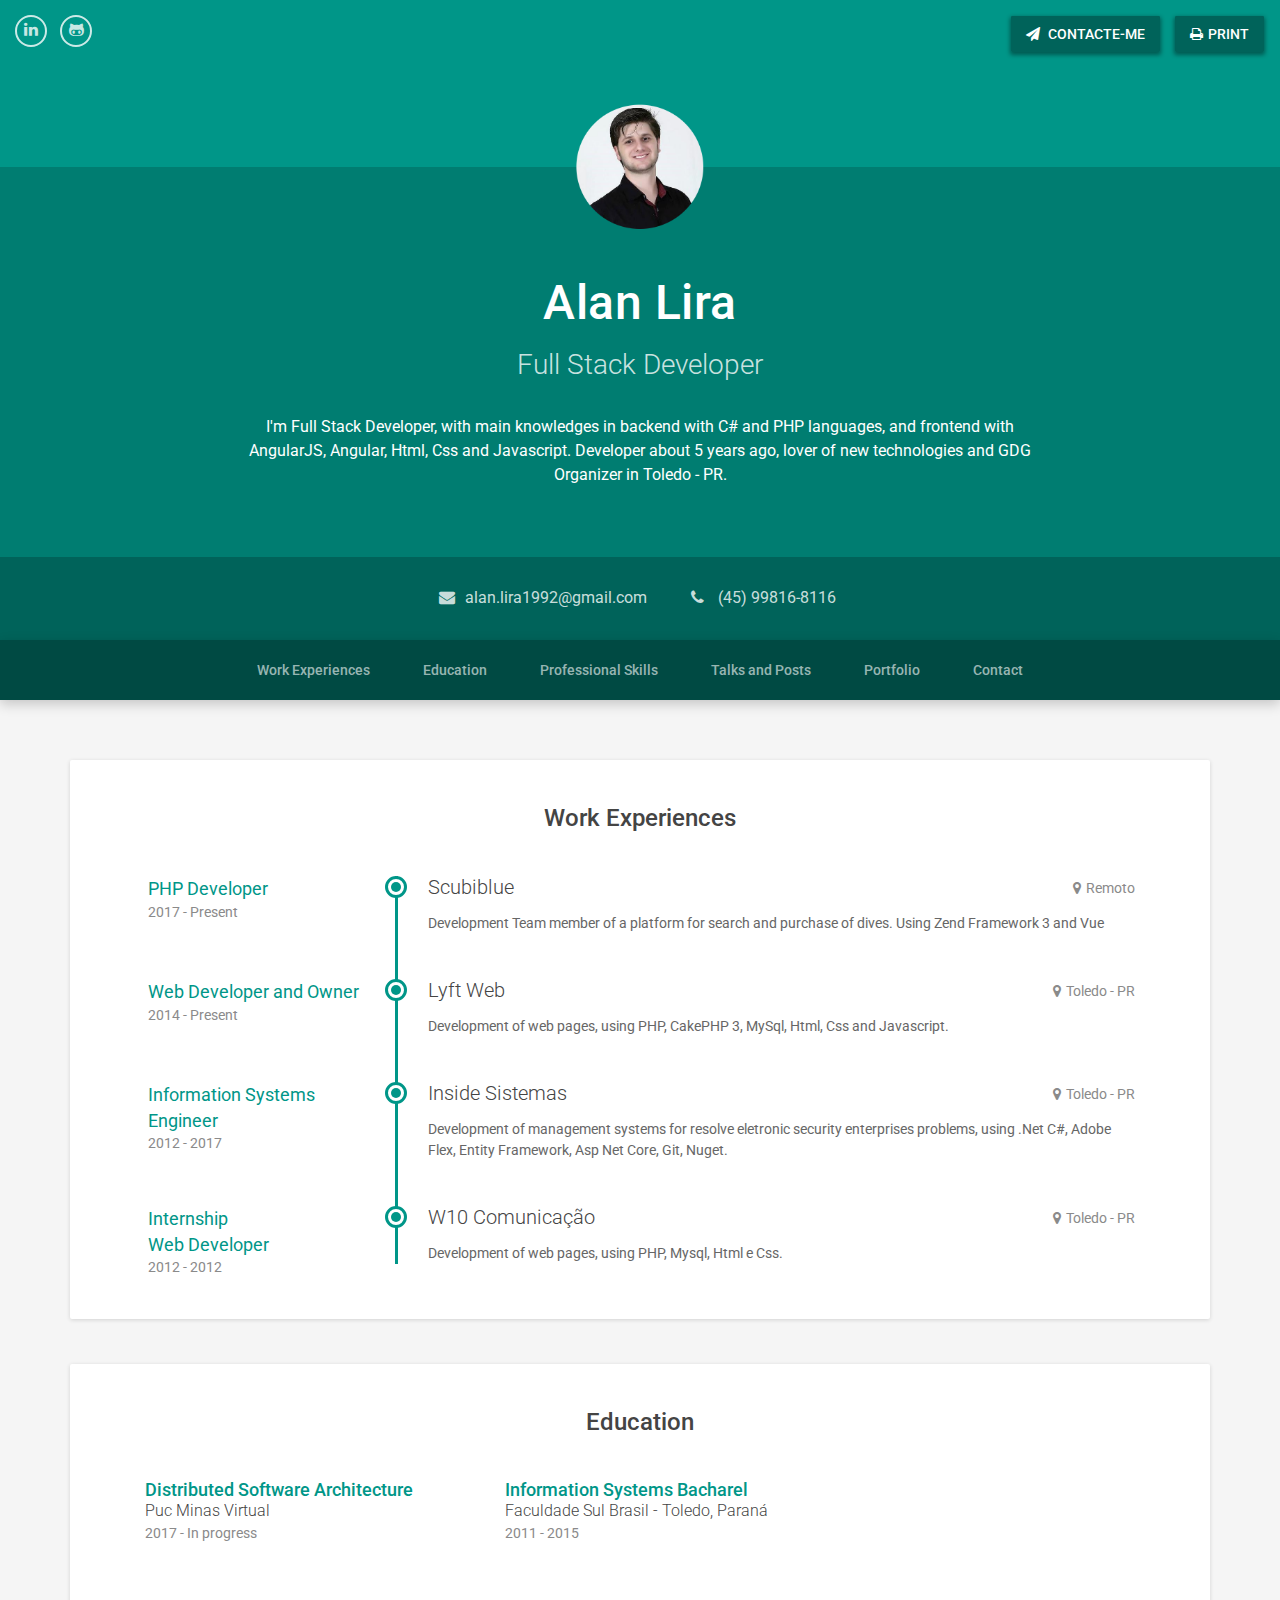
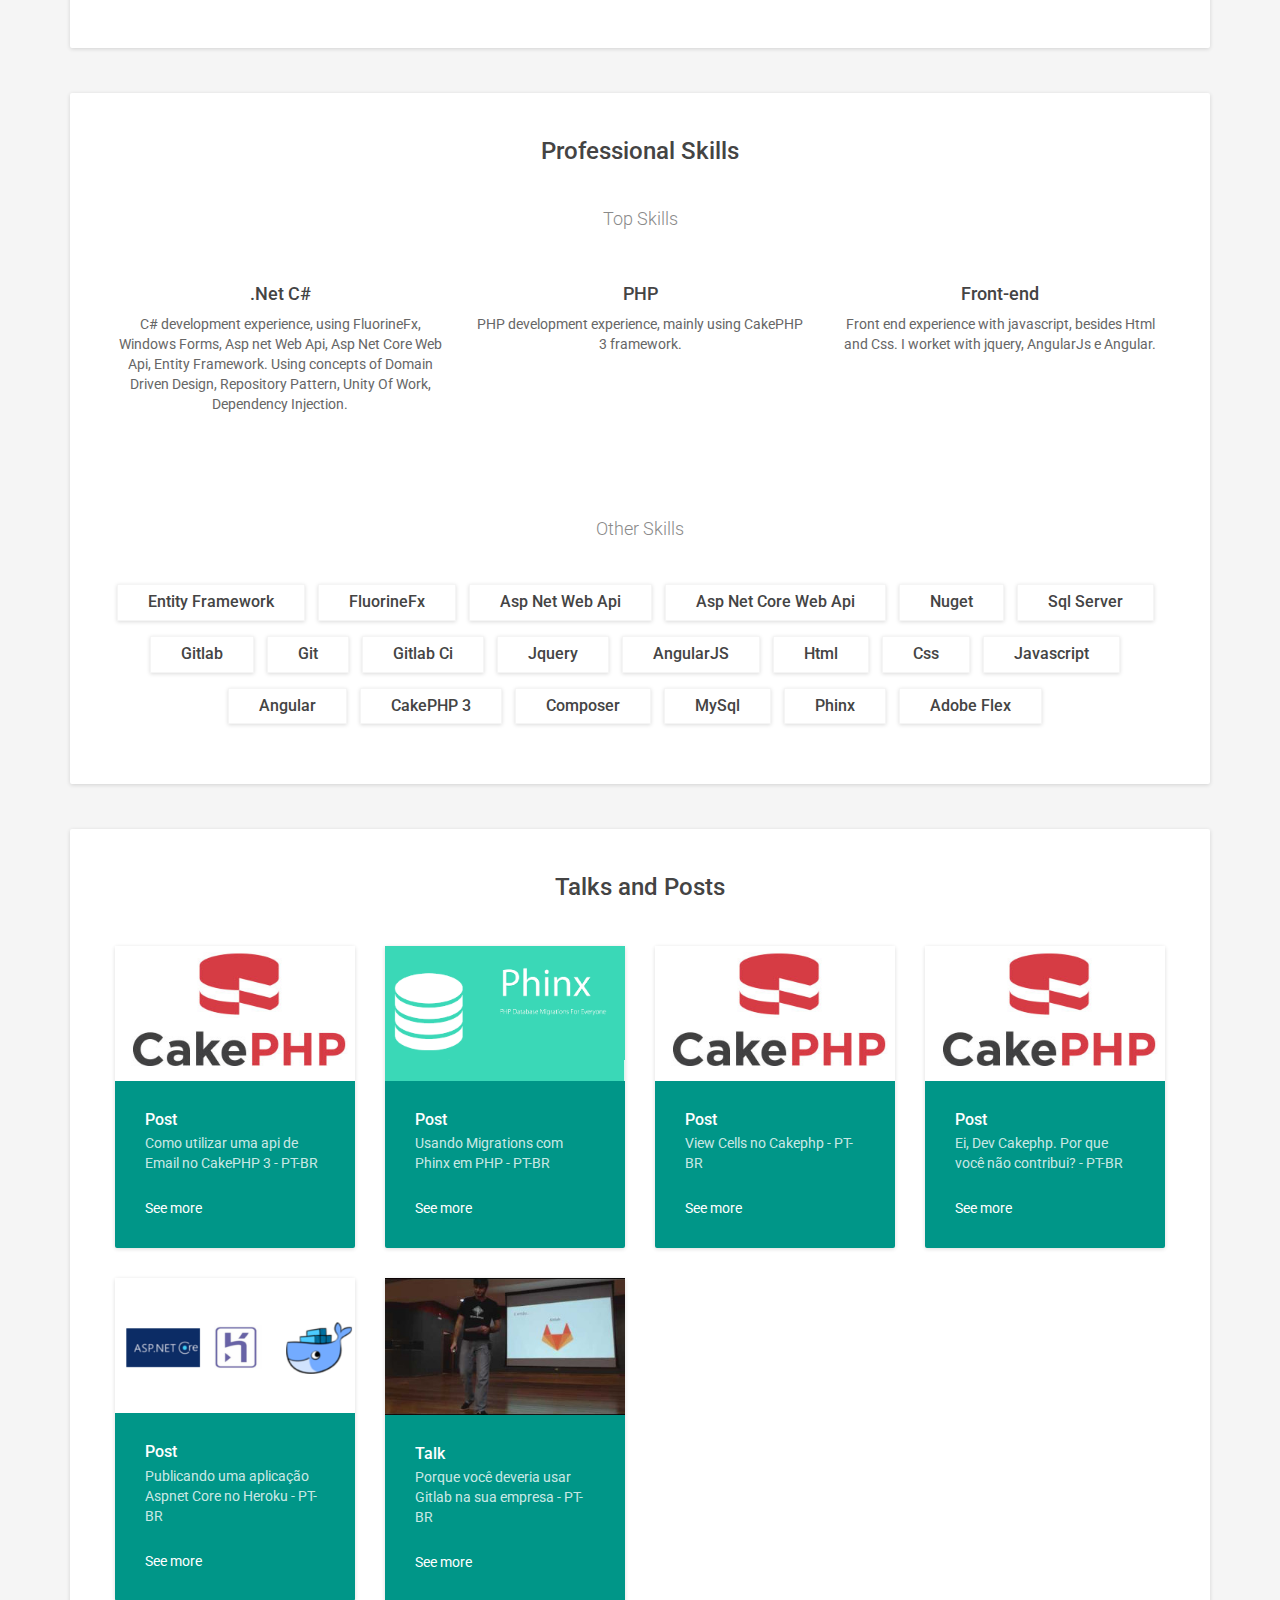
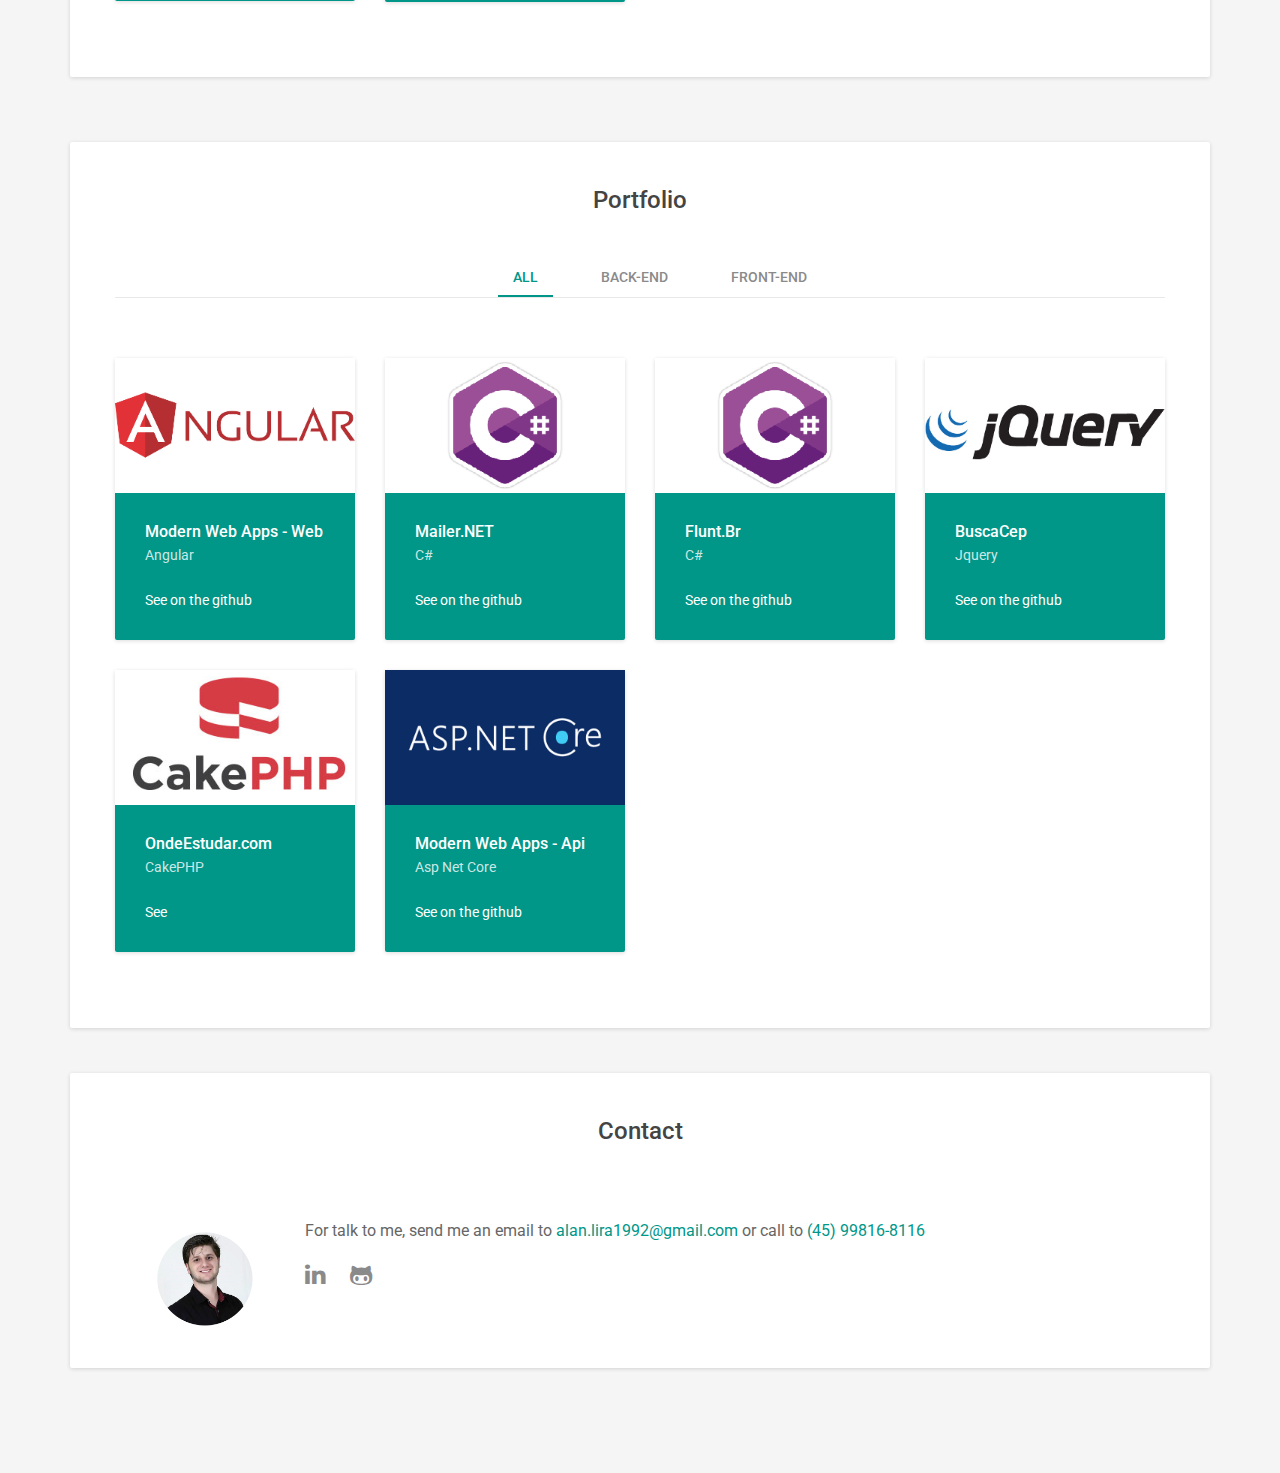
==== en-us/index.html @ 4b3468e9 "added en-us keywords" ====
<!DOCTYPE html>
<!--[if IE 8]> <html lang="en" class="ie8"> <![endif]-->  
<!--[if IE 9]> <html lang="en" class="ie9"> <![endif]-->  
<!--[if !IE]><!--> <html lang="en"> <!--<![endif]-->  
<head>
    <title>Alan Lira - Currículo</title>
    <!-- Meta -->
    <meta charset="utf-8">
    <meta http-equiv="X-UA-Compatible" content="IE=edge">
    <meta name="viewport" content="width=device-width, initial-scale=1.0">
    <meta name="description" content="Alan Lira - Full Stack Developer">
    <meta name="keywords" content="Alan, Alan Lira, Developer, PHP Developer, c# developer, Web Developer, Resume">
    <meta name="author" content="Alan Lira">    
    <link rel="shortcut icon" href="favicon.ico">  
    <link href='https://fonts.googleapis.com/css?family=Roboto:400,500,400italic,300italic,300,500italic,700,700italic,900,900italic' rel='stylesheet' type='text/css'>
    <!-- Global CSS -->
    <link rel="stylesheet" href="../plugins/bootstrap/css/bootstrap.min.css">   
    <!-- Plugins CSS -->
    <link rel="stylesheet" href="../plugins/font-awesome/css/font-awesome.css">
    
    <!-- Theme CSS -->  
    <link id="theme-style" rel="stylesheet" href="../css/style.css">
    <!-- HTML5 shim and Respond.js for IE8 support of HTML5 elements and media queries -->
    <!--[if lt IE 9]>
      <script src="https://oss.maxcdn.com/html5shiv/3.7.2/html5shiv.min.js"></script>
      <script src="https://oss.maxcdn.com/respond/1.4.2/respond.min.js"></script>
    <![endif]-->
</head> 

<body>
    
    <header class="header">
        <div class="top-bar container-fluid no-print">
            <div class="actions">
                <a class="btn hidden-xs" href="mailto:alan.lira1992@gmail.com"><i class="fa fa-paper-plane" aria-hidden="true"></i> CONTACTE-ME</a>
                <a class="btn" id="print-btn" href="#"><i class="fa fa-print" aria-hidden="true"></i>Print</a>
            </div><!--//actions-->
            <ul class="social list-inline">
                <li><a href="https://www.linkedin.com/in/alan-lira-56ba47ab" target="_blank"><i class="fa fa-linkedin" aria-hidden="true"></i></a></li>
                <li><a href="https://github.com/lira92" target="_blank"><i class="fa fa-github-alt" aria-hidden="true"></i></a></li>
            </ul><!--//social-->
        </div><!--//top-bar-->
        
        <div class="intro">
            <div class="container text-center">
                <img class="profile-image" src="../images/profile.png" alt="">
                <h1 class="name">Alan Lira</h1>
                <div class="title">Full Stack Developer</div>
                <div class="profile">
                    <p>I'm Full Stack Developer, with main knowledges in backend with C# and PHP languages, 
                        and frontend with AngularJS, Angular, Html, Css and Javascript. 
                        Developer about 5 years ago, lover of new technologies and GDG Organizer in Toledo - PR.</p>
                </div><!--//profile-->
            </div><!--//container-->
        </div><!--//intro-->
        
        <div class="contact-info">
            <div class="container text-center">
                <ul class="list-inline">
                    <li class="email"><i class="fa fa-envelope"></i><a class="print-only-content" href="mailto:alan.lira1992@gmail.com">alan.lira1992@gmail.com</a></li>
                    <li><i class="fa fa-phone"></i> <a class="print-only-content" href="tel: 45998168116">(45) 99816-8116</a></li>
                    <!--<li class="website"><i class="fa fa-globe"></i><a href="#" target="_blank">portfoliosite.com</a></li>-->
                </ul>
            </div><!--//container-->
        </div><!--//contact-info-->
        
        <div class="page-nav-space-holder hidden-xs no-print">
            <div id="page-nav-wrapper" class="page-nav-wrapper text-center">
                <div class="container">
                    <ul id="page-nav" class="nav page-nav list-inline">
                        <li><a class="scrollto" href="#experiences-section">Work Experiences</a></li>
                        <li><a class="scrollto" href="#education-section">Education</a></li>
                        <li><a class="scrollto" href="#skills-section">Professional Skills</a></li>
                        <li><a class="scrollto" href="#blog-section">Talks and Posts</a></li>
                        <li><a class="scrollto" href="#portfolio-section">Portfolio</a></li>
                        <li><a class="scrollto" href="#contact-section">Contact</a></li>
                    </ul><!--//page-nav-->
                </div>
            </div><!--//page-nav-wrapper-->
        </div>
        
    </header><!--//header-->

    <div class="wrapper container">
        <section id="experiences-section" class="experiences-section section">
            <h2 class="section-title">Work Experiences</h2>
            <div class="timeline">
		<div class="item">
                    <div class="work-place">
                        <h3 class="place">Scubiblue</h3>
                        <div class="location"><i class="fa fa-map-marker" aria-hidden="true"></i>Remoto</div>
                    </div>
                    <div class="job-meta">
                        <div class="title">PHP Developer</div>
                        <div class="time">2017 - Present</div>
                    </div><!--//job-meta-->
                    <div class="job-desc">
                        <p>Development Team member of a platform for search and purchase of dives. Using Zend Framework 3 and Vue</p> 
                    </div><!--//job-desc-->
                </div><!--//item-->
		    
                <div class="item">
                    <div class="work-place">
                        <h3 class="place">Lyft Web</h3>
                        <div class="location"><i class="fa fa-map-marker" aria-hidden="true"></i>Toledo - PR</div>
                    </div>
                    <div class="job-meta">
                        <div class="title">Web Developer and Owner</div>
                        <div class="time">2014 - Present</div>
                    </div><!--//job-meta-->
                    <div class="job-desc">
                        <p>Development of web pages, using PHP, CakePHP 3, MySql, Html, Css and Javascript.</p> 
                    </div><!--//job-desc-->
                </div><!--//item-->

                <div class="item">
                    <div class="work-place">
                        <h3 class="place">Inside Sistemas</h3>
                        <div class="location"><i class="fa fa-map-marker" aria-hidden="true"></i>Toledo - PR</div>
                    </div>
                    <div class="job-meta">
                        <div class="title">Information Systems <br/>Engineer</div>
                        <div class="time">2012 - 2017</div>
                    </div><!--//job-meta-->
                    <div class="job-desc">
                        <p>Development of management systems for resolve eletronic security enterprises problems, 
								using .Net C#, Adobe Flex, Entity Framework, Asp Net Core, Git, Nuget.</p> 
                    </div><!--//job-desc-->
                </div><!--//item-->

                <div class="item">
                    <div class="work-place">
                        <h3 class="place">W10 Comunicação</h3>
                        <div class="location"><i class="fa fa-map-marker" aria-hidden="true"></i>Toledo - PR</div>
                    </div>
                    <div class="job-meta">
                        <div class="title">Internship <br/> Web Developer</div>
                        <div class="time">2012 - 2012</div>
                    </div><!--//job-meta-->
                    <div class="job-desc">
                        <p>Development of web pages, using PHP, Mysql, Html e Css.</p> 
                    </div><!--//job-desc-->
                </div><!--//item-->
            </div><!--//timeline-->
            
        </section><!--//section-->

        <section id="education-section" class="education-section section">
            <h2 class="section-title">Education</h2>
            <div class="row">                
                <div class="item col-xs-12 col-sm-4 col-print-4">
                    <div class="item-inner">
                        <h3 class="degree">Distributed Software Architecture</h3>
                        <div class="education-body">
                            Puc Minas Virtual
                        </div><!--//education-body-->
                        <div class="time">2017 - In progress</div>
                        <!--<div class="desc">
                            Lorem ipsum dolor sit amet, consectetuer adipiscing elit. Aenean commodo ligula eget dolor. Aenean massa. Cum sociis natoque penatibus et magnis dis parturient 
                        </div>-->
                    </div><!--//item-inner-->
                </div><!--//item-->
                <div class="item col-xs-12 col-sm-4 col-print-4">
                    <div class="item-inner">
                        <h3 class="degree">Information Systems Bacharel</h3>
                        <div class="education-body">
                            Faculdade Sul Brasil - Toledo, Paraná
                        </div><!--//education-body-->
                        <div class="time">2011 - 2015</div>
                        <!--<div class="desc">
                            Lorem ipsum dolor sit amet, consectetuer adipiscing elit. Aenean commodo ligula eget dolor. Aenean massa. Cum sociis natoque penatibus et magnis dis parturient 
                        </div>-->
                    </div><!--//item-inner-->
                </div><!--//item-->
            </div><!--//row-->
        </section><!--//section-->
        
        
        <section id="skills-section" class="skills-section section text-center page-break">
            <h2 class="section-title">Professional Skills</h2>
            <div class="top-skills">
                <h3 class="subtitle">Top Skills</h3>
                <div class="row">
                    <div class="item col-xs-12 col-sm-4 col-print-4">
                        <div class="item-inner">
                            <!--<div class="chart-easy-pie text-center">
                                <div class="chart-theme-1 chart" data-percent="98"><span>98</span>%</div>
                            </div>-->
                            <h4 class="skill-name">.Net C#</h4>
                            <!--<div class="level">4 anos</div>-->
                            <div class="desc">
                                C# development experience, using FluorineFx, Windows Forms, Asp net Web Api, Asp Net Core Web Api, Entity Framework. 
								Using concepts of Domain Driven Design, Repository Pattern, Unity Of Work, Dependency Injection.
                            </div>
                        </div><!--//item-inner-->
                    </div><!--//item-->
                    <div class="item col-xs-12 col-sm-4 col-print-4">
                        <div class="item-inner">
                            <!--<div class="chart-easy-pie text-center">
                                <div class="chart-theme-1 chart" data-percent="90"><span>90</span>%</div>
                            </div>-->
                            <h4 class="skill-name">PHP</h4>
                            <!--<div class="level">Expert, 8 years</div>-->
                            <div class="desc">
                                PHP development experience, mainly using CakePHP 3 framework.
                            </div>
                        </div><!--//item-inner-->
                    </div><!--//item-->
                    <div class="item col-xs-12 col-sm-4 col-print-4">
                        <div class="item-inner">
                            <!--<div class="chart-easy-pie text-center">
                                <div class="chart-theme-1 chart" data-percent="85"><span>85</span>%</div>
                            </div>-->
                            <h4 class="skill-name">Front-end</h4>
                            <!--<div class="level">Advanced, 4 years</div>-->
                            <div class="desc">
                                Front end experience with javascript, besides Html and Css. I worket with jquery, AngularJs e Angular.
                            </div>
                        </div><!--//item-inner-->
                    </div><!--//item-->
                </div><!--//row-->
            </div><!--//top-skills-->
            
            <div class="other-skills">
                <h3 class="subtitle">Other Skills</h3>
                <div class="misc-skills">
                    <span class="skill-tag">Entity Framework</span>
                    <span class="skill-tag">FluorineFx</span>
                    <span class="skill-tag">Asp Net Web Api</span>
                    <span class="skill-tag">Asp Net Core Web Api</span>
                    <span class="skill-tag">Nuget</span>
                    <span class="skill-tag">Sql Server</span>
                    <br>
                    <span class="skill-tag">Gitlab</span>
                    <span class="skill-tag">Git</span>
                    <span class="skill-tag">Gitlab Ci</span>
                    <span class="skill-tag">Jquery</span>
                    <span class="skill-tag">AngularJS</span>
                    <span class="skill-tag">Html</span>
                    <span class="skill-tag">Css</span>
                    <span class="skill-tag">Javascript</span>
                    <br>
                    <span class="skill-tag">Angular</span>
                    <span class="skill-tag">CakePHP 3</span>
                    <span class="skill-tag">Composer</span>
                    <span class="skill-tag">MySql</span>
                    <span class="skill-tag">Phinx</span>
                    <span class="skill-tag">Adobe Flex</span>
                </div>
            </div><!--//other-skills-->
            
        </section><!--//skills-section-->
        
        <section id="blog-section" class="portfolio-section section">
            <h2 class="section-title">Talks and Posts</h2>
            <div class="items-wrapper row">
                <div class="item col-md-3 col-xs-6 col-print-4">
                    <div class="item-inner">
                        <figure class="figure">
                            <img class="img-responsive" src="../images/posts/cakephp.png" alt="" />
                        </figure>
                        <div class="content text-left">
                            <h3 class="sub-title"><a href="#">Post</a></h3>
                            <div class="meta">Como utilizar uma api de Email no CakePHP 3 - PT-BR</div>
                            <div class="action no-print">
                                <a href="#">
                                    See more
                                </a>
                            </div>
                        </div><!--//content-->    
                        <a class="link-mask" target="_blank" href="https://medium.com/@lira92/como-utilizar-uma-api-de-email-no-cake-php-3-7c60fd115f94"></a>              
                    </div><!--//item-inner-->
                </div><!--//item-->
                <div class="item col-md-3 col-xs-6 col-print-4">
                    <div class="item-inner">
                        <figure class="figure">
                            <img class="img-responsive" src="../images/posts/phinx.png" alt="" />
                        </figure>
                        <div class="content text-left">
                            <h3 class="sub-title"><a href="#">Post</a></h3>
                            <div class="meta">Usando Migrations com Phinx em PHP - PT-BR<br/></div>
                            <div class="action no-print">
                                <a href="#">
                                    See more
                                </a>
                            </div>
                        </div><!--//content-->    
                        <a class="link-mask" target="_blank" href="https://medium.com/@lira92/trabalhando-com-migrations-com-phinx-df0461e6182e"></a>              
                    </div><!--//item-inner-->
                </div><!--//item-->
                <div class="item col-md-3 col-xs-6 col-print-4">
                    <div class="item-inner">
                        <figure class="figure">
                            <img class="img-responsive" src="../images/posts/cakephp.png" alt="" />
                        </figure>
                        <div class="content text-left">
                            <h3 class="sub-title"><a href="#">Post</a></h3>
                            <div class="meta">View Cells no Cakephp - PT-BR<br class="no-print"/></div>
                            <div class="action no-print">
                                <a href="#">
                                    See more
                                </a>
                            </div>
                        </div><!--//content-->    
                        <a class="link-mask" target="_blank" href="https://medium.com/@lira92/view-cells-no-cakephp-d301a5a92a45"></a>              
                    </div><!--//item-inner-->
                </div><!--//item-->
                <div class="item col-md-3 col-xs-6 col-print-4">
                    <div class="item-inner">
                        <figure class="figure">
                            <img class="img-responsive" src="../images/posts/cakephp.png" alt="" />
                        </figure>
                        <div class="content text-left">
                            <h3 class="sub-title">
                                <a href="#">
                                    Post
                                </a>
                            </h3>
                            <div class="meta">Ei, Dev Cakephp. Por que você não contribui? - PT-BR<br/></div>
                            <div class="action no-print">
                                <a href="#">
                                    See more
                                </a>
                            </div>
                        </div><!--//content-->    
                        <a class="link-mask" target="_blank" href="http://www.cakephpbrasil.com.br/documentacao/2017/04/10/ei-dev-cakephp-por-que-voce-nao-contribui/"></a>              
                    </div><!--//item-inner-->
                </div><!--//item-->

                <div class="item col-md-3 col-xs-6 col-print-4">
                    <div class="item-inner">
                        <figure class="figure">
                            <img class="img-responsive" src="../images/posts/asp-net-heroku.png" alt="" />
                        </figure>
                        <div class="content text-left">
                            <h3 class="sub-title">
                                <a href="#">
                                    Post
                                </a>
                            </h3>
                            <div class="meta">Publicando uma aplicação Aspnet Core no Heroku - PT-BR</div>
                            <div class="action no-print">
                                <a href="#">
                                    See more
                                </a>
                            </div>
                        </div><!--//content-->    
                        <a class="link-mask" target="_blank" href="http://www.gdgtoledopr.org/aspnet/heroku/docker/dotnet/2017/06/01/publicando-uma-aplicacao-asp-net-core-no-heroku/"></a>              
                    </div><!--//item-inner-->
                </div><!--//item-->

                <div class="item col-md-3 col-xs-6 col-print-4">
                    <div class="item-inner">
                        <figure class="figure">
                            <img class="img-responsive" src="../images/posts/gitlab-palestra.jpg" alt="" />
                        </figure>
                        <div class="content text-left">
                            <h3 class="sub-title">
                                <a href="#">
                                    Talk
                                </a>
                            </h3>
                            <div class="meta">Porque você deveria usar Gitlab na sua empresa - PT-BR</div>
                            <div class="action no-print">
                                <a href="#">
                                    See more
                                </a>
                            </div>
                        </div><!--//content-->    
                        <a class="link-mask" target="_blank" href="https://www.youtube.com/watch?v=D3w7IYBYNvc"></a>              
                    </div><!--//item-inner-->
                </div><!--//item-->
                
            </div><!--//item-wrapper-->
            
        </section><!--//section-->
        <br class="page-break"/>
        <section id="portfolio-section" class="portfolio-section section">
            <h2 class="section-title">Portfolio</h2>
            <ul id="filters" class="filters clearfix no-print">
                <li class="type active" data-filter="*">All</li>
                <li class="type" data-filter=".backend">Back-end</li>
                <li class="type" data-filter=".frontend">Front-end</li>
            </ul><!--//filters-->
            <div class="items-wrapper isotope row">
                <div class="item frontend col-md-3 col-xs-6 col-print-3">
                    <div class="item-inner">
                        <figure class="figure">
                            <img class="img-responsive" src="../images/portfolio/angular.png" alt="" />
                        </figure>
                        <div class="content text-left">
                            <h3 class="sub-title"><a href="#">Modern Web Apps - Web</a></h3>
                            <div class="meta">Angular</div>
                            <div class="action no-print"><a href="#">See on the github</a></div>
                        </div><!--//content-->    
                        <a class="link-mask" target="_blank" href="https://github.com/lira92/ModernStore.App"></a>              
                    </div><!--//item-inner-->
                </div><!--//item-->
                <div class="item backend col-md-3 col-xs-6 col-print-3">
                    <div class="item-inner">
                        <figure class="figure">
                            <img class="img-responsive" src="../images/portfolio/csharp.png" alt="" />
                        </figure>
                        <div class="content text-left">
                            <h3 class="sub-title"><a href="#">Mailer.NET</a></h3>
                            <div class="meta">C#</div>
                            <div class="action no-print"><a href="#">See on the github</a></div>
                        </div><!--//content-->    
                        <a class="link-mask" target="_blank" href="https://github.com/Inside-Sistemas/mailer.net"></a>              
                    </div><!--//item-inner-->
                </div><!--//item-->
		    	<div class="item backend col-md-3 col-xs-6 col-print-3">
					<div class="item-inner">
						<figure class="figure">
							<img class="img-responsive" src="../images/portfolio/csharp.png" alt="" />
						</figure>
						<div class="content text-left">
							<h3 class="sub-title"><a href="#">Flunt.Br</a></h3>
							<div class="meta">C#</div>
							<div class="action no-print"><a href="#">See on the github</a></div>
						</div><!--//content-->    
						<a class="link-mask" target="_blank" href="https://github.com/lira92/flunt.br"></a>              
					</div><!--//item-inner-->
                </div><!--//item-->
                <div class="item frontend col-md-3 col-xs-6 col-print-3">
                    <div class="item-inner">
                        <figure class="figure">
                            <img class="img-responsive" src="../images/portfolio/jquery.jpg" alt="" />
                        </figure>
                        <div class="content text-left">
                            <h3 class="sub-title"><a href="#">BuscaCep</a></h3>
                            <div class="meta">Jquery</div>
                            <div class="action no-print"><a href="#">See on the github</a></div>
                        </div><!--//content-->    
                        <a class="link-mask" target="_blank" href="https://github.com/lira92/buscacep"></a>              
                    </div><!--//item-inner-->
                </div><!--//item-->
                <div class="item backend col-md-3 col-xs-6 col-print-3">
                    <div class="item-inner">
                        <figure class="figure">
                            <img class="img-responsive" src="../images/portfolio/cakephp.png" alt="" />
                        </figure>
                        <div class="content text-left">
                            <h3 class="sub-title"><a href="#">OndeEstudar.com</a></h3>
                            <div class="meta">CakePHP</div>
                            <div class="action no-print"><a href="#">See</a></div>
                        </div><!--//content-->    
                        <a class="link-mask" target="_blank" href="http://ondeestudar.com/"></a>              
                    </div><!--//item-inner-->
                </div><!--//item-->
                <div class="item backend col-md-3 col-xs-6 col-print-3">
                    <div class="item-inner">
                        <figure class="figure">
                            <img class="img-responsive" src="../images/portfolio/asp-net-core.png" alt="" />
                        </figure>
                        <div class="content text-left">
                            <h3 class="sub-title"><a href="#">Modern Web Apps - Api</a></h3>
                            <div class="meta">Asp Net Core</div>
                            <div class="action no-print"><a href="#">See on the github</a></div>
                        </div><!--//content-->    
                        <a class="link-mask" target="_blank" href="https://github.com/lira92/ModernStore.Api"></a>              
                    </div><!--//item-inner-->
                </div><!--//item-->
            </div><!--//item-wrapper-->
            
        </section><!--//section-->
        
        <section id="contact-section" class="contact-section section no-print">
            <h2 class="section-title">Contact</h2>
            <div class="intro">
                <img class="profile-image" src="../images/profile.png" alt="">
                <div class="dialog">
                    <p>For talk to me, send me an email to <a href="mailto:alan.lira1992@gmail.com">alan.lira1992@gmail.com</a> or call to <a href="tel:45998168116">(45) 99816-8116</a></p>
                    <ul class="social list-inline">
                        <li><a href="https://www.linkedin.com/in/alan-lira-56ba47ab"><i class="fa fa-linkedin" aria-hidden="true"></i></a></li>
                        <li><a href="https://github.com/lira92"><i class="fa fa-github-alt" aria-hidden="true"></i></a></li>
                    </ul><!--//social-->
                </div><!--//diaplog-->
            </div><!--//intro-->

        </section><!--//section-->
        <p style="margin-left:30px;" class="print">For see this resume online visit http://lira92.github.io</p>
    </div><!--//wrapper-->
    
    <!-- Javascript -->          
    <script type="text/javascript" src="../plugins/jquery-1.12.4.min.js"></script>
    <script type="text/javascript" src="../plugins/bootstrap/js/bootstrap.min.js"></script>  
    <script type="text/javascript" src="../plugins/back-to-top.js"></script>
    <script type="text/javascript" src="../plugins/jquery-scrollTo/jquery.scrollTo.min.js"></script> 
    <script type="text/javascript" src="../plugins/easy-pie-chart/dist/jquery.easypiechart.min.js"></script>
    <script type="text/javascript" src="../plugins/imagesloaded.pkgd.min.js"></script> 
    <script type="text/javascript" src="../plugins/isotope.pkgd.min.js"></script>  

    <!-- custom js -->
    <script type="text/javascript" src="../js/main.js"></script>
</body>
</html>
---- css/style.css ----
/*   
 * Template Name: Sphere - Responsive website template for CV/Resume/Portfolio
 * Version: 1.0
 * Author: Xiaoying Riley at 3rd Wave Media
 * Website: http://themes.3rdwavemedia.com/
 * Twitter: @3rdwave_themes
*/
/* ======= Base ======= */
body {
  font-family: 'Roboto', sans-serif;
  color: #666;
  background: #f5f5f5;
  font-size: 14px;
  -webkit-font-smoothing: antialiased;
  -moz-osx-font-smoothing: grayscale;
  color: #444;
  overflow-x: hidden;
}
h1,
h2,
h3,
h4,
h5,
h6 {
  font-weight: 500;
}
a {
  color: #009688;
  -webkit-transition: all 0.4s ease-in-out;
  -moz-transition: all 0.4s ease-in-out;
  -ms-transition: all 0.4s ease-in-out;
  -o-transition: all 0.4s ease-in-out;
}
a:hover {
  text-decoration: underline;
  color: #004a43;
}
a:focus {
  text-decoration: none;
}
p {
  line-height: 1.5;
}
.btn,
a.btn {
  background: #00635a;
  color: #fff;
  padding: 8px 15px;
  -webkit-border-radius: 2px;
  -moz-border-radius: 2px;
  -ms-border-radius: 2px;
  -o-border-radius: 2px;
  border-radius: 2px;
  -moz-background-clip: padding;
  -webkit-background-clip: padding-box;
  background-clip: padding-box;
  -webkit-box-shadow: 0 2px 4px 0 rgba(0, 0, 0, 0.4);
  -moz-box-shadow: 0 2px 4px 0 rgba(0, 0, 0, 0.4);
  box-shadow: 0 2px 4px 0 rgba(0, 0, 0, 0.4);
  text-transform: uppercase;
  font-weight: 500;
  font-size: 14px;
}
.btn:hover,
a.btn:hover {
  color: #fff;
  background: #007d71;
}
#topcontrol {
  -webkit-transition: all 0.4s ease-in-out;
  -moz-transition: all 0.4s ease-in-out;
  -ms-transition: all 0.4s ease-in-out;
  -o-transition: all 0.4s ease-in-out;
  background: #00635a;
  color: #fff;
  text-align: center;
  display: inline-block;
  z-index: 30;
  width: 36px;
  height: 36px;
  -webkit-border-radius: 50%;
  -moz-border-radius: 50%;
  -ms-border-radius: 50%;
  -o-border-radius: 50%;
  border-radius: 50%;
  -moz-background-clip: padding;
  -webkit-background-clip: padding-box;
  background-clip: padding-box;
  -webkit-box-shadow: 0 6px 10px 0 rgba(0, 0, 0, 0.3);
  -moz-box-shadow: 0 6px 10px 0 rgba(0, 0, 0, 0.3);
  box-shadow: 0 6px 10px 0 rgba(0, 0, 0, 0.3);
}
#topcontrol:hover {
  background: #004a43;
  color: #fff;
}
#topcontrol .fa {
  position: relative;
  top: 3px;
  font-size: 25px;
  font-weight: normal;
}
.header {
  background: #009688;
  color: #fff;
}
.header a {
  color: #fff;
}
.header .top-bar {
  position: relative;
  padding-top: 15px;
  padding-bottom: 120px;
}
.header .social {
  margin-bottom: 0;
}
.header .social a {
  color: rgba(255, 255, 255, 0.8);
  display: inline-block;
  text-align: center;
  width: 32px;
  height: 32px;
  -webkit-border-radius: 50%;
  -moz-border-radius: 50%;
  -ms-border-radius: 50%;
  -o-border-radius: 50%;
  border-radius: 50%;
  -moz-background-clip: padding;
  -webkit-background-clip: padding-box;
  background-clip: padding-box;
  padding-top: 2px;
  font-size: 16px;
  border: 2px solid rgba(255, 255, 255, 0.8);
}
.header .social a:hover {
  color: #fff;
  border-color: #fff;
}
.header .actions {
  position: absolute;
  right: 15px;
  top: 15px;
}
.header .actions .fa {
  margin-right: 5px;
}
.header .actions a {
  margin-right: 10px;
  color: #fff;
}
.header .actions a:last-child {
  margin-right: 0;
}
.header .profile-image {
  position: absolute;
  width: 160px;
  height: 160px;
  top: -80px;
  margin-left: -80px;
  left: 50%;
}
.header .name {
  font-size: 48px;
  margin-bottom: 15px;
  letter-spacing: 0.5px;
}
.header .title {
  font-size: 28px;
  font-weight: 300;
  color: rgba(255, 255, 255, 0.8);
  margin-bottom: 30px;
}
.header .intro {
  background: #007d71;
  padding-top: 90px;
  padding-bottom: 60px;
  position: relative;
  font-size: 16px;
}
.header .profile {
  max-width: 800px;
  margin: 0 auto;
}
.header .contact-info {
  background: #00635a;
  padding-top: 30px;
  padding-bottom: 30px;
  font-size: 16px;
}
.header .contact-info ul {
  margin-bottom: 0;
}
.header .contact-info li {
  margin-right: 30px;
  color: rgba(255, 255, 255, 0.8);
}
.header .contact-info li a {
  color: rgba(255, 255, 255, 0.8);
}
.header .contact-info li a:hover {
  color: #fff;
}
.header .contact-info li:last-child {
  margin-right: 0;
}
.header .contact-info li .fa {
  margin-right: 10px;
}
/* Page Nav */
.page-nav-space-holder {
  height: 60px;
  position: relative;
}
.page-nav-wrapper {
  background: #004a43;
  padding-top: 20px;
  padding-bottom: 20px;
  position: absolute;
  width: 100%;
  left: 0;
  -webkit-box-shadow: 0 4px 12px rgba(0, 0, 0, 0.2);
  -moz-box-shadow: 0 4px 12px rgba(0, 0, 0, 0.2);
  box-shadow: 0 4px 12px rgba(0, 0, 0, 0.2);
}
.page-nav-wrapper.fixed {
  position: fixed;
  top: 0;
  left: 0;
  width: 100%;
  z-index: 100;
  background: #009688;
}
.page-nav-wrapper a {
  color: rgba(255, 255, 255, 0.6);
  text-decoration: none;
  font-weight: 500;
}
.page-nav-wrapper .page-nav {
  margin: 0 auto;
  display: inline-block;
}
.page-nav-wrapper .page-nav li {
  margin-right: 30px;
  display: inline-block;
  background: none;
}
.page-nav-wrapper .page-nav li:hover,
.page-nav-wrapper .page-nav li:active {
  background: none;
}
.page-nav-wrapper .page-nav li.active a {
  color: #fff;
  background: none;
}
.page-nav-wrapper .page-nav li a {
  color: rgba(255, 255, 255, 0.6);
  padding: inherit;
}
.page-nav-wrapper .page-nav li a:hover {
  color: #fff;
}
.page-nav-wrapper .page-nav li a:hover,
.page-nav-wrapper .page-nav li a:active,
.page-nav-wrapper .page-nav li a:focus {
  background: none;
}
.page-nav-wrapper .page-nav li:last-child {
  margin-right: 0;
}
.wrapper {
  padding-top: 60px;
  padding-bottom: 60px;
}
.section {
  -webkit-box-shadow: 0 1px 4px 0 rgba(0, 0, 0, 0.14);
  -moz-box-shadow: 0 1px 4px 0 rgba(0, 0, 0, 0.14);
  box-shadow: 0 1px 4px 0 rgba(0, 0, 0, 0.14);
  padding: 45px;
  background: #fff;
  margin-bottom: 45px;
  -webkit-border-radius: 2px;
  -moz-border-radius: 2px;
  -ms-border-radius: 2px;
  -o-border-radius: 2px;
  border-radius: 2px;
  -moz-background-clip: padding;
  -webkit-background-clip: padding-box;
  background-clip: padding-box;
}
.section:last-child {
  margin-bottom: 0;
}
.section-title {
  margin-top: 0;
  margin-bottom: 45px;
  font-size: 24px;
  text-align: center;
}
.timeline {
  border-left: 3px solid #009688;
  border-bottom-right-radius: 2px;
  border-top-right-radius: 2px;
  position: relative;
  padding: 0 30px;
  margin-left: 280px;
}
.timeline .item {
  position: relative;
  margin-bottom: 45px;
}
.timeline .item:last-child {
  margin-bottom: 0;
}
.timeline .item:before {
  content: "";
  position: absolute;
  left: -43px;
  top: 0;
  display: inline-block;
  width: 22px;
  height: 22px;
  -webkit-border-radius: 50%;
  -moz-border-radius: 50%;
  -ms-border-radius: 50%;
  -o-border-radius: 50%;
  border-radius: 50%;
  -moz-background-clip: padding;
  -webkit-background-clip: padding-box;
  background-clip: padding-box;
  background: #fff;
  border: 3px solid #009688;
}
.timeline .item:after {
  content: "";
  position: absolute;
  left: -37px;
  top: 6px;
  display: inline-block;
  width: 10px;
  height: 10px;
  -webkit-border-radius: 50%;
  -moz-border-radius: 50%;
  -ms-border-radius: 50%;
  -o-border-radius: 50%;
  border-radius: 50%;
  -moz-background-clip: padding;
  -webkit-background-clip: padding-box;
  background-clip: padding-box;
  background: #009688;
  z-index: 10;
}
.timeline .work-place {
  position: relative;
}
.timeline .location {
  position: absolute;
  right: 0;
  top: 2px;
  color: #8a8a8a;
}
.timeline .location .fa {
  margin-right: 5px;
}
.timeline .place {
  margin-top: 0;
  margin-bottom: 15px;
  font-size: 20px;
  font-weight: 300;
}
.timeline .job-meta {
  position: absolute;
  left: -280px;
  top: 0;
}
.timeline .job-meta .title {
  font-size: 18px;
  color: #009688;
}
.timeline .job-meta .time {
  color: #8a8a8a;
}
.timeline .job-desc {
  color: #666;
}
.education-section .item {
  margin-bottom: 45px;
}
.education-section .item-inner {
  padding: 0 30px;
}
.education-section .degree {
  font-size: 18px;
  color: #009688;
  margin-top: 0;
  margin-bottom: 0px;
}
.education-section .education-body {
  font-weight: 500;
  margin-bottom: 0px;
  font-size: 16px;
  font-weight: 300;
}
.education-section .time {
  color: #8a8a8a;
  margin-bottom: 15px;
}
.education-section .desc {
  color: #666;
}
.skills-section .subtitle {
  font-size: 18px;
  color: #8a8a8a;
  margin-top: 0;
  margin-bottom: 45px;
  font-weight: 300;
}
.skills-section .top-skills {
  margin-bottom: 60px;
}
.skills-section .top-skills .item {
  margin-bottom: 45px;
}
.skills-section .level {
  color: #8a8a8a;
  margin-bottom: 15px;
}
.skills-section .desc {
  color: #666;
}
.skills-section .skill-tag {
  -webkit-box-shadow: 0 1px 4px 0 rgba(0, 0, 0, 0.14);
  -moz-box-shadow: 0 1px 4px 0 rgba(0, 0, 0, 0.14);
  box-shadow: 0 1px 4px 0 rgba(0, 0, 0, 0.14);
  padding: 6px 30px;
  display: inline-block;
  margin-right: 10px;
  border: 1px solid #f5f5f5;
  font-weight: 500;
  margin-bottom: 15px;
  font-size: 16px;
}
.chart-easy-pie {
  positon: relative;
}
.chart {
  width: 110px;
  height: 110px;
  vertical-align: middle;
  position: relative;
  margin: 0 auto;
  text-align: center;
  font-size: 20px;
  font-weight: 300;
  margin-bottom: 30px;
}
.chart span {
  line-height: 110px;
}
.chart canvas {
  position: absolute;
  left: 0;
  top: 0;
}
.testimonials-section .testimonials-carousel {
  max-width: 800px;
  margin: 0 auto;
}
.testimonials-section .item {
  padding-left: 60px;
  margin-bottom: 45px;
}
.testimonials-section .quote {
  border-left: none;
  padding: 0;
  font-size: 22px;
  color: #666;
  font-weight: 300;
  position: relative;
}
.testimonials-section .source .name {
  font-size: 16px;
}
.testimonials-section .source .position {
  color: #8a8a8a;
}
.testimonials-section .fa-quote-left {
  position: absolute;
  left: -60px;
  top: 0;
  width: 36px;
  height: 36px;
  display: inline-block;
  background: #009688;
  color: #fff;
  -webkit-border-radius: 50%;
  -moz-border-radius: 50%;
  -ms-border-radius: 50%;
  -o-border-radius: 50%;
  border-radius: 50%;
  -moz-background-clip: padding;
  -webkit-background-clip: padding-box;
  background-clip: padding-box;
  text-align: center;
  padding-top: 10px;
  font-size: 16px;
}
.testimonials-section .carousel-indicators {
  bottom: 0;
  margin-bottom: 0;
}
.testimonials-section .carousel-indicators li {
  background-color: #bdbdbd;
  border: none;
  width: 10px;
  height: 10px;
  margin: 0;
  margin-right: 5px;
}
.testimonials-section .carousel-indicators li.active {
  background-color: #009688;
  width: 10px;
  height: 10px;
  margin: 0;
  margin-right: 5px;
}
.portfolio-section .filters {
  list-style: none;
  margin: 0 auto;
  margin-bottom: 60px;
  text-align: center;
  border-bottom: 1px solid #e8e8e8;
}
.portfolio-section .filters .type {
  margin-right: 30px;
  list-style: none;
  display: inline-block;
  padding: 8px 15px;
  color: #8a8a8a;
  cursor: pointer;
  font-size: 14px;
  text-transform: uppercase;
  font-weight: 500;
}
.portfolio-section .filters .type:last-child {
  margin-right: 0;
}
.portfolio-section .filters .type.active {
  color: #009688;
  border-bottom: 2px solid #009688;
}
.portfolio-section .item {
  margin-bottom: 30px;
}
.portfolio-section .item-inner {
  background: #009688;
  color: #fff;
  -webkit-border-radius: 2px;
  -moz-border-radius: 2px;
  -ms-border-radius: 2px;
  -o-border-radius: 2px;
  border-radius: 2px;
  -moz-background-clip: padding;
  -webkit-background-clip: padding-box;
  background-clip: padding-box;
  position: relative;
  -webkit-box-shadow: 0 1px 4px 0 rgba(0, 0, 0, 0.14);
  -moz-box-shadow: 0 1px 4px 0 rgba(0, 0, 0, 0.14);
  box-shadow: 0 1px 4px 0 rgba(0, 0, 0, 0.14);
}
.portfolio-section .item-inner:hover {
  background: #00a091;
}
.portfolio-section .item-inner:hover img {
  -webkit-opacity: 0.9;
  -moz-opacity: 0.9;
  opacity: 0.9;
}
.portfolio-section .item-inner .content {
  padding: 30px;
  padding-bottom: 75px;
  position: relative;
}
.portfolio-section .item-inner .content a {
  color: #fff;
}
.portfolio-section .item-inner .content .sub-title {
  font-size: 16px;
  margin-top: 0;
  margin-bottom: 5px;
}
.portfolio-section .item-inner .content .meta {
  color: rgba(255, 255, 255, 0.8);
  font-size: 14px;
}
.portfolio-section .item-inner .content .action {
  position: absolute;
  bottom: 30px;
  left: 30px;
}
.portfolio-section .item-inner .link-mask {
  display: block;
  position: absolute;
  width: 100%;
  height: 100%;
  left: 0;
  top: 0;
}
.contact-section .intro {
  position: relative;
  padding: 30px;
  padding-left: 190px;
  font-size: 16px;
  color: #666;
}
.contact-section .intro .profile-image {
  width: 120px;
  height: 120px;
  position: absolute;
  left: 30px;
}
.contact-section .intro p {
  margin-bottom: 15px;
}
.contact-section .service-list {
  margin-left: 30px;
  margin-bottom: 15px;
}
.contact-section .service-list li {
  margin-bottom: 15px;
}
.contact-section .service-list .fa {
  color: #009688;
}
.contact-section .social {
  margin-bottom: 0;
}
.contact-section .social li {
  margin-right: 10px;
}
.contact-section .social li:last-child {
  margin-right: 0;
}
.contact-section .social a {
  display: inline-block;
  text-align: center;
  font-size: 24px;
  color: #8a8a8a;
}
.contact-section .social a:hover {
  color: #009688;
}
.footer .container {
  padding: 30px;
  color: #8a8a8a;
  letter-spacing: 0.5px;
}
.footer .container a {
  color: #8a8a8a;
}
/* Extra small devices (phones, less than 768px) */
@media (max-width: 767px) {
  .header .social {
    margin: 0 auto;
    text-align: center;
  }
  .header .actions {
    position: static;
    margin: 0 auto;
    margin-bottom: 30px;
    text-align: center;
  }
  .header .actions .btn {
    margin-bottom: 15px;
    font-size: 12px;
    display: inline-block;
    width: 100%;
  }
  .header .actions .btn:last-child {
    margin-bottom: 0;
  }
  .header .name {
    font-size: 36px;
  }
  .header .title {
    font-size: 22px;
  }
  .header .contact-info li {
    margin-right: 0;
    margin-bottom: 15px;
    font-size: 14px;
    width: 100%;
    display: inline-block;
  }
  .header .contact-info li:last-child {
    margin-bottom: 0;
  }
  .section {
    padding: 30px;
  }
  .section-title {
    font-size: 20px;
  }
  .timeline {
    margin-left: 0;
    padding-right: 0;
  }
  .timeline .place {
    margin-bottom: 5px;
  }
  .timeline .job-meta {
    position: static;
    margin-bottom: 15px;
  }
  .education-section .item {
    padding: 0;
  }
  .portfolio-section .filters .type {
    font-size: 12px;
    margin-right: 5px;
    padding: 8px 5px;
  }
  .portfolio-section .item-inner .content {
    padding: 15px;
  }
  .portfolio-section .item-inner .content .sub-title {
    font-size: 14px;
    max-width: 120px;
    overflow: hidden;
    text-overflow: ellipsis;
    white-space: nowrap;
  }
  .portfolio-section .item-inner .content .meta {
    margin-bottom: 30px;
    max-width: 120px;
    overflow: hidden;
    text-overflow: ellipsis;
    white-space: nowrap;
  }
  .portfolio-section .item-inner .content .action {
    position: static;
    font-size: 12px;
  }
  .contact-section .intro {
    padding: 0;
    text-align: center;
  }
  .contact-section .intro .profile-image {
    position: static;
    margin: 0 auto;
    margin-bottom: 30px;
    text-align: center;
  }
  .contact-section .service-list {
    margin-left: 0;
  }
  .contact-section .social {
    margin: 0 auto;
  }
}
/* Small devices (tablets, 768px and up) */
/* Medium devices (desktops, 992px and up) */
/* Large devices (large desktops, 1200px and up) */
/* X-Large devices (large desktops, 1400px and up) */
/* ======= Configure Style (Remove in production) ======= */
.config-trigger {
  position: absolute;
  top: 30px;
  left: -36px;
  width: 36px;
  height: 36px;
  background: #222;
  color: #fff;
  text-align: center;
  -webkit-border-top-right-radius: 0;
  -webkit-border-bottom-right-radius: 0;
  -webkit-border-bottom-left-radius: 4px;
  -webkit-border-top-left-radius: 4px;
  -moz-border-radius-topright: 0;
  -moz-border-radius-bottomright: 0;
  -moz-border-radius-bottomleft: 4px;
  -moz-border-radius-topleft: 4px;
  border-top-right-radius: 0;
  border-bottom-right-radius: 0;
  border-bottom-left-radius: 4px;
  border-top-left-radius: 4px;
  -moz-background-clip: padding;
  -webkit-background-clip: padding-box;
  background-clip: padding-box;
  text-decoration: none;
}
.config-trigger:hover {
  background: #000;
  text-decoration: none;
}
.config-trigger:hover .fa {
  color: #fff;
}
.config-trigger .fa {
  font-size: 22px;
  padding-top: 7px;
  display: block;
  color: rgba(255, 255, 255, 0.8);
}
.config-panel {
  position: absolute;
  top: 160px;
  right: -190px;
  z-index: 30;
  width: 190px;
}
.config-panel .panel-inner {
  position: relative;
  background: #222;
  color: #fff;
  padding: 15px;
  -webkit-border-top-right-radius: 0;
  -webkit-border-bottom-right-radius: 0;
  -webkit-border-bottom-left-radius: 4px;
  -webkit-border-top-left-radius: 4px;
  -moz-border-radius-topright: 0;
  -moz-border-radius-bottomright: 0;
  -moz-border-radius-bottomleft: 4px;
  -moz-border-radius-topleft: 4px;
  border-top-right-radius: 0;
  border-bottom-right-radius: 0;
  border-bottom-left-radius: 4px;
  border-top-left-radius: 4px;
  -moz-background-clip: padding;
  -webkit-background-clip: padding-box;
  background-clip: padding-box;
}
.config-panel .panel-title {
  font-weight: 600;
  margin-bottom: 15px;
  font-size: 14px;
  text-transform: uppercase;
}
.config-panel label {
  color: #fff;
}
.config-panel #color-options {
  margin-bottom: 0px;
}
.config-panel #color-options li a {
  display: block;
  width: 28px;
  height: 20px;
  border: 2px solid transparent;
  margin-bottom: 10px;
}
.config-panel #color-options li a:hover {
  -webkit-opacity: 0.9;
  -moz-opacity: 0.9;
  opacity: 0.9;
  border: 2px solid rgba(255, 255, 255, 0.8);
}
.config-panel #color-options li.active a {
  border: 2px solid #fff;
}
.config-panel #color-options li.theme-1 a {
  background: #00BCD4;
}
.config-panel #color-options li.theme-2 a {
  background-color: #03A9F4;
}
.config-panel #color-options li.theme-3 a {
  background-color: #009688;
}
.config-panel #color-options li.theme-4 a {
  background-color: #4CAF50;
}
.config-panel #color-options li.theme-5 a {
  background-color: #8BC34A;
}
.config-panel #color-options li.theme-6 a {
  background-color: #C0CA33;
}
.config-panel #color-options li.theme-7 a {
  background-color: #FFC107;
}
.config-panel #color-options li.theme-8 a {
  background-color: #FF9800;
}
.config-panel #color-options li.theme-9 a {
  background-color: #FF5722;
}
.config-panel #color-options li.theme-10 a {
  background-color: #795548;
}
.config-panel #color-options li.theme-11 a {
  background-color: #607D8B;
}
.config-panel #color-options li.theme-12 a {
  background-color: #673AB7;
}
.config-panel #color-options li.theme-13 a {
  background-color: #3F51B5;
}
.config-panel #color-options li.theme-14 a {
  background-color: #2196F3;
}
.config-panel #color-options li.theme-15 a {
  background-color: #9C27B0;
}
.config-panel #color-options li.theme-16 a {
  background-color: #E91E63;
}
.config-panel .close {
  position: absolute;
  right: 5px;
  top: 5px;
  color: #fff;
}
.config-panel .close .fa {
  color: #fff;
}

.no-print {
    display:block;
}

.print {
    display:none
}

@media print {
  * {
    background:transparent !important;
    color:#000 !important;
    text-shadow:none !important;
    filter:none !important;
    -ms-filter:none !important;
  }

  body {
    margin:0;
    padding:0;
    line-height: 1.4em;
  }

  .no-print {
      display:none;
  }

  .print {
      display:block
  }

  .intro {
      margin-top: 100px;
      padding-bottom: 0px !important;
  }

  a.print-only-content:link:after, a.print-only-content:visited:after {
      content: "";
  }

  /*.list-inline li {
      border: 1px solid #000;
  }*/

  .timeline {
      border: 0;
  }

  .timeline .item:before {
      border: 0;
  }

  .wrapper {
    padding-top: 0px;
    padding-bottom: 0px;
  }

  /*.wrapper.container, header, section, .intro, .container {
      border: 1px solid #000;
  }*/

  .col-print-1 {width:8%;  float:left;}
  .col-print-2 {width:16%; float:left;}
  .col-print-3 {width:25%; float:left;}
  .col-print-4 {width:33%; float:left;}
  .col-print-5 {width:42%; float:left;}
  .col-print-6 {width:50%; float:left;}
  .col-print-7 {width:58%; float:left;}
  .col-print-8 {width:66%; float:left;}
  .col-print-9 {width:75%; float:left;}
  .col-print-10{width:83%; float:left;}
  .col-print-11{width:92%; float:left;}
  .col-print-12{width:100%; float:left;}

  #education-section {
    padding-left:50px;
  }

  img {
    width: 100%;
  }

  .link-mask {
    display:none;
  }

  .portfolio-section .item-inner .content .meta {
    overflow: inherit;
    text-overflow: inherit;
    white-space: nowrap;
    max-width: 100%;
  }

  .content.text-left {
    height: 100px;
  }

  .portfolio-section .item-inner .link-mask {
    display: block;
    position: relative;
    width: auto;
    height: auto;
  }

  .link-mask {
    font-size: 10px;
  }

  #topcontrol {
    display:none;
  }

  .page-break { 
    page-break-before: always; 
  }

  section {
    margin-bottom: 0px !important;
  }
}
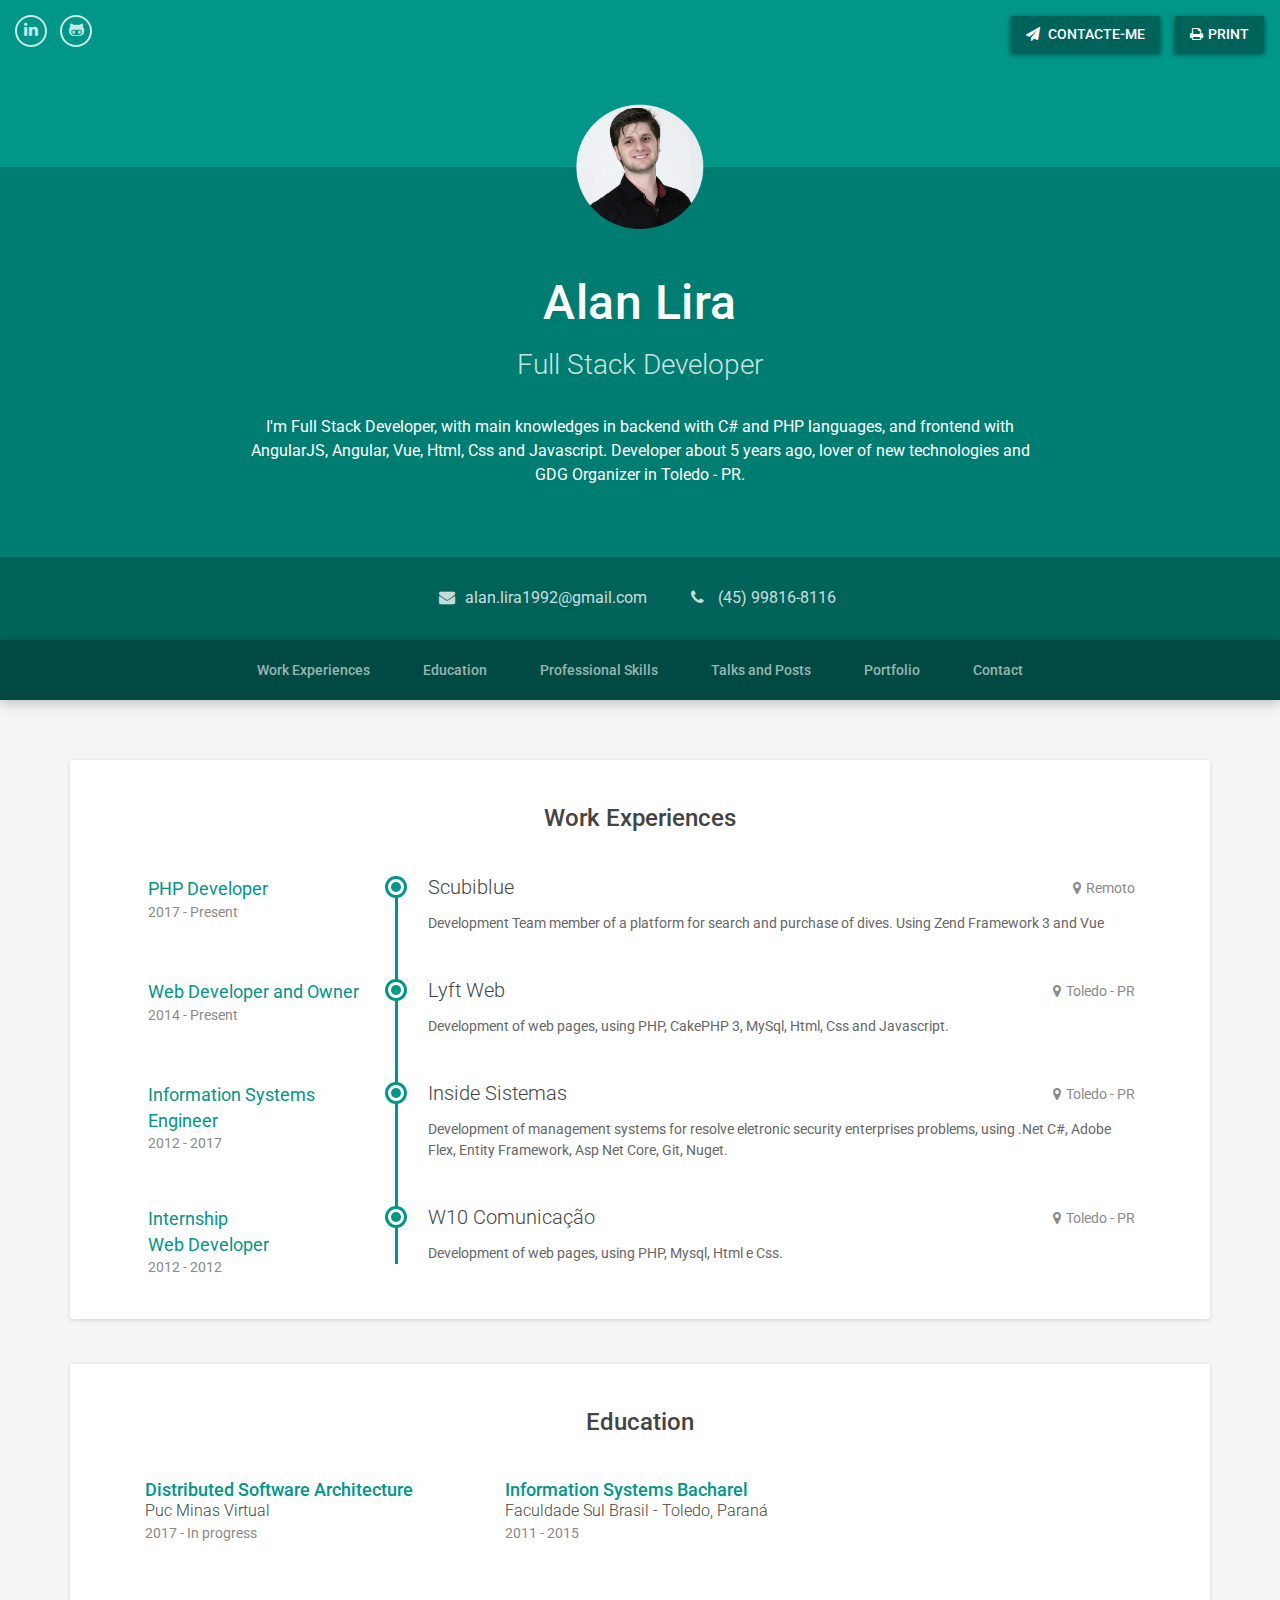
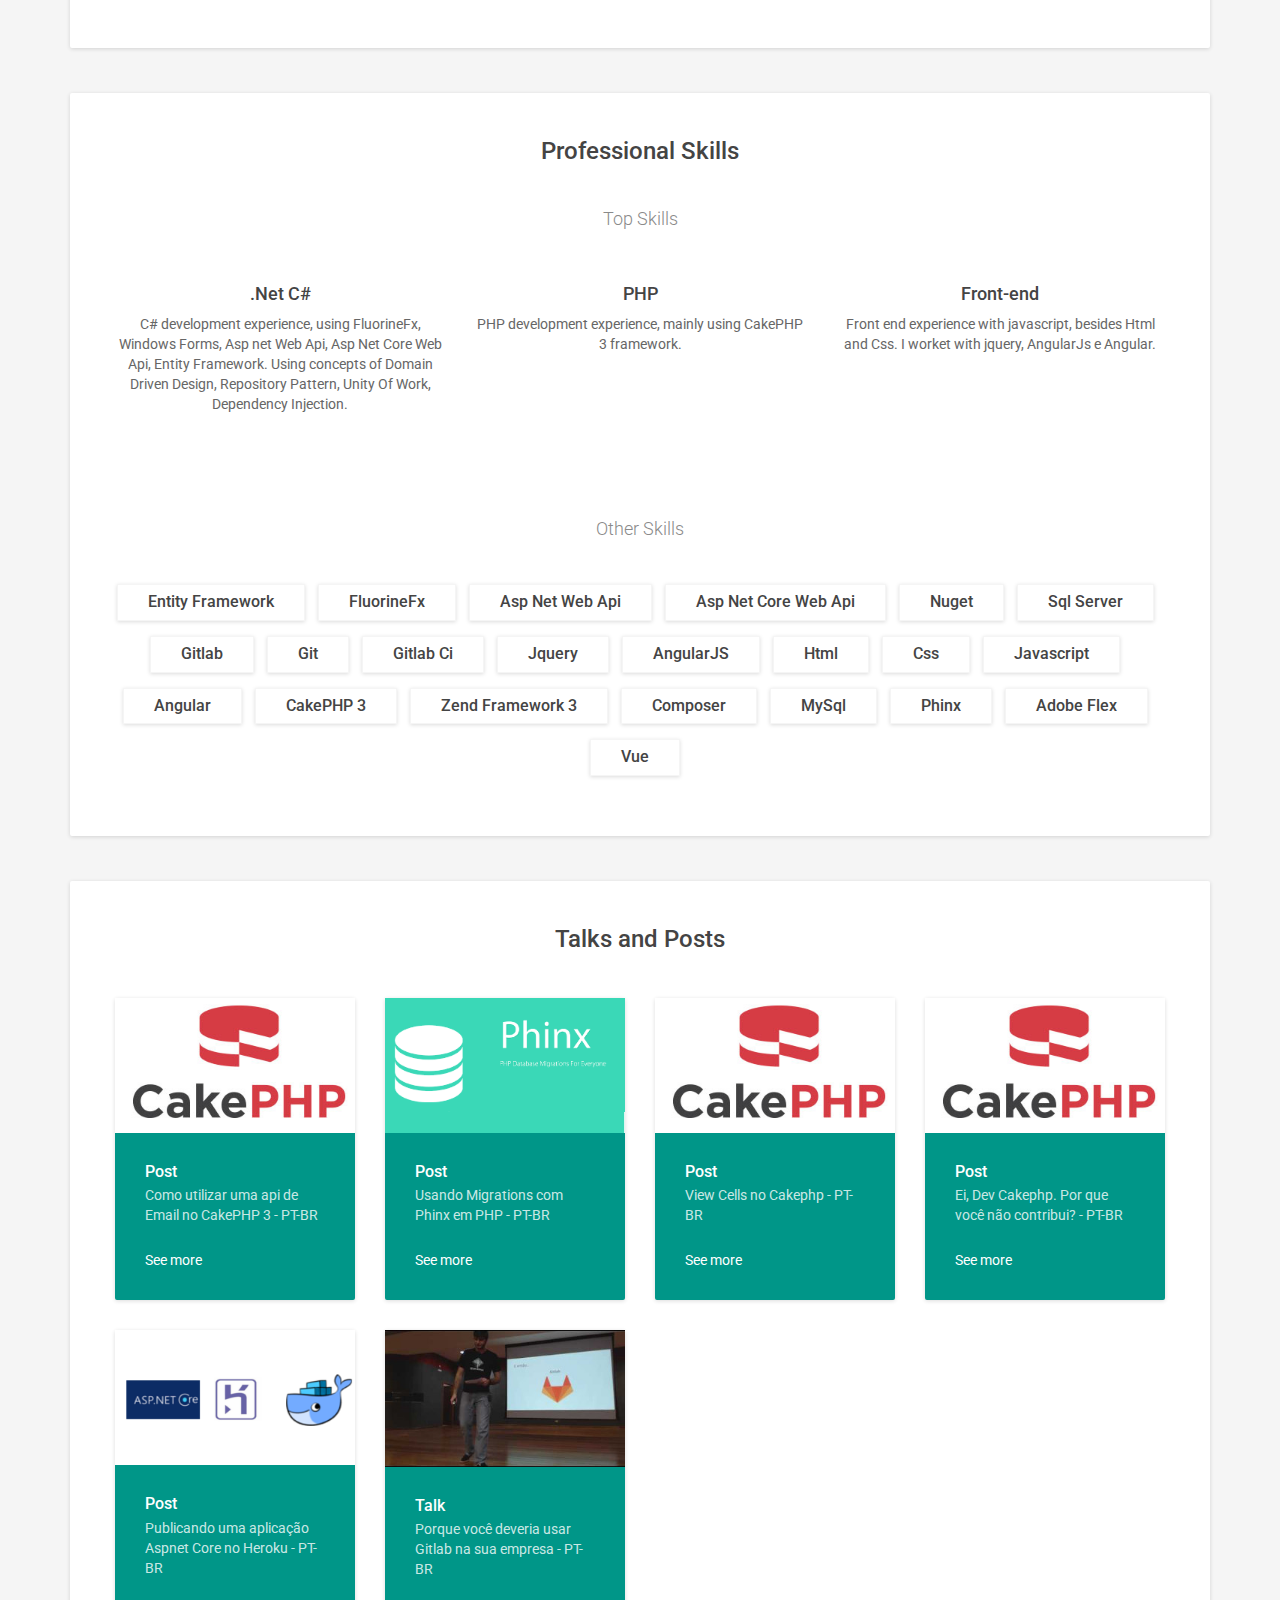
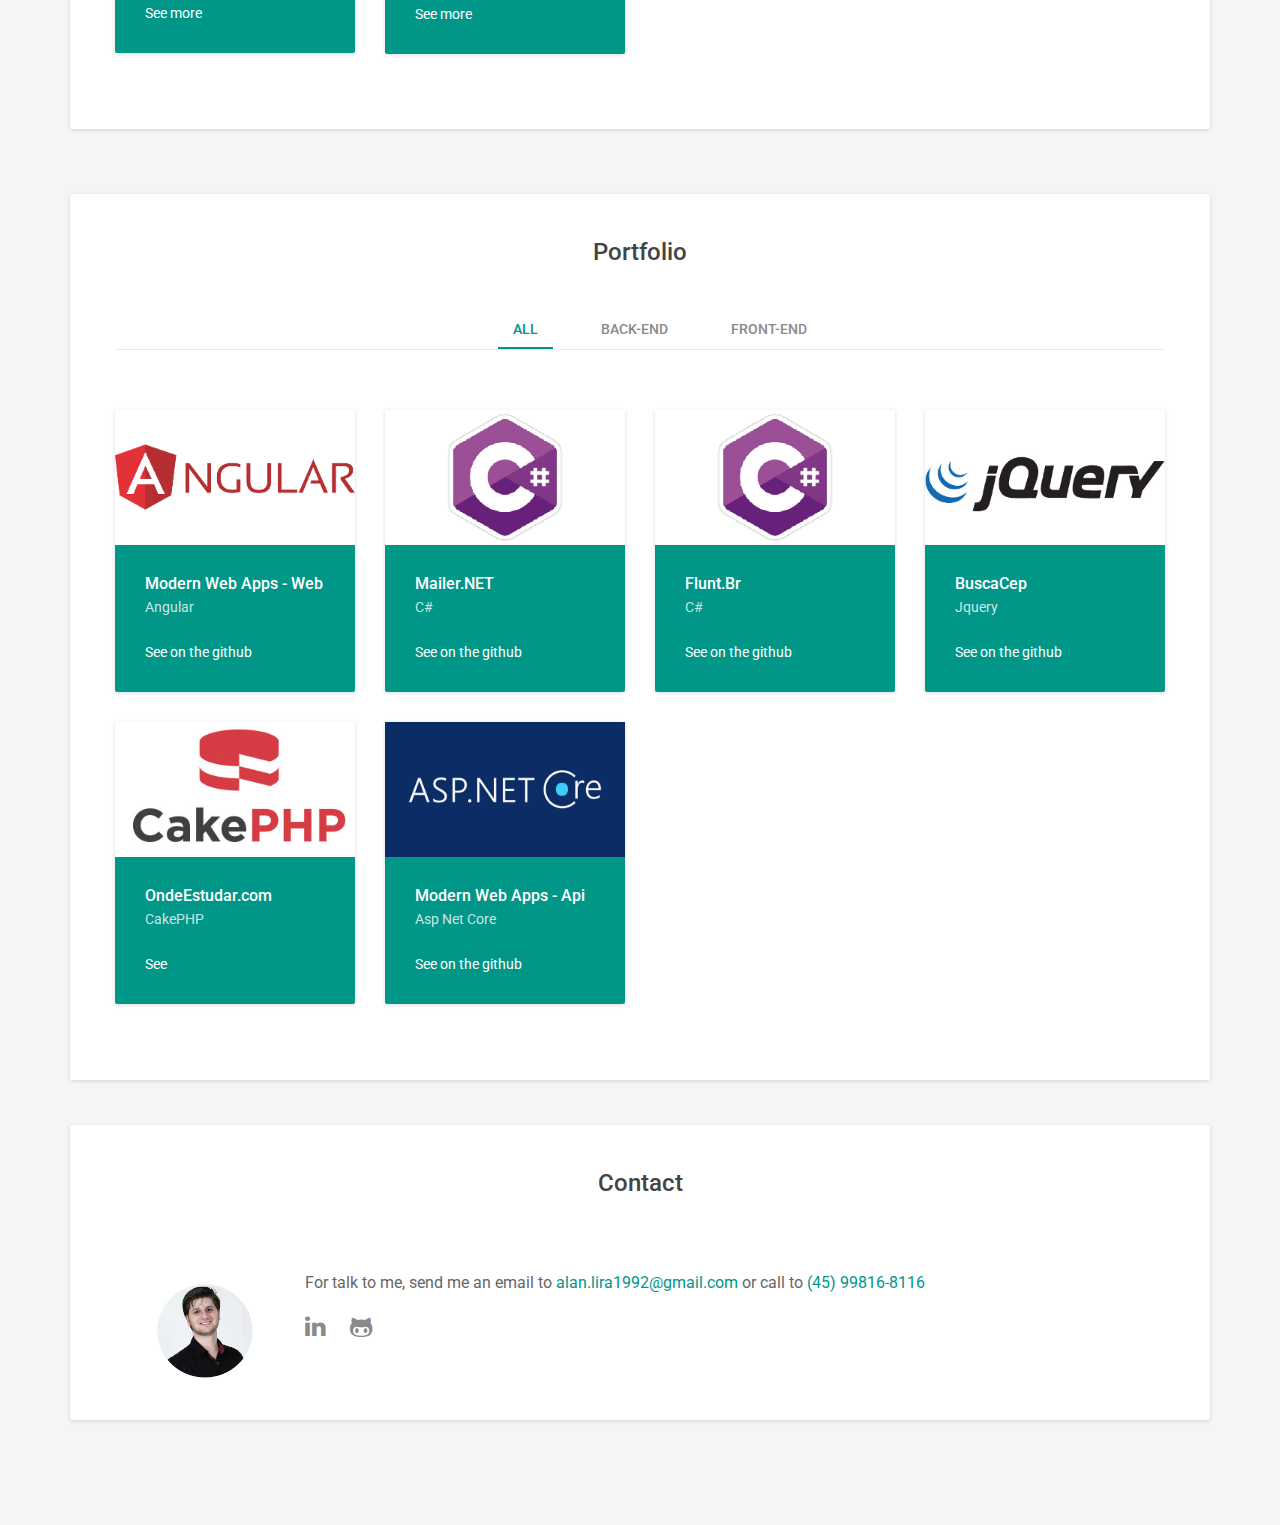
==== commit ed5bef0f: "Added Vue and Zend Framework to en-us" ====
--- a/en-us/index.html
+++ b/en-us/index.html
@@ -48,7 +48,7 @@
                 <div class="title">Full Stack Developer</div>
                 <div class="profile">
                     <p>I'm Full Stack Developer, with main knowledges in backend with C# and PHP languages, 
-                        and frontend with AngularJS, Angular, Html, Css and Javascript. 
+                        and frontend with AngularJS, Angular, Vue, Html, Css and Javascript. 
                         Developer about 5 years ago, lover of new technologies and GDG Organizer in Toledo - PR.</p>
                 </div><!--//profile-->
             </div><!--//container-->
@@ -242,10 +242,12 @@
                     <br>
                     <span class="skill-tag">Angular</span>
                     <span class="skill-tag">CakePHP 3</span>
+		    <span class="skill-tag">Zend Framework 3</span>
                     <span class="skill-tag">Composer</span>
                     <span class="skill-tag">MySql</span>
                     <span class="skill-tag">Phinx</span>
                     <span class="skill-tag">Adobe Flex</span>
+		    <span class="skill-tag">Vue</span>
                 </div>
             </div><!--//other-skills-->
             
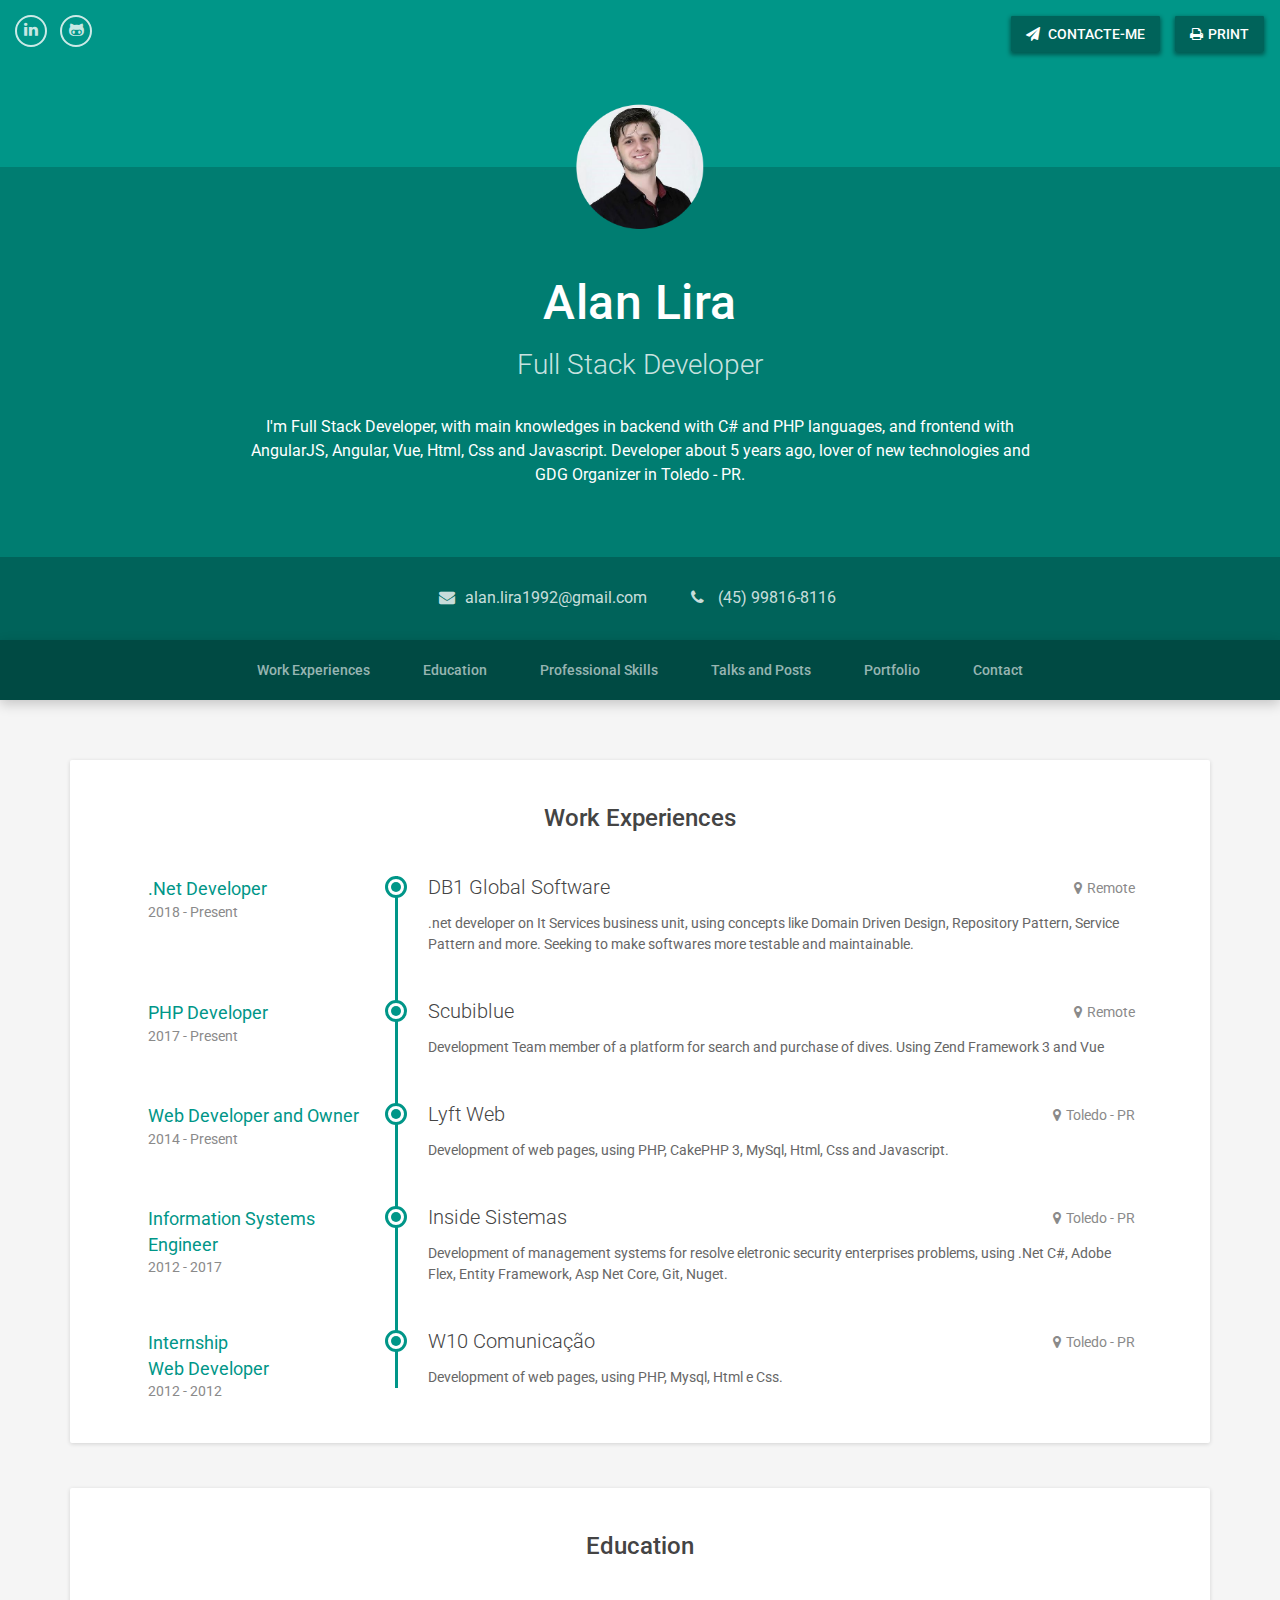
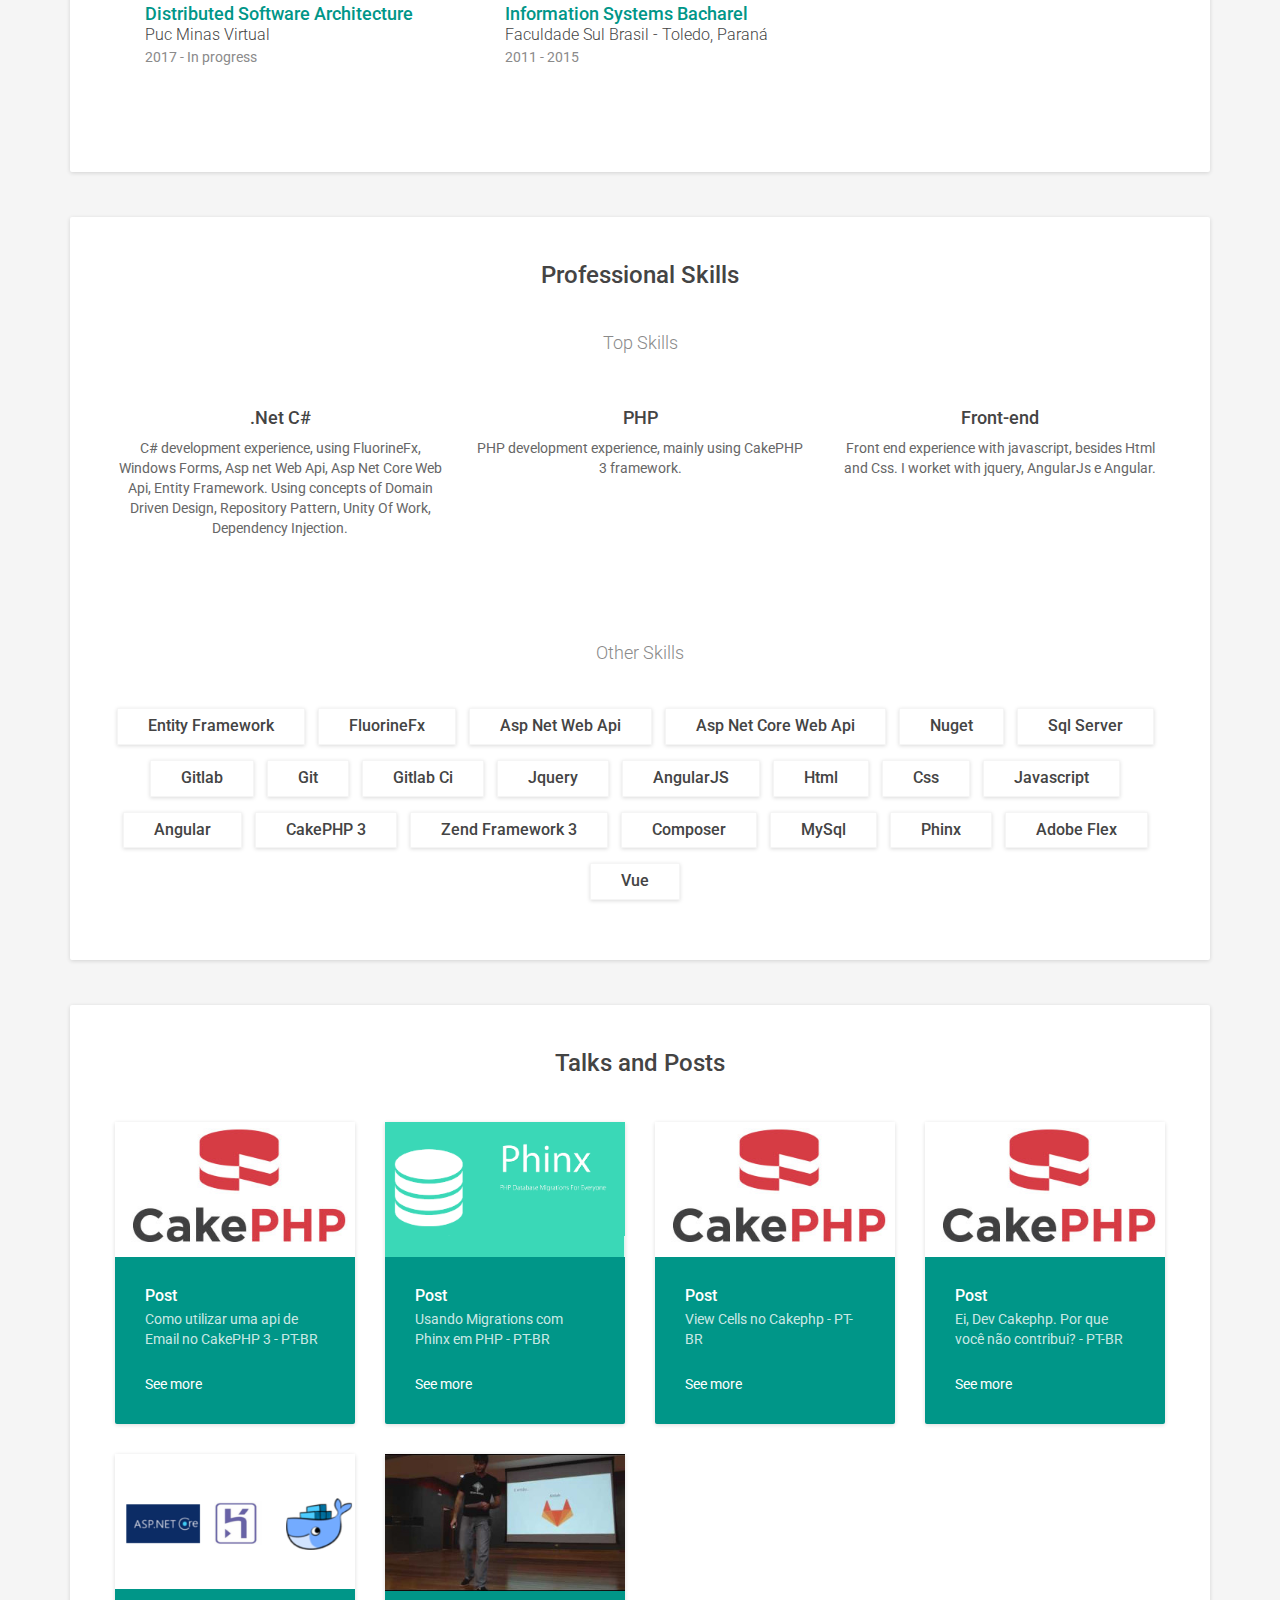
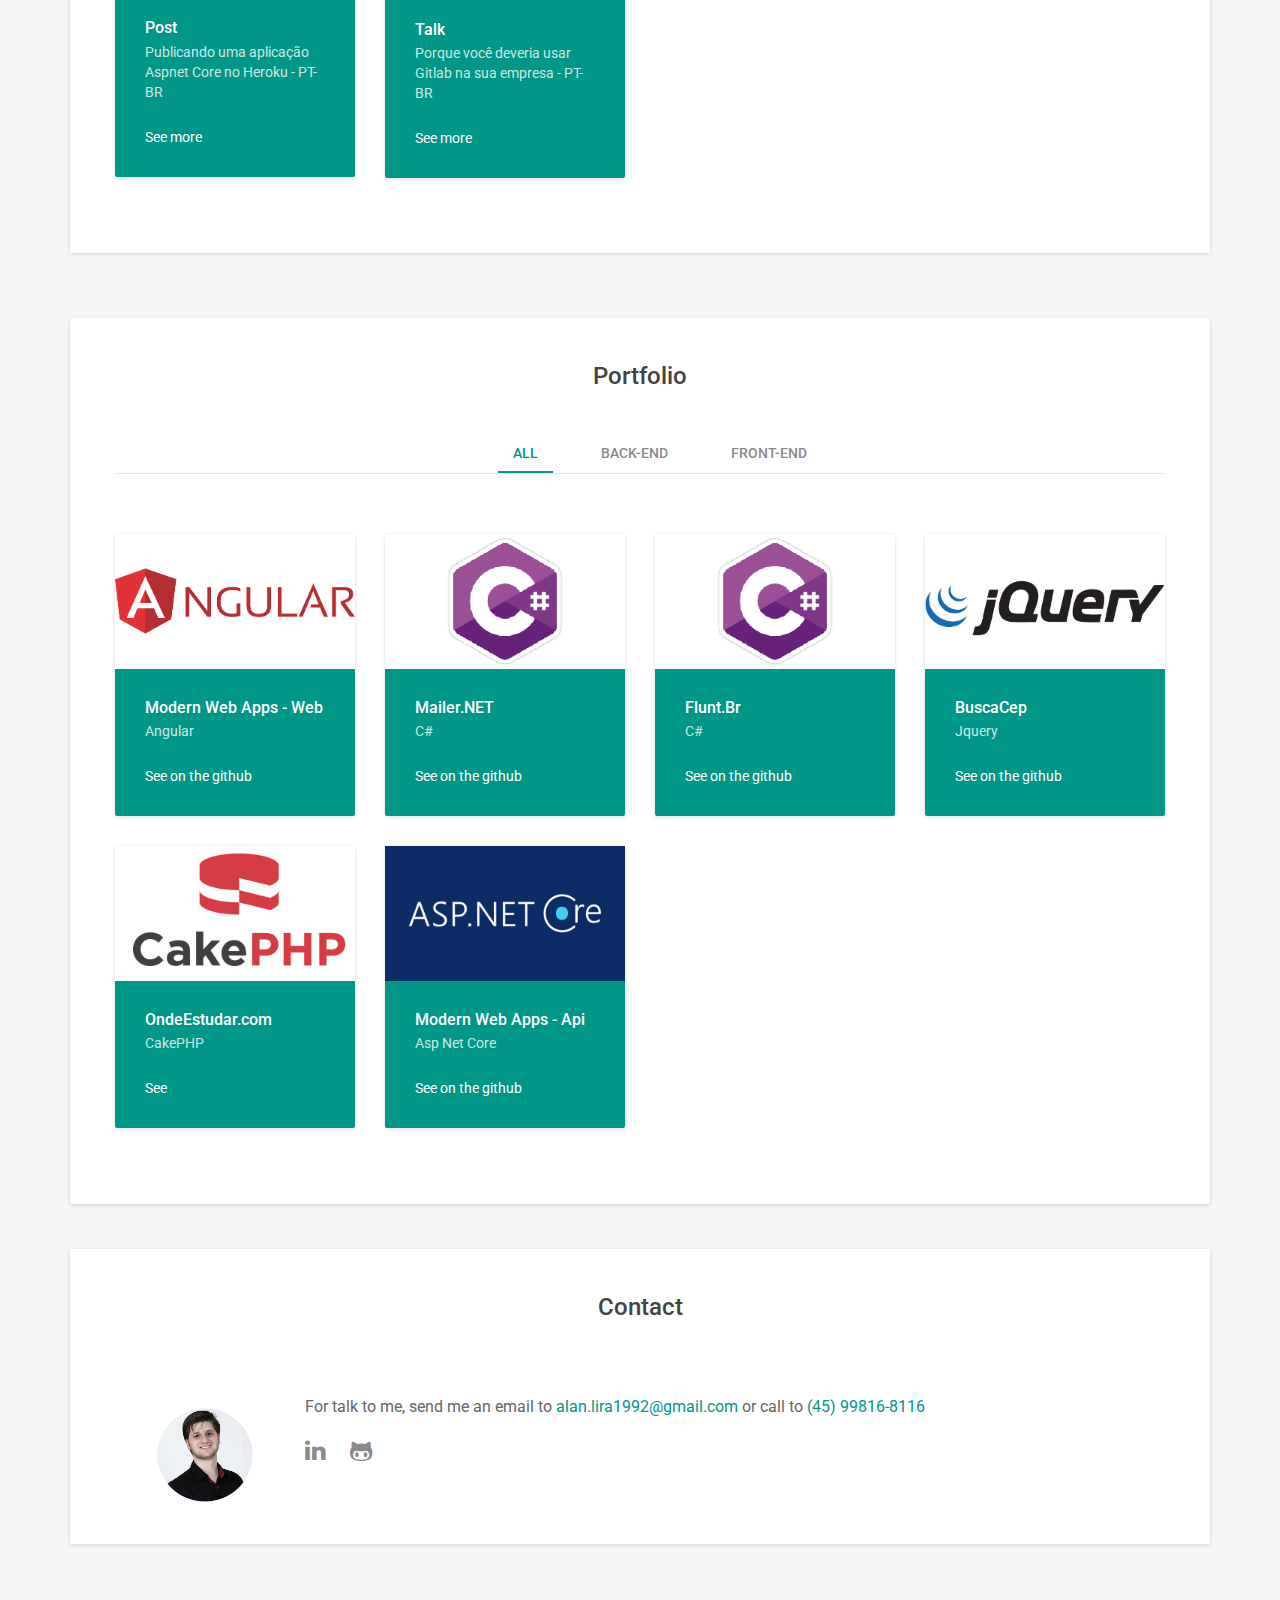
==== commit d3e897c2: "Update index in pt-br language" ====
--- a/en-us/index.html
+++ b/en-us/index.html
@@ -87,8 +87,22 @@
             <div class="timeline">
 		<div class="item">
                     <div class="work-place">
+                        <h3 class="place">DB1 Global Software</h3>
+                        <div class="location"><i class="fa fa-map-marker" aria-hidden="true"></i>Remote</div>
+                    </div>
+                    <div class="job-meta">
+                        <div class="title">.Net Developer</div>
+                        <div class="time">2018 - Present</div>
+                    </div><!--//job-meta-->
+                    <div class="job-desc">
+                        <p>.net developer on It Services business unit, using concepts like Domain Driven Design, Repository Pattern, Service Pattern and more. Seeking to make softwares more testable and maintainable.</p> 
+                    </div><!--//job-desc-->
+                </div><!--//item-->    
+		    
+		<div class="item">
+                    <div class="work-place">
                         <h3 class="place">Scubiblue</h3>
-                        <div class="location"><i class="fa fa-map-marker" aria-hidden="true"></i>Remoto</div>
+                        <div class="location"><i class="fa fa-map-marker" aria-hidden="true"></i>Remote</div>
                     </div>
                     <div class="job-meta">
                         <div class="title">PHP Developer</div>
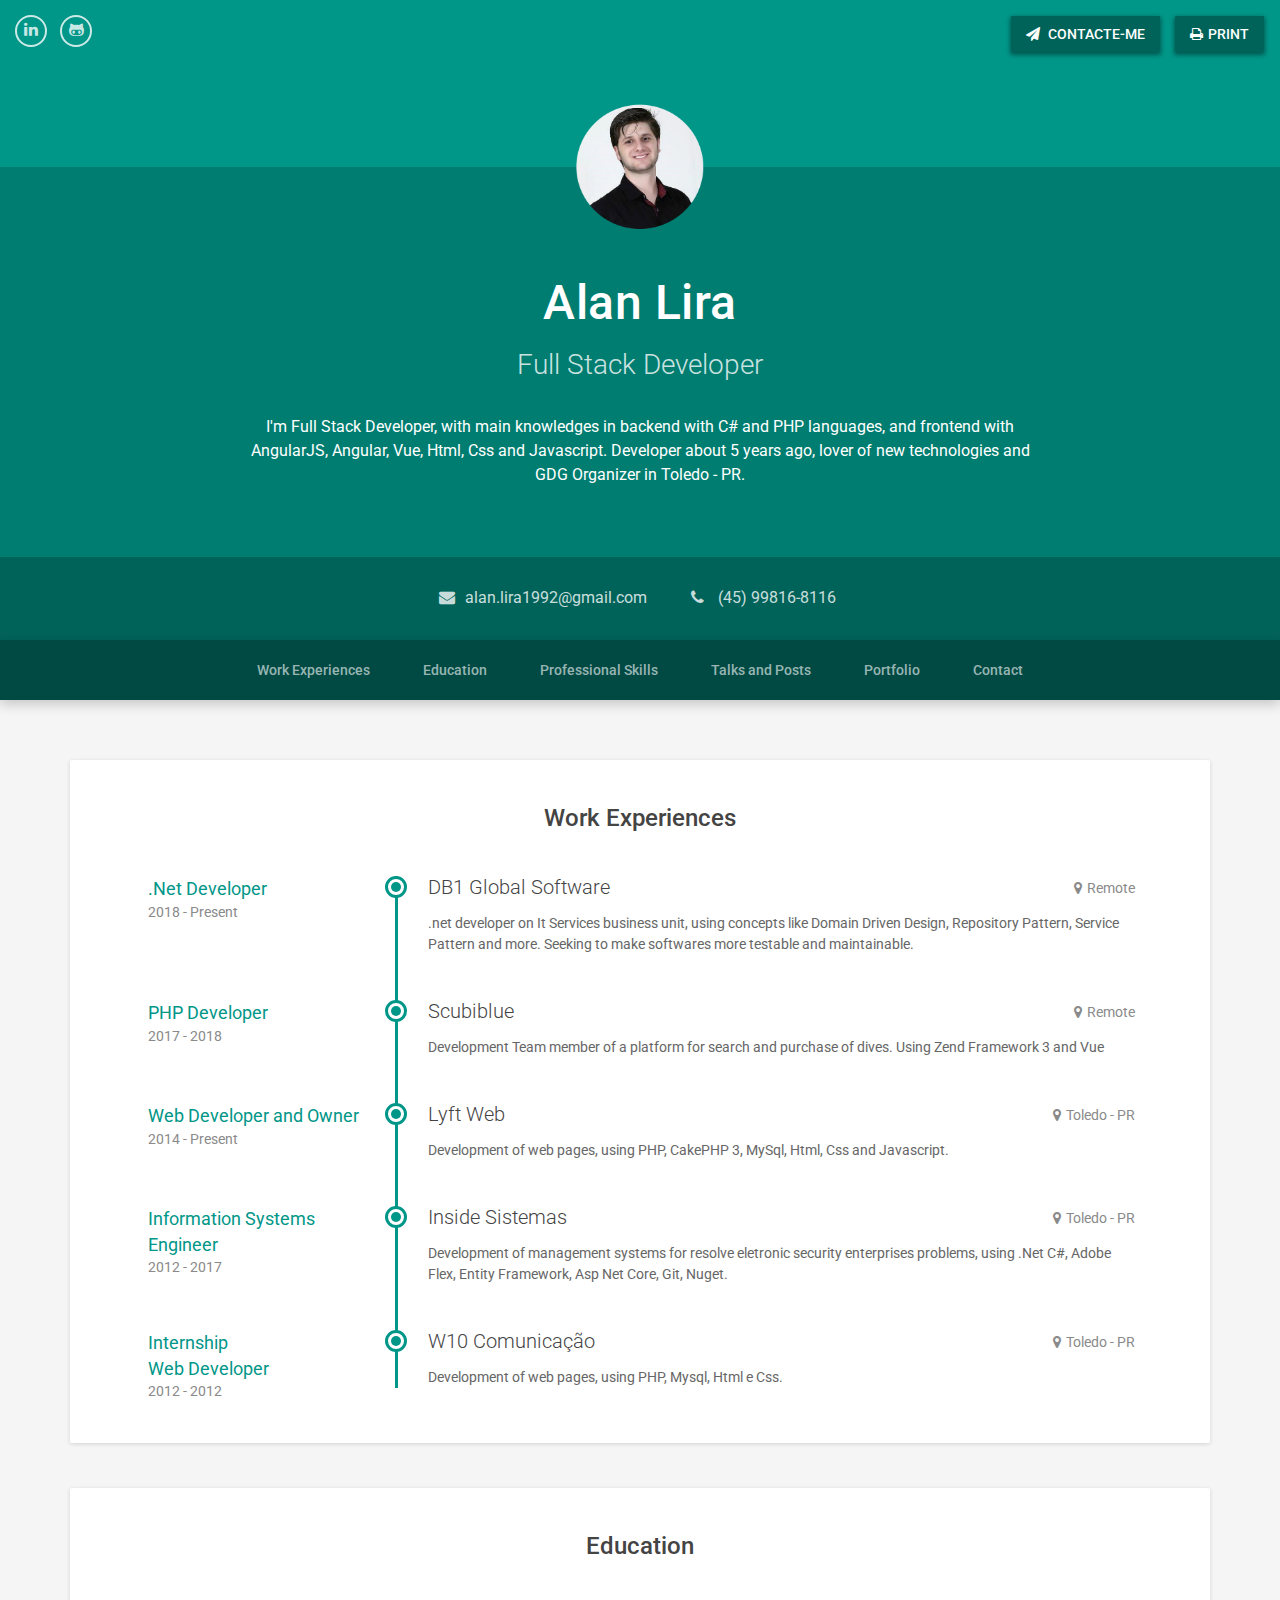
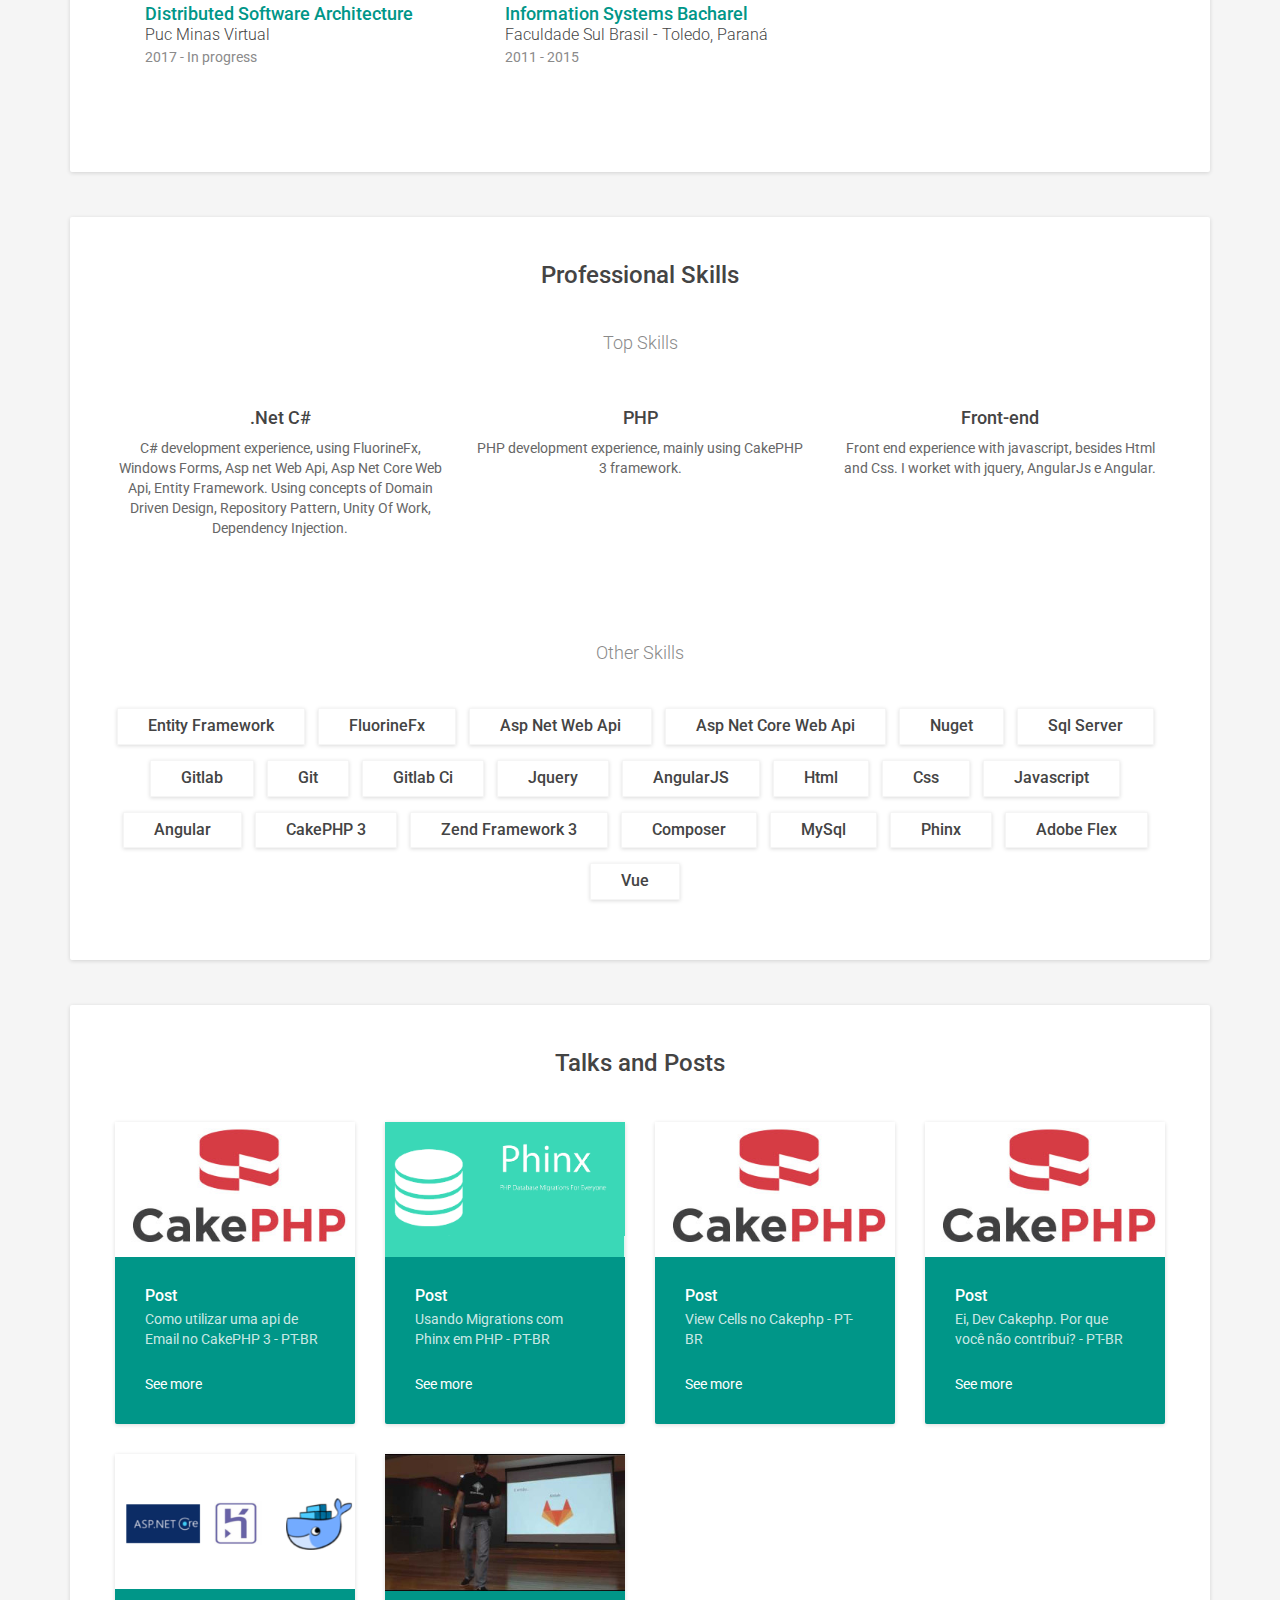
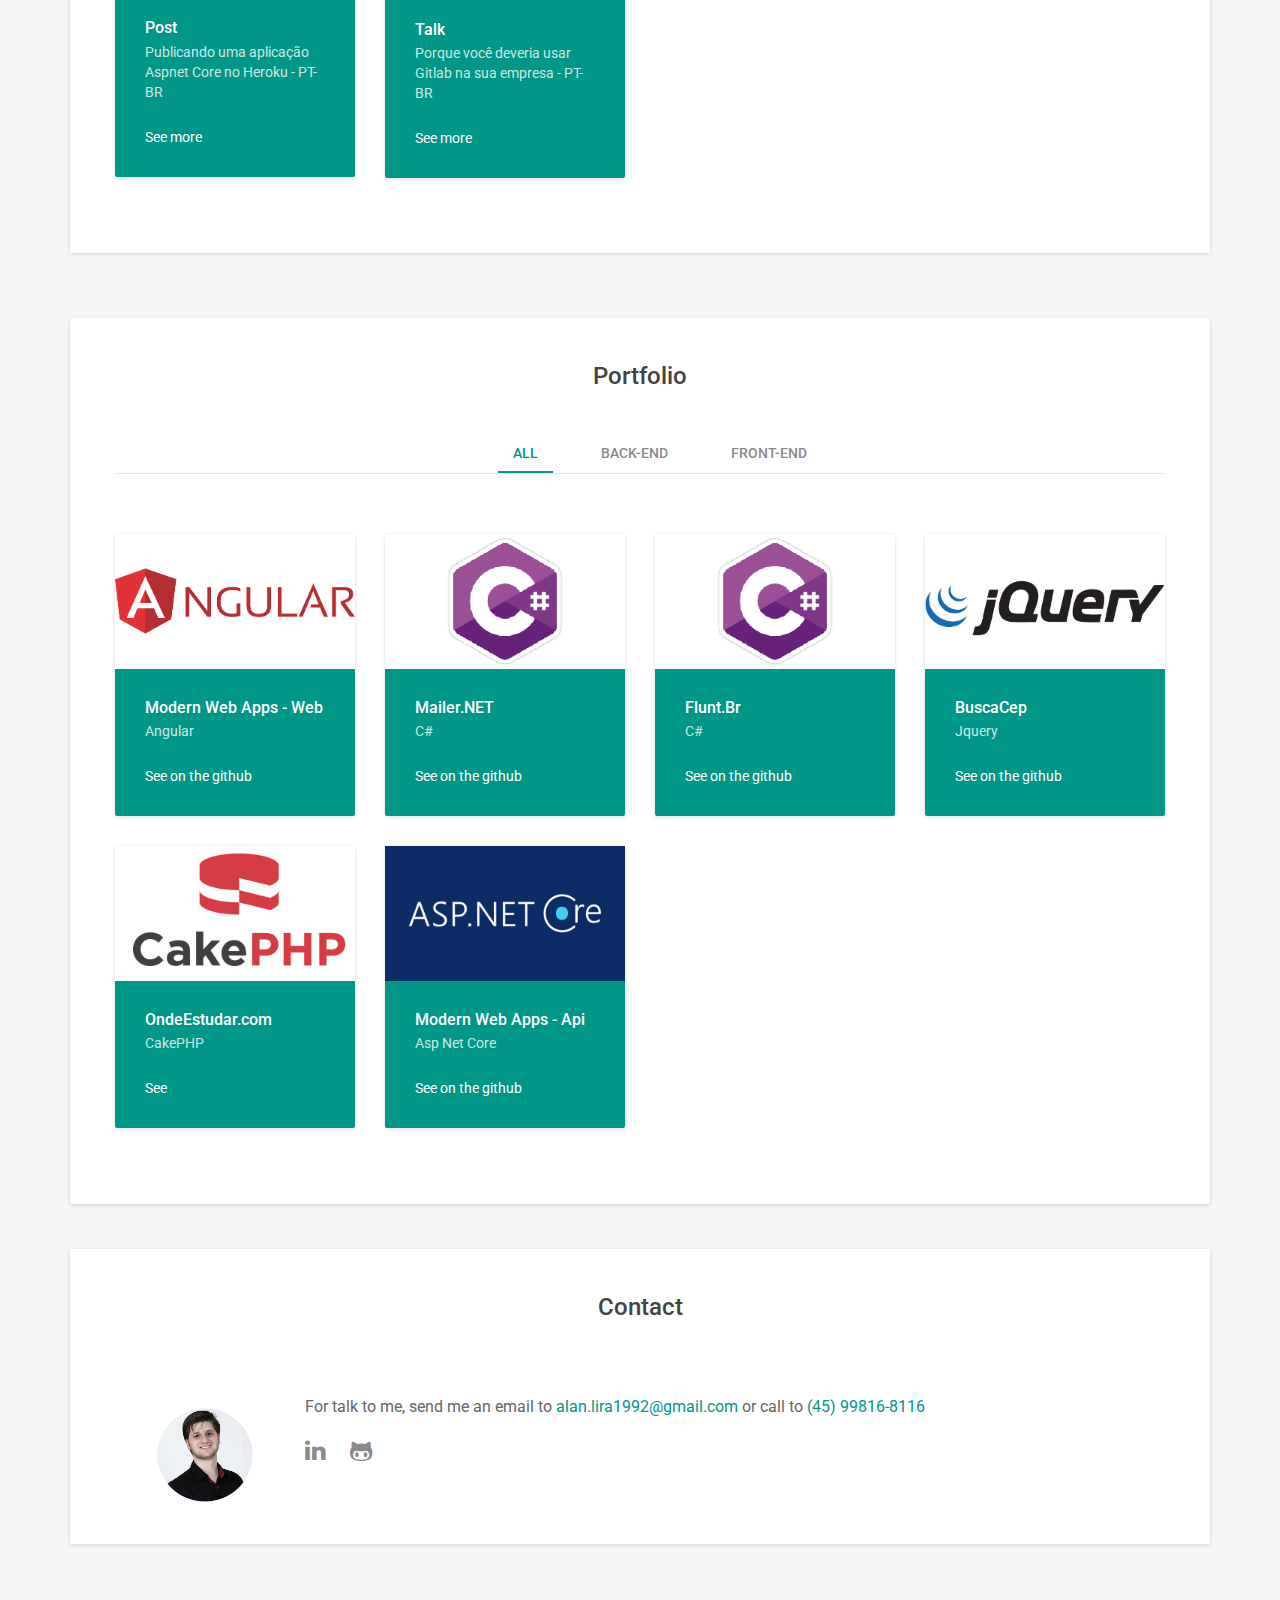
==== commit d08164e7: "Update final date on last job in en-us language" ====
--- a/en-us/index.html
+++ b/en-us/index.html
@@ -106,7 +106,7 @@
                     </div>
                     <div class="job-meta">
                         <div class="title">PHP Developer</div>
-                        <div class="time">2017 - Present</div>
+                        <div class="time">2017 - 2018</div>
                     </div><!--//job-meta-->
                     <div class="job-desc">
                         <p>Development Team member of a platform for search and purchase of dives. Using Zend Framework 3 and Vue</p> 
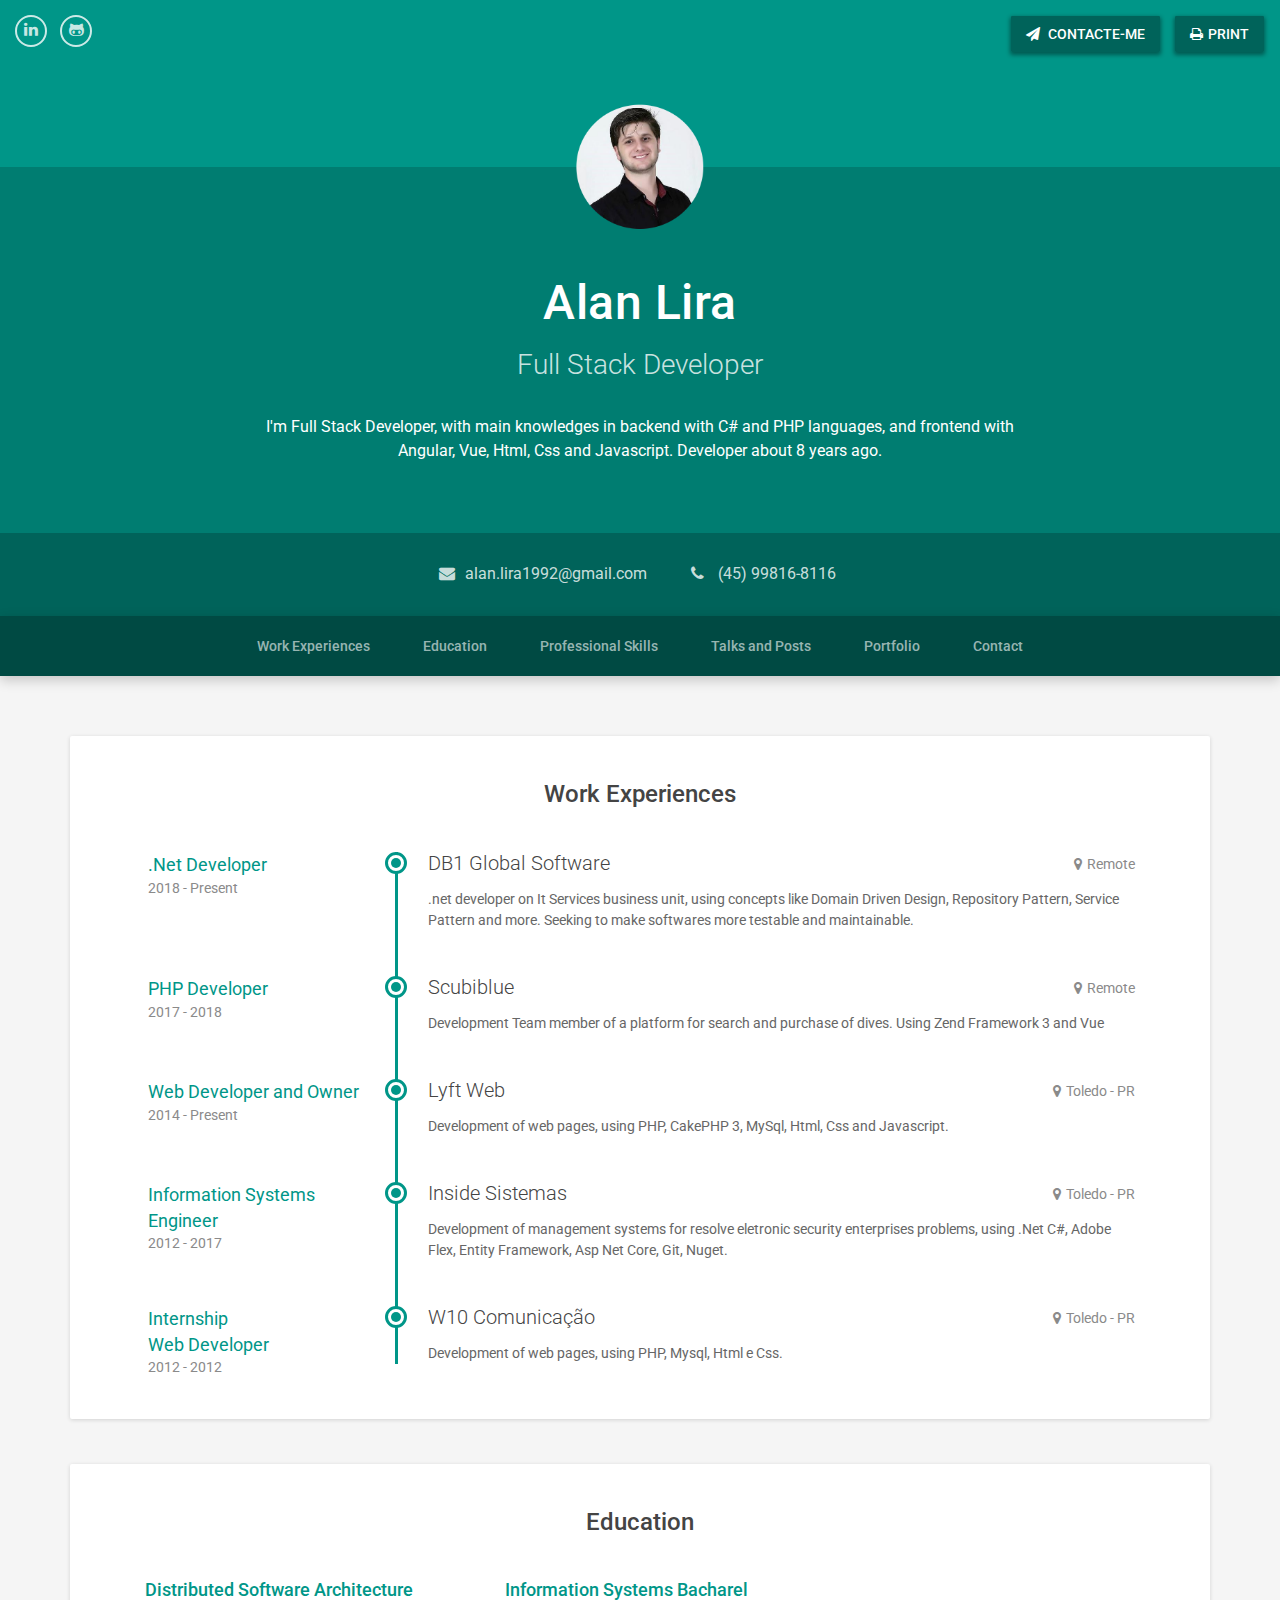
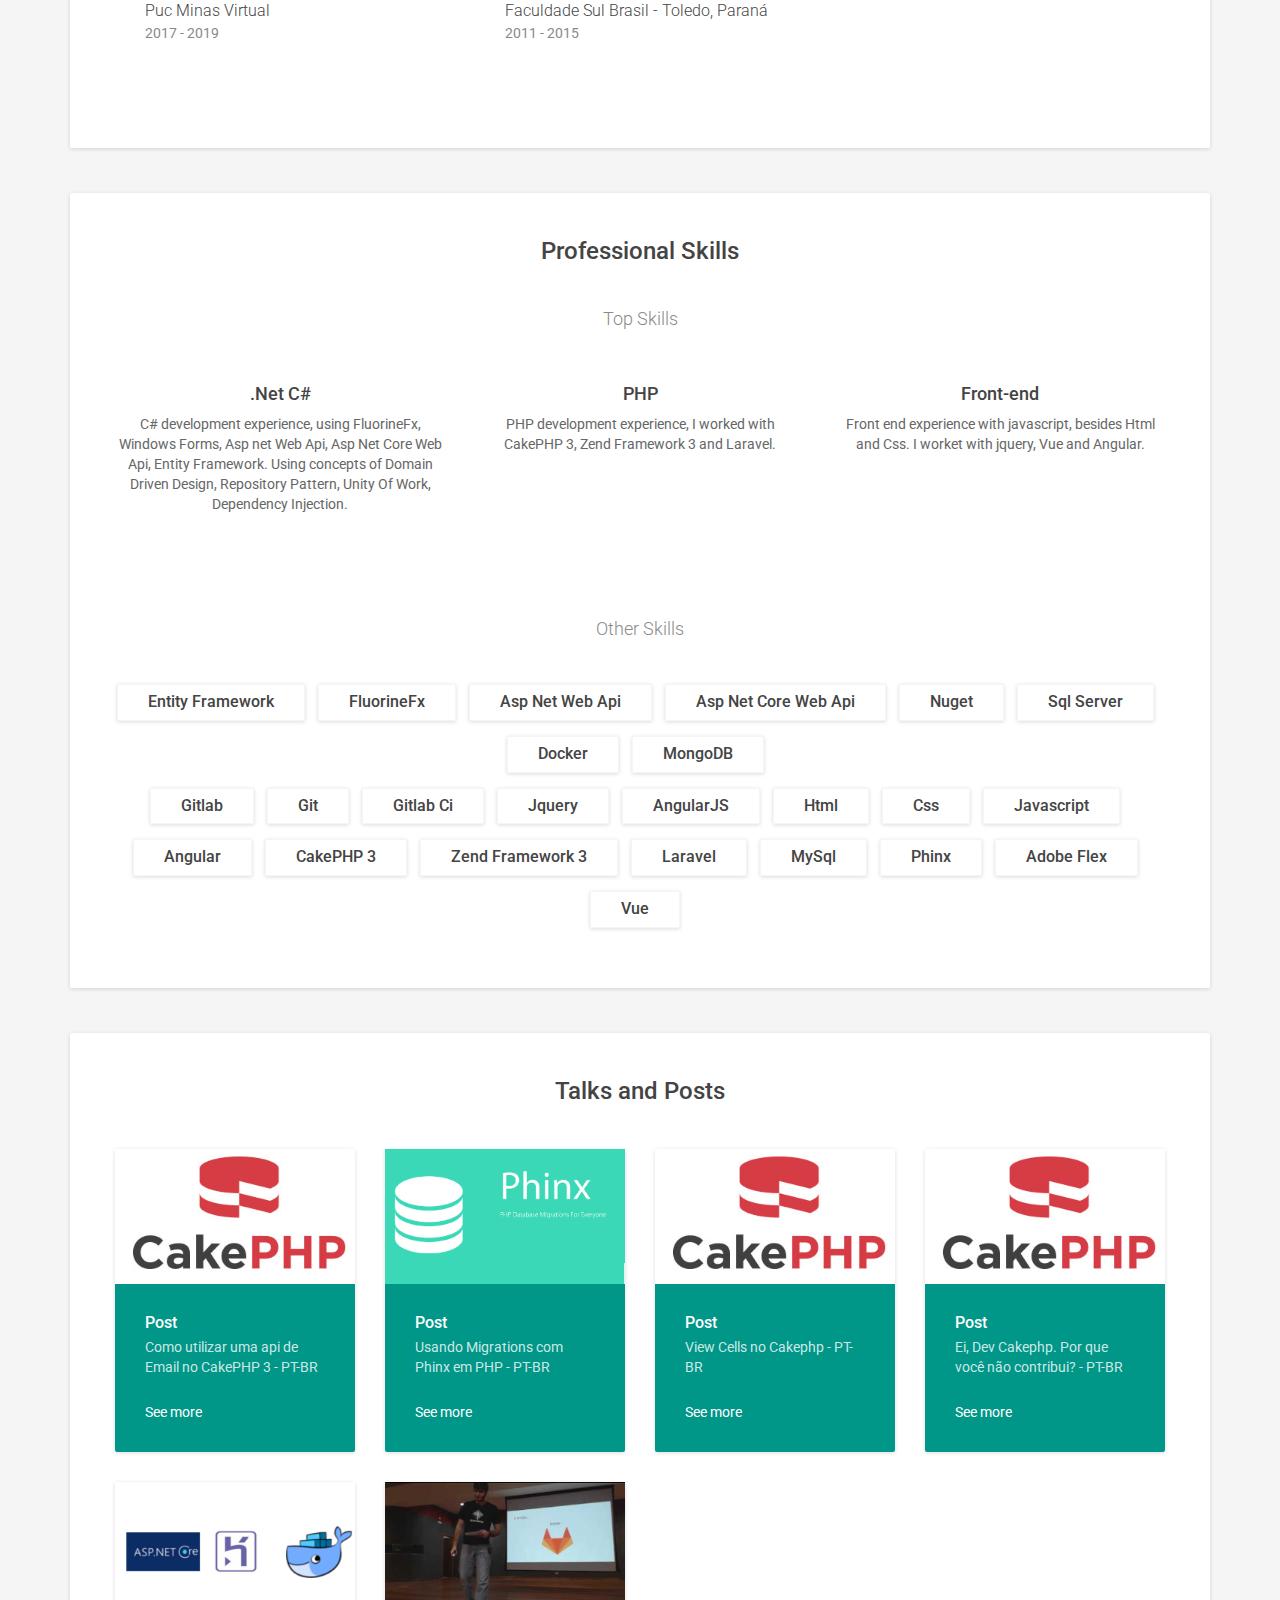
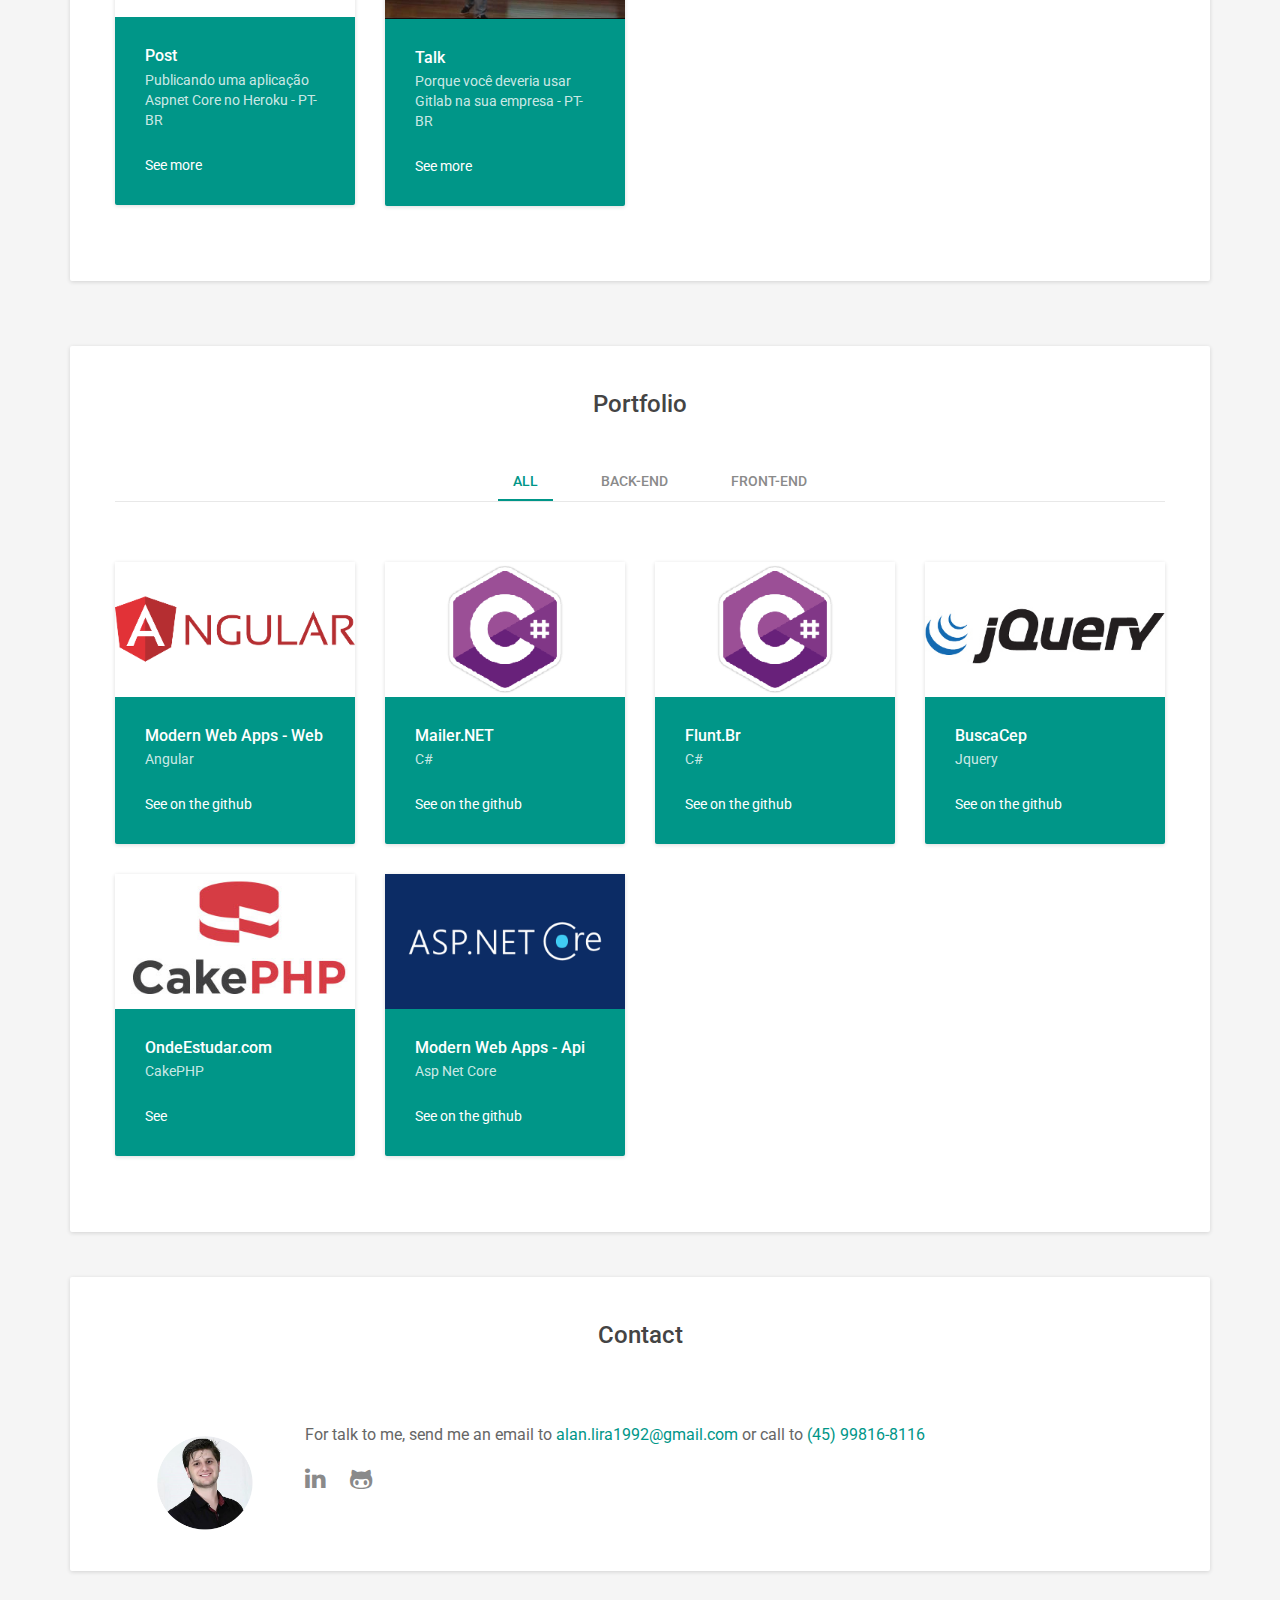
==== commit 3e5121b9: "update infos" ====
--- a/en-us/index.html
+++ b/en-us/index.html
@@ -48,8 +48,8 @@
                 <div class="title">Full Stack Developer</div>
                 <div class="profile">
                     <p>I'm Full Stack Developer, with main knowledges in backend with C# and PHP languages, 
-                        and frontend with AngularJS, Angular, Vue, Html, Css and Javascript. 
-                        Developer about 5 years ago, lover of new technologies and GDG Organizer in Toledo - PR.</p>
+                        and frontend with Angular, Vue, Html, Css and Javascript. 
+                        Developer about 8 years ago.</p>
                 </div><!--//profile-->
             </div><!--//container-->
         </div><!--//intro-->
@@ -168,7 +168,7 @@
                         <div class="education-body">
                             Puc Minas Virtual
                         </div><!--//education-body-->
-                        <div class="time">2017 - In progress</div>
+                        <div class="time">2017 - 2019</div>
                         <!--<div class="desc">
                             Lorem ipsum dolor sit amet, consectetuer adipiscing elit. Aenean commodo ligula eget dolor. Aenean massa. Cum sociis natoque penatibus et magnis dis parturient 
                         </div>-->
@@ -216,7 +216,7 @@
                             <h4 class="skill-name">PHP</h4>
                             <!--<div class="level">Expert, 8 years</div>-->
                             <div class="desc">
-                                PHP development experience, mainly using CakePHP 3 framework.
+                                PHP development experience, I worked with CakePHP 3, Zend Framework 3 and Laravel.
                             </div>
                         </div><!--//item-inner-->
                     </div><!--//item-->
@@ -228,7 +228,7 @@
                             <h4 class="skill-name">Front-end</h4>
                             <!--<div class="level">Advanced, 4 years</div>-->
                             <div class="desc">
-                                Front end experience with javascript, besides Html and Css. I worket with jquery, AngularJs e Angular.
+                                Front end experience with javascript, besides Html and Css. I worket with jquery, Vue and Angular.
                             </div>
                         </div><!--//item-inner-->
                     </div><!--//item-->
@@ -244,6 +244,8 @@
                     <span class="skill-tag">Asp Net Core Web Api</span>
                     <span class="skill-tag">Nuget</span>
                     <span class="skill-tag">Sql Server</span>
+                    <span class="skill-tag">Docker</span>
+                    <span class="skill-tag">MongoDB</span>
                     <br>
                     <span class="skill-tag">Gitlab</span>
                     <span class="skill-tag">Git</span>
@@ -256,8 +258,8 @@
                     <br>
                     <span class="skill-tag">Angular</span>
                     <span class="skill-tag">CakePHP 3</span>
-		    <span class="skill-tag">Zend Framework 3</span>
-                    <span class="skill-tag">Composer</span>
+		            <span class="skill-tag">Zend Framework 3</span>
+                    <span class="skill-tag">Laravel</span>
                     <span class="skill-tag">MySql</span>
                     <span class="skill-tag">Phinx</span>
                     <span class="skill-tag">Adobe Flex</span>
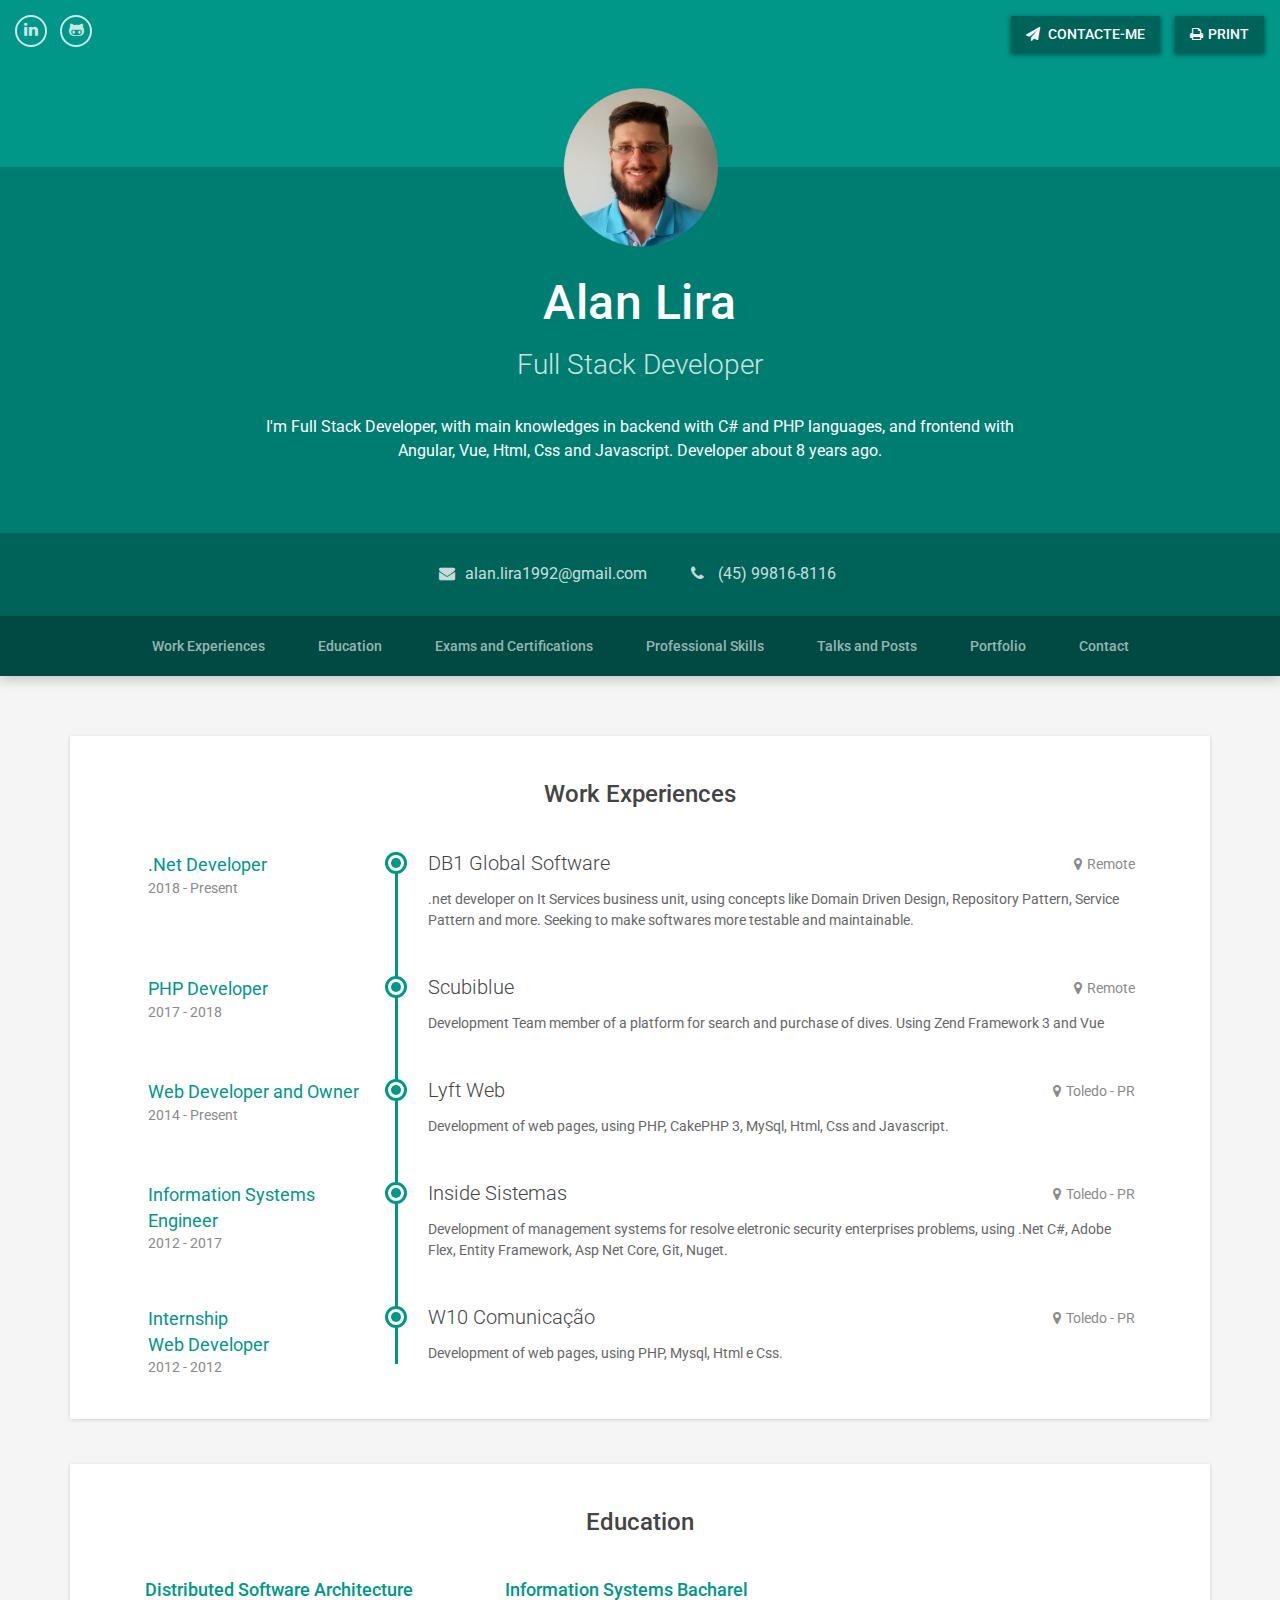
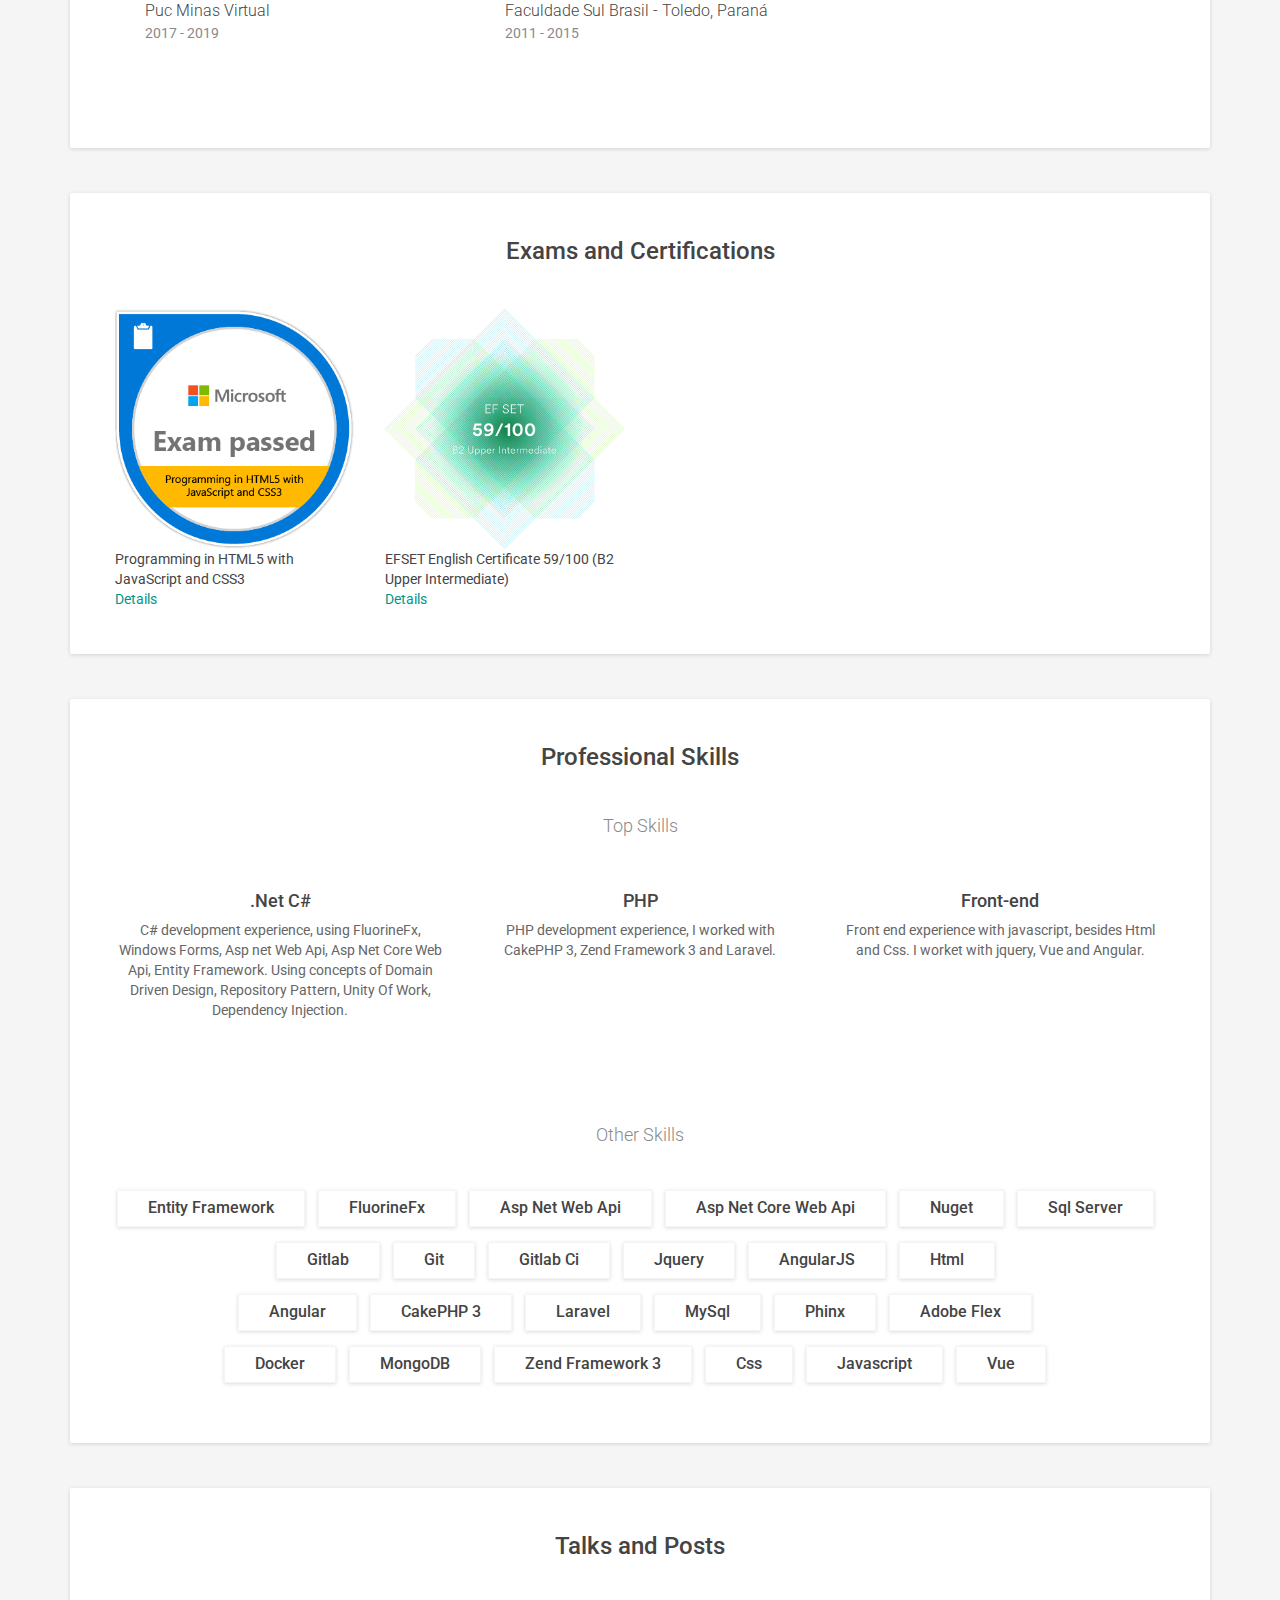
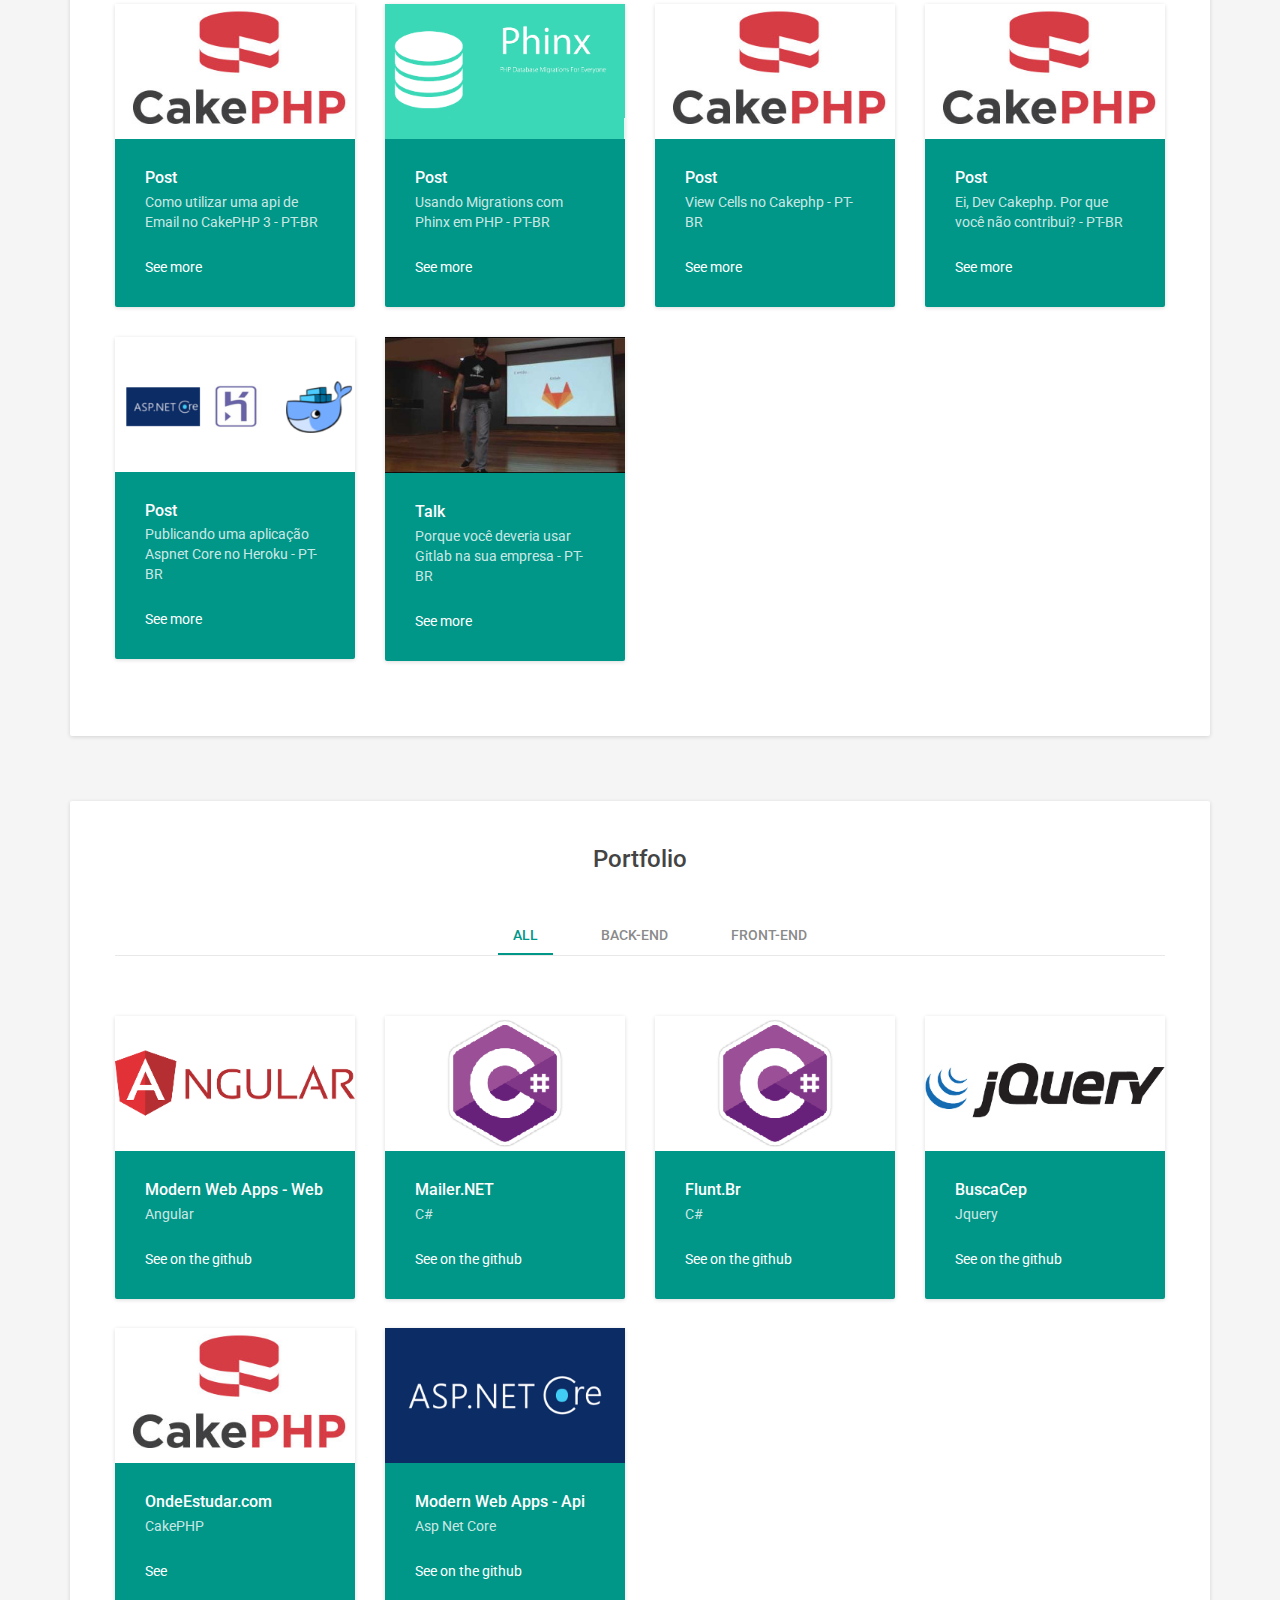
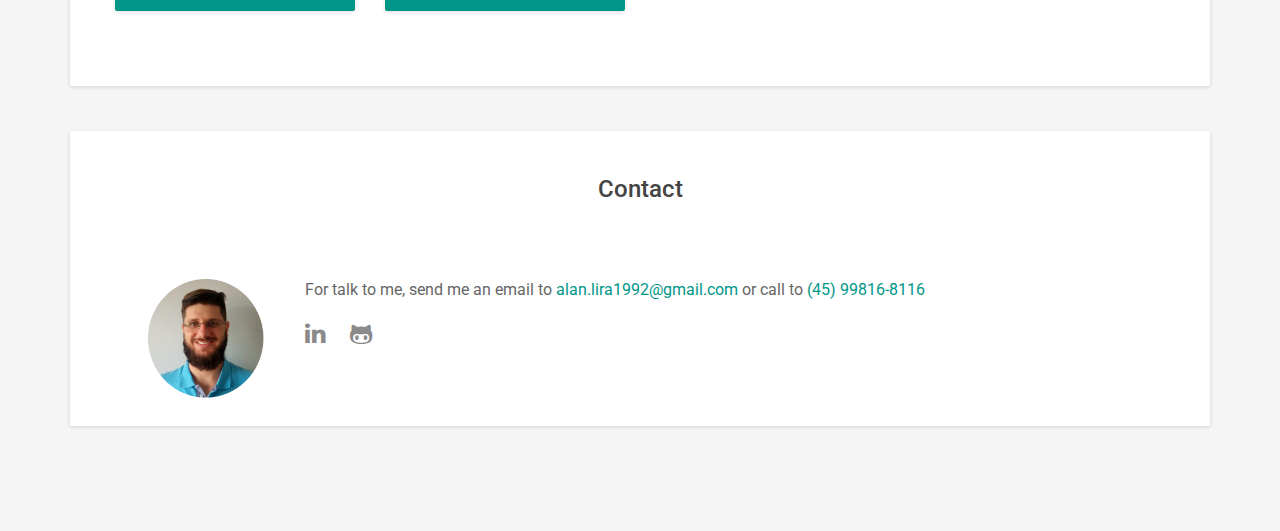
==== commit 203cd0d6: "added exams sections and make better print layout" ====
--- a/en-us/index.html
+++ b/en-us/index.html
@@ -70,6 +70,7 @@
                     <ul id="page-nav" class="nav page-nav list-inline">
                         <li><a class="scrollto" href="#experiences-section">Work Experiences</a></li>
                         <li><a class="scrollto" href="#education-section">Education</a></li>
+                        <li><a class="scrollto" href="#exams-section">Exams and Certifications</a></li>
                         <li><a class="scrollto" href="#skills-section">Professional Skills</a></li>
                         <li><a class="scrollto" href="#blog-section">Talks and Posts</a></li>
                         <li><a class="scrollto" href="#portfolio-section">Portfolio</a></li>
@@ -189,7 +190,49 @@
             </div><!--//row-->
         </section><!--//section-->
         
-        
+        <section id="exams-section" class="exams-section section page-break">
+            <h2 class="section-title">Exams and Certifications</h2>
+            <div class="items-wrapper row">
+                <div class="item col-md-3 col-xs-6 col-print-4">
+                    <div class="item-inner">
+                        <figure class="figure">
+                            <img class="img-responsive" src="../images/exams/70-480.png" alt="" />
+                        </figure>
+                        <div class="content text-left">
+                            <div class="meta">Programming in HTML5 with JavaScript and CSS3</div>
+                            <div class="action no-print">
+                                <a target="_blank" href="https://www.youracclaim.com/badges/4d483eae-59c4-45ae-9cbf-dc5297c6362b">
+                                    Details
+                                </a>
+                            </div>
+                        </div>
+                        <!--//content-->
+                    </div>
+                    <!--//item-inner-->
+                </div>
+                <!--//item-->
+                <div class="item col-md-3 col-xs-6 col-print-4">
+                    <div class="item-inner">
+                        <figure class="figure">
+                            <img class="img-responsive" src="../images/exams/ef-set_59.png" alt="" />
+                        </figure>
+                        <div class="content text-left">
+                            <div class="meta">EFSET English Certificate 59/100 (B2 Upper Intermediate)</div>
+                            <div class="action no-print">
+                                <a target="_blank" href="https://www.efset.org/cert/FUAbtR">
+                                    Details
+                                </a>
+                            </div>
+                        </div>
+                        <!--//content-->
+                    </div>
+                    <!--//item-inner-->
+                </div>
+            </div>
+            <!--//item-wrapper-->
+        </section>
+        <!--//section-->
+
         <section id="skills-section" class="skills-section section text-center page-break">
             <h2 class="section-title">Professional Skills</h2>
             <div class="top-skills">
@@ -238,32 +281,39 @@
             <div class="other-skills">
                 <h3 class="subtitle">Other Skills</h3>
                 <div class="misc-skills">
-                    <span class="skill-tag">Entity Framework</span>
-                    <span class="skill-tag">FluorineFx</span>
-                    <span class="skill-tag">Asp Net Web Api</span>
-                    <span class="skill-tag">Asp Net Core Web Api</span>
-                    <span class="skill-tag">Nuget</span>
-                    <span class="skill-tag">Sql Server</span>
-                    <span class="skill-tag">Docker</span>
-                    <span class="skill-tag">MongoDB</span>
-                    <br>
-                    <span class="skill-tag">Gitlab</span>
-                    <span class="skill-tag">Git</span>
-                    <span class="skill-tag">Gitlab Ci</span>
-                    <span class="skill-tag">Jquery</span>
-                    <span class="skill-tag">AngularJS</span>
-                    <span class="skill-tag">Html</span>
-                    <span class="skill-tag">Css</span>
-                    <span class="skill-tag">Javascript</span>
-                    <br>
-                    <span class="skill-tag">Angular</span>
-                    <span class="skill-tag">CakePHP 3</span>
-		            <span class="skill-tag">Zend Framework 3</span>
-                    <span class="skill-tag">Laravel</span>
-                    <span class="skill-tag">MySql</span>
-                    <span class="skill-tag">Phinx</span>
-                    <span class="skill-tag">Adobe Flex</span>
-		    <span class="skill-tag">Vue</span>
+                    <div class="skills-row">
+                        <span class="skill-tag">Entity Framework</span>
+                        <span class="skill-tag">FluorineFx</span>
+                        <span class="skill-tag">Asp Net Web Api</span>
+                        <span class="skill-tag">Asp Net Core Web Api</span>
+                        <span class="skill-tag">Nuget</span>
+                        <span class="skill-tag">Sql Server</span>
+                    </div>
+                    
+                    <div class="skills-row">
+                        <span class="skill-tag">Gitlab</span>
+                        <span class="skill-tag">Git</span>
+                        <span class="skill-tag">Gitlab Ci</span>
+                        <span class="skill-tag">Jquery</span>
+                        <span class="skill-tag">AngularJS</span>
+                        <span class="skill-tag">Html</span>
+                    </div>
+                    <div class="skills-row">
+                        <span class="skill-tag">Angular</span>
+                        <span class="skill-tag">CakePHP 3</span>
+                        <span class="skill-tag">Laravel</span>
+                        <span class="skill-tag">MySql</span>
+                        <span class="skill-tag">Phinx</span>
+                        <span class="skill-tag">Adobe Flex</span>
+                    </div>
+                    <div class="skills-row">
+                        <span class="skill-tag">Docker</span>
+                        <span class="skill-tag">MongoDB</span>
+                        <span class="skill-tag">Zend Framework 3</span>
+                        <span class="skill-tag">Css</span>
+                        <span class="skill-tag">Javascript</span>
+                        <span class="skill-tag">Vue</span>
+                    </div>
                 </div>
             </div><!--//other-skills-->
             
--- a/css/style.css
+++ b/css/style.css
@@ -916,9 +916,9 @@
   color: #fff;
 }
 
-.no-print {
+/* .no-print {
     display:block;
-}
+} */
 
 .print {
     display:none
@@ -940,20 +940,20 @@
   }
 
   .no-print {
-      display:none;
+    display:none;
   }
 
   .print {
-      display:block
+    display:block
   }
 
   .intro {
-      margin-top: 100px;
-      padding-bottom: 0px !important;
+    margin-top: 100px;
+    padding-bottom: 0px !important;
   }
 
   a.print-only-content:link:after, a.print-only-content:visited:after {
-      content: "";
+    content: "";
   }
 
   /*.list-inline li {
@@ -961,11 +961,11 @@
   }*/
 
   .timeline {
-      border: 0;
+    border: 0;
   }
 
   .timeline .item:before {
-      border: 0;
+    border: 0;
   }
 
   .wrapper {
@@ -1035,4 +1035,48 @@
   section {
     margin-bottom: 0px !important;
   }
+
+  .section {
+    padding: 10px !important;
+    /* border: 1px solid #000;margin-right: 0; */
+  }
+
+  /* .item {
+    border: 1px solid #000;
+  } */
+
+  .timeline .item, .education-section .item, .skills-section .top-skills .item, .portfolio-section .item{
+    margin-bottom: 10px;
+  }
+
+  .row {
+    margin-right: 0;
+    margin-left: 0;
+    padding: 0 7px;
+  }
+
+  .skills-section .top-skills, .top-skills .subtitle, .section-title {
+    margin-bottom: 20px;
+  }
+
+  .misc-skills {
+    display: table;
+    margin: auto;
+  }
+
+  .misc-skills .skills-row {
+    display: table-row;
+  }
+
+  .misc-skills .skills-row .skill-tag {
+    display: table-cell;
+    box-shadow: none;
+    border: none;
+    padding: 8px;
+  }
+
+  .footer-print {
+    position: fixed;
+    bottom: 0;
+  }
 }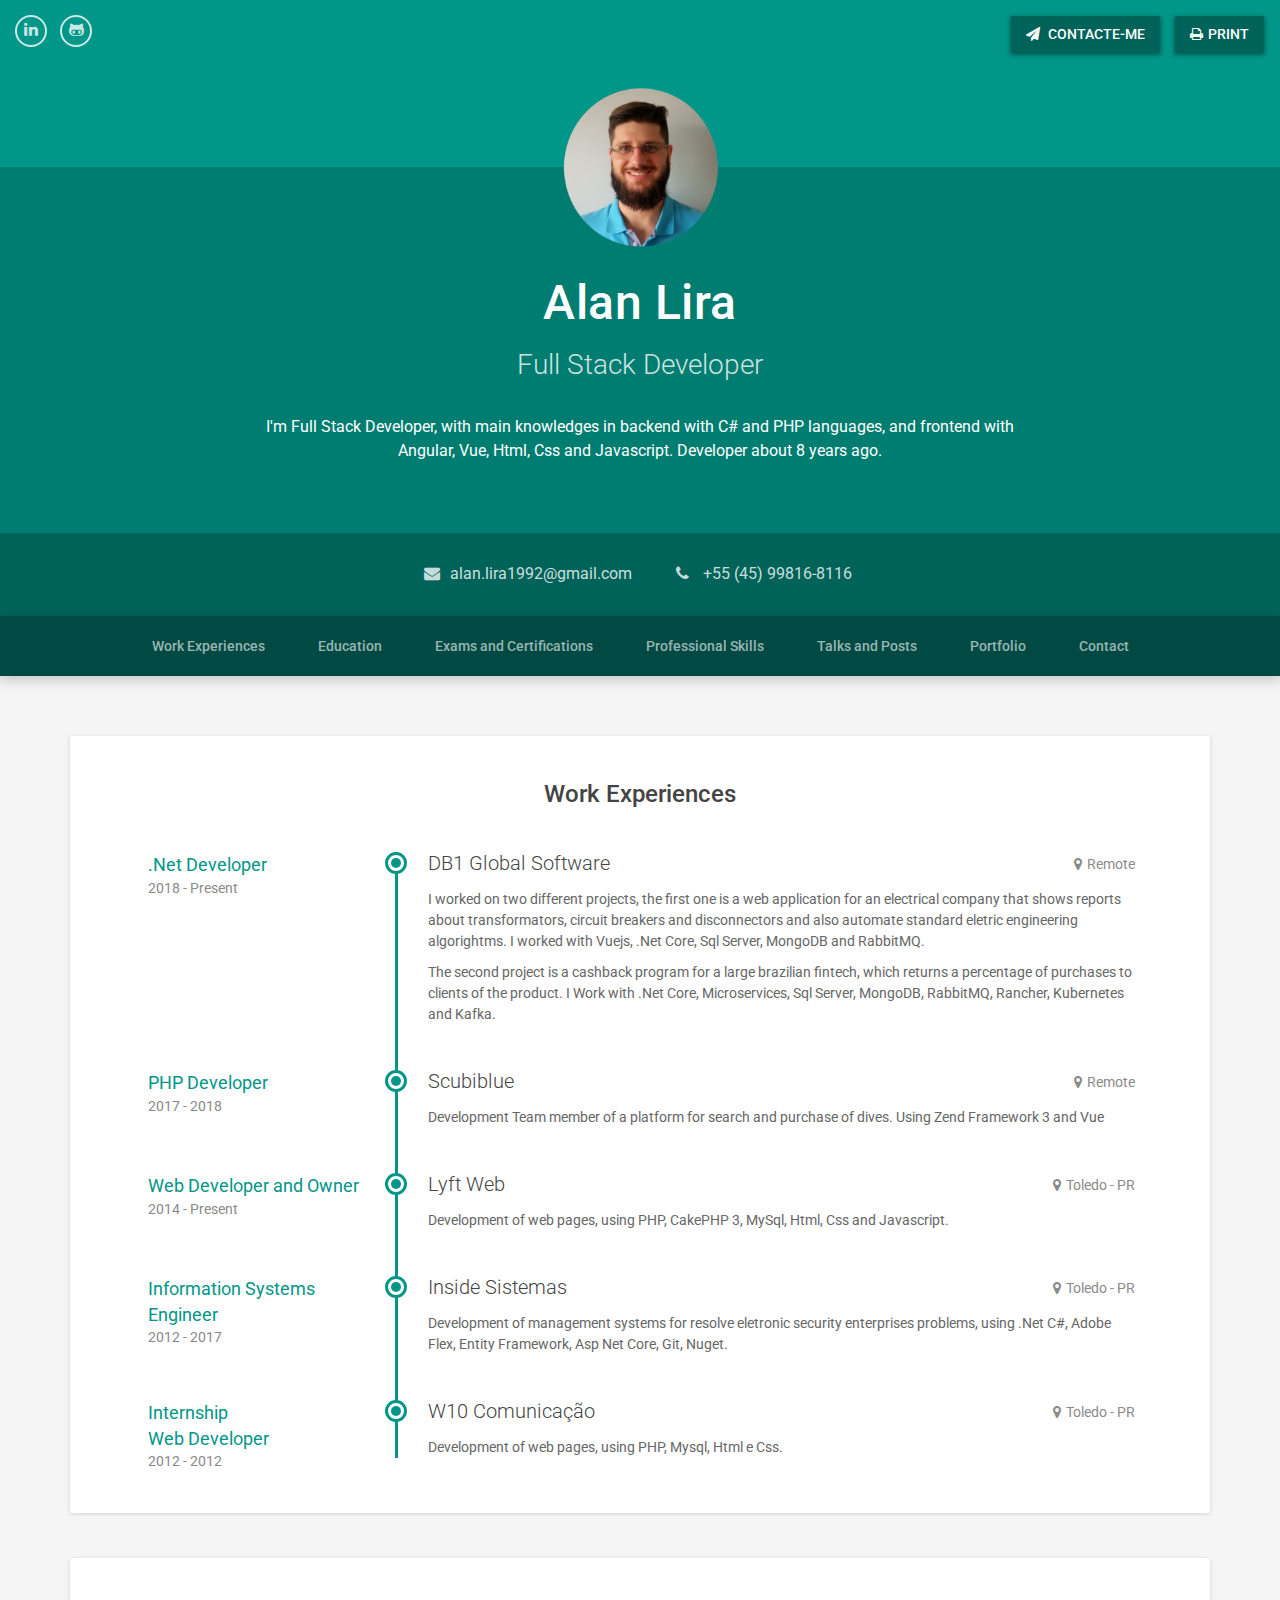
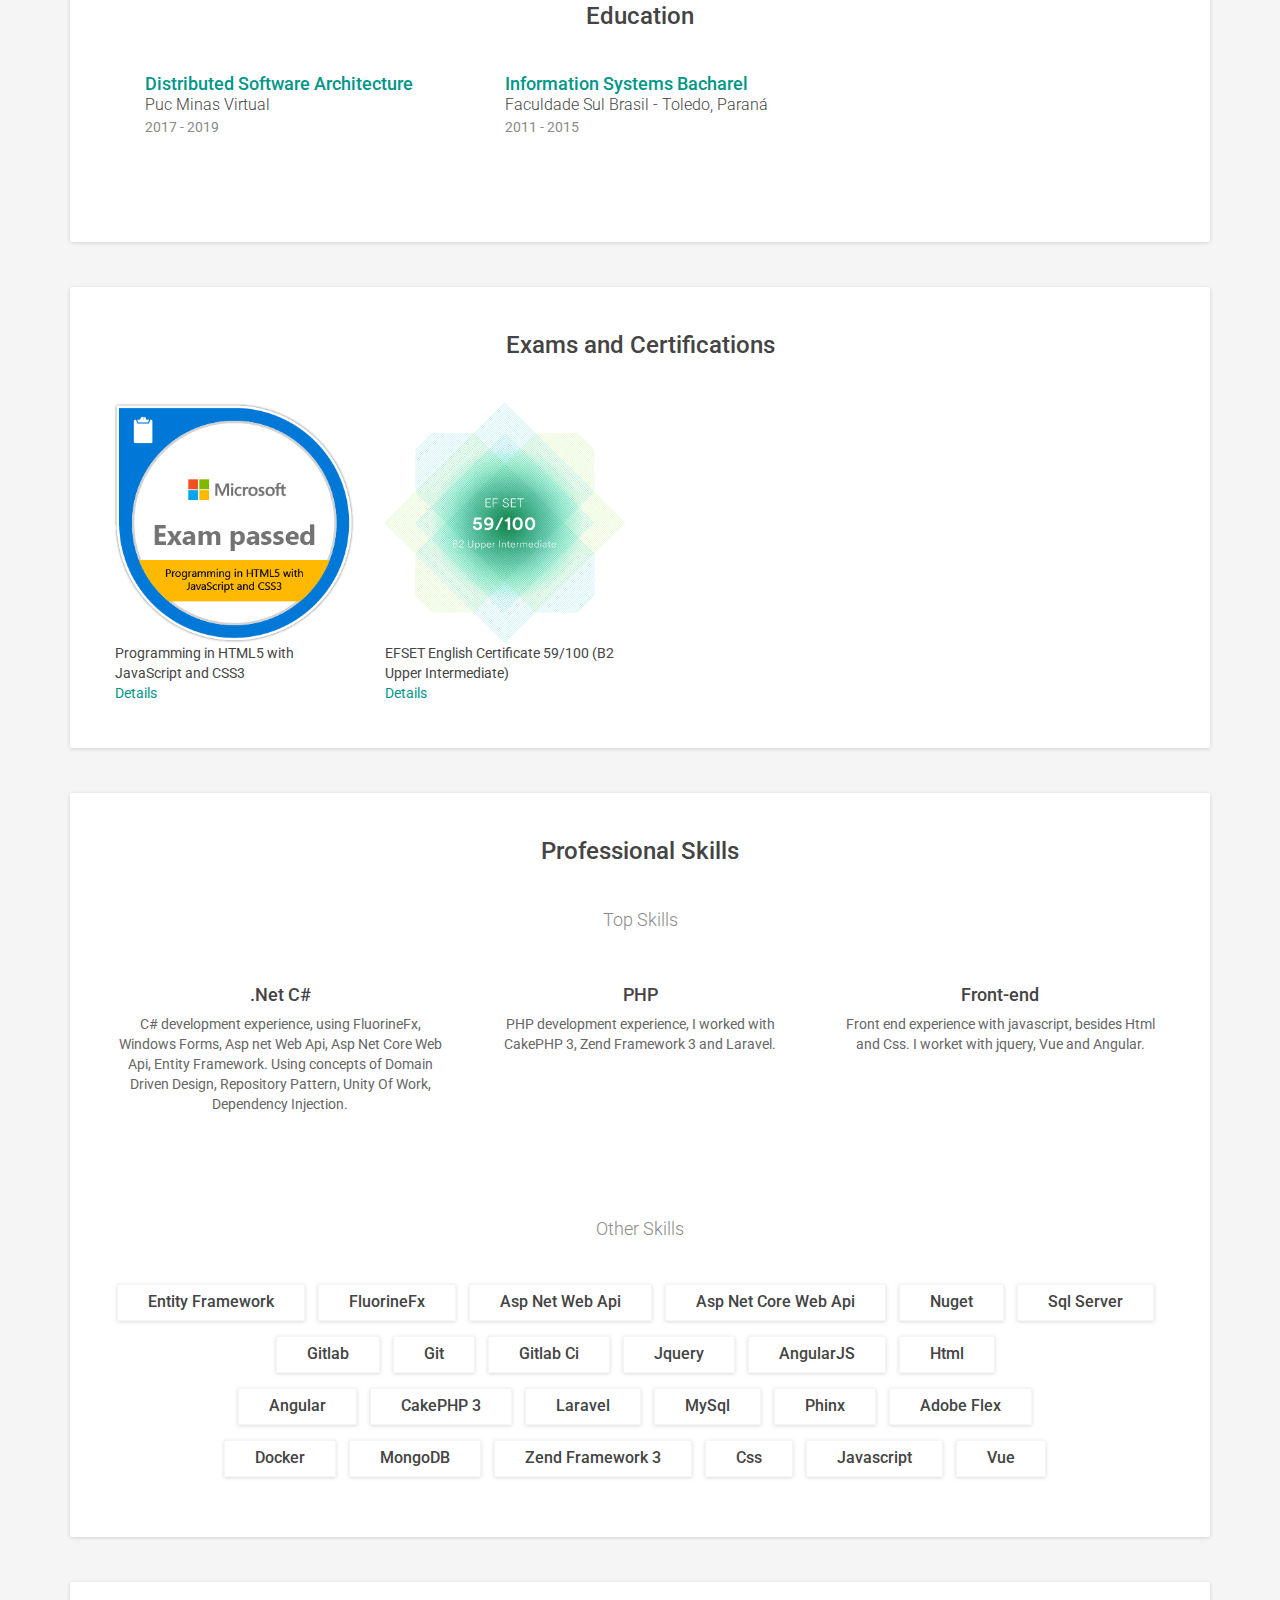
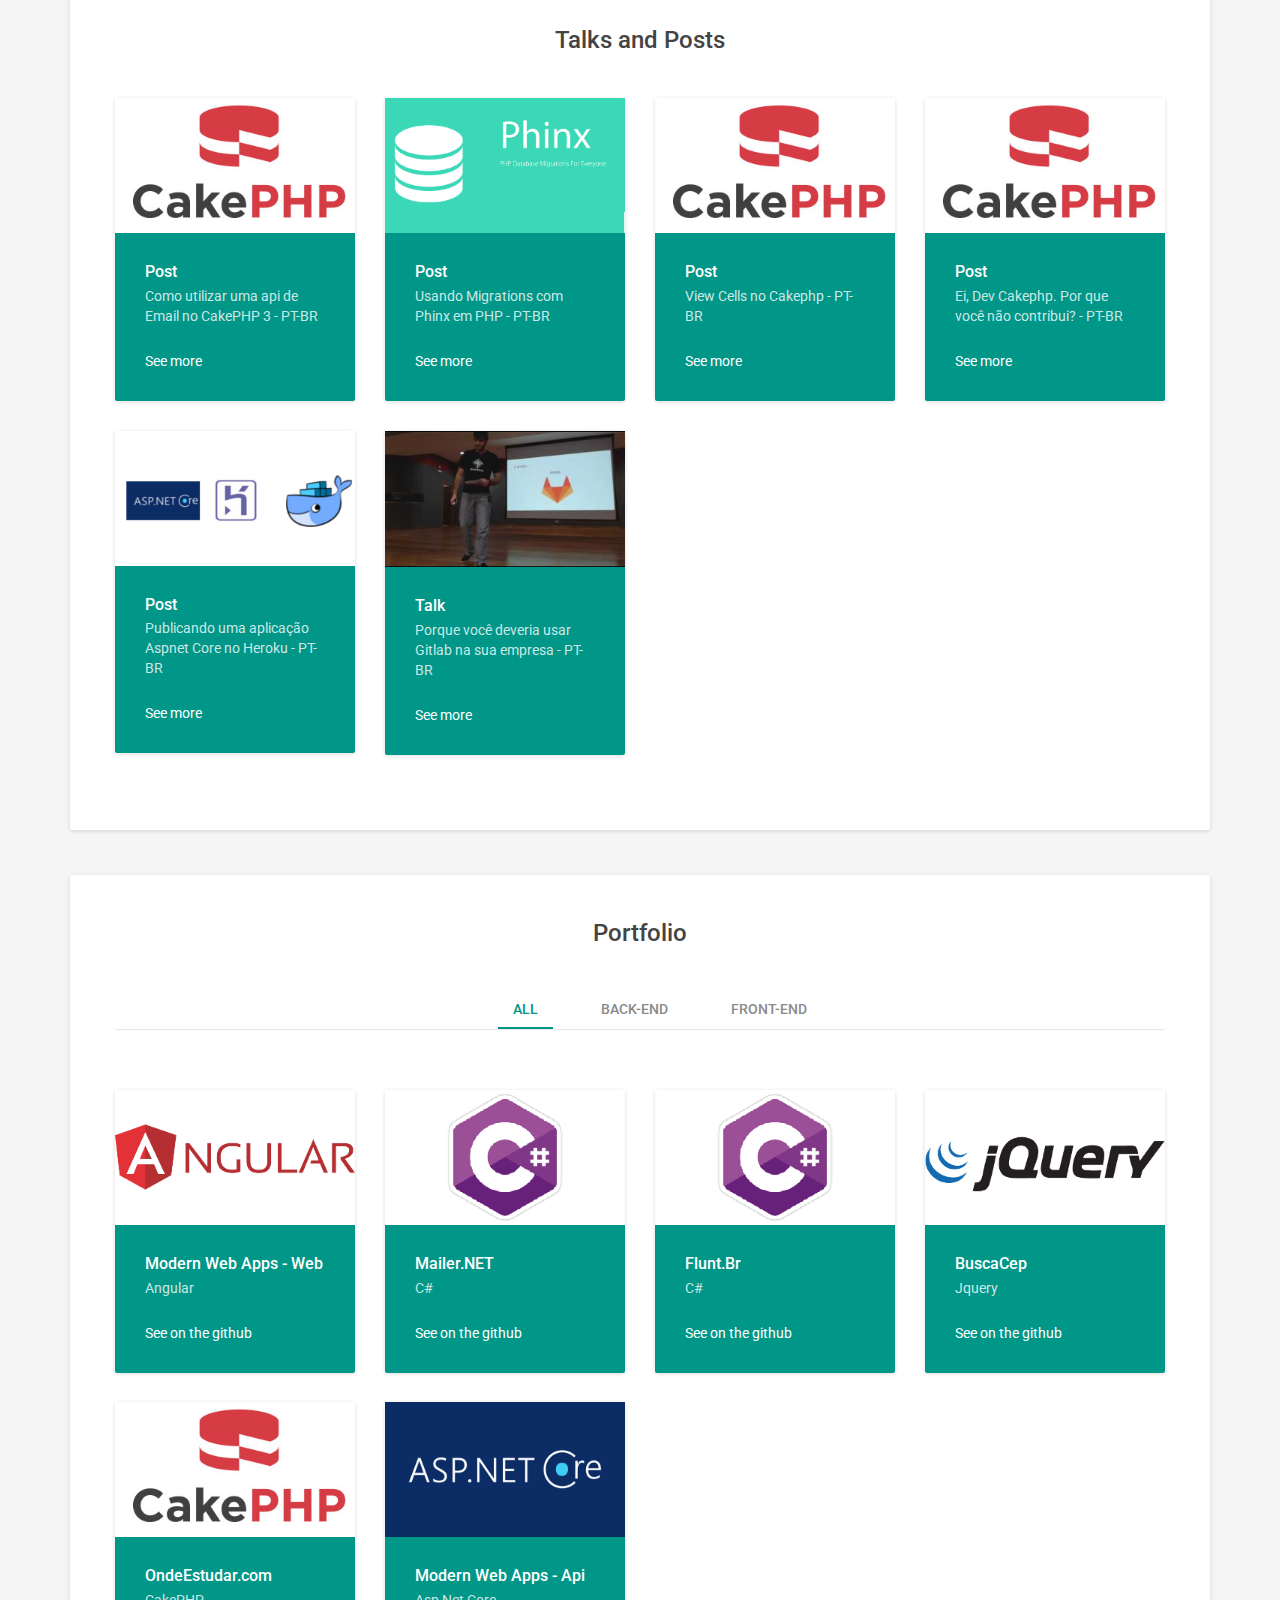
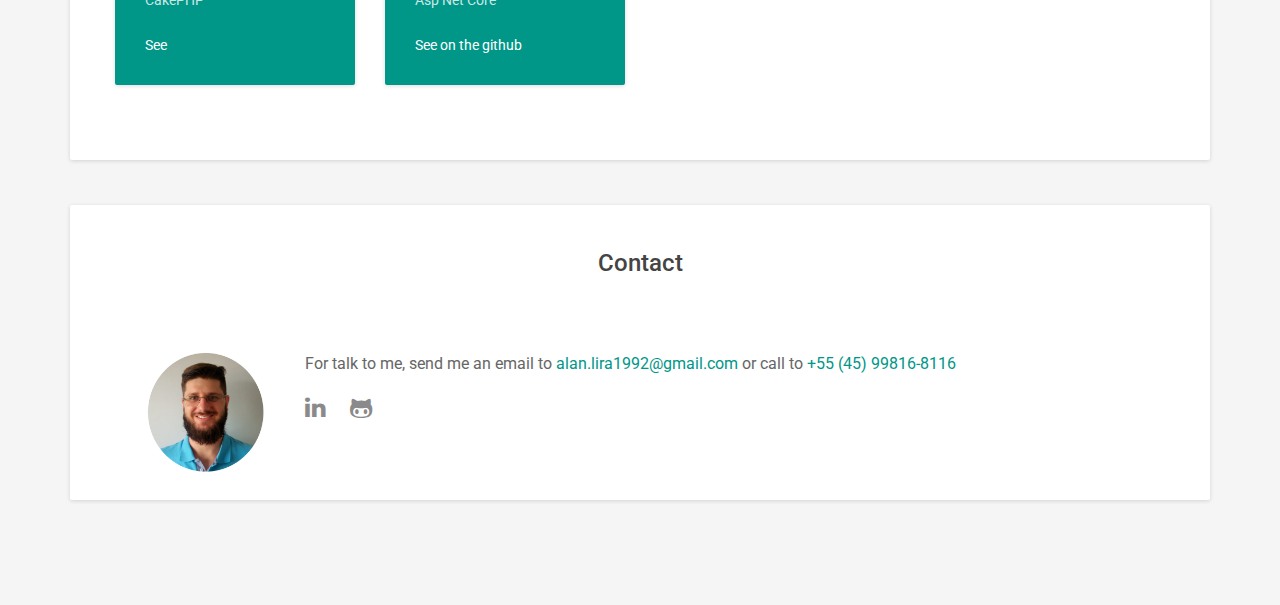
==== commit a81931c3: "changed last experience description" ====
--- a/en-us/index.html
+++ b/en-us/index.html
@@ -58,7 +58,7 @@
             <div class="container text-center">
                 <ul class="list-inline">
                     <li class="email"><i class="fa fa-envelope"></i><a class="print-only-content" href="mailto:alan.lira1992@gmail.com">alan.lira1992@gmail.com</a></li>
-                    <li><i class="fa fa-phone"></i> <a class="print-only-content" href="tel: 45998168116">(45) 99816-8116</a></li>
+                    <li><i class="fa fa-phone"></i> <a class="print-only-content" href="tel: 45998168116">+55 (45) 99816-8116</a></li>
                     <!--<li class="website"><i class="fa fa-globe"></i><a href="#" target="_blank">portfoliosite.com</a></li>-->
                 </ul>
             </div><!--//container-->
@@ -96,7 +96,12 @@
                         <div class="time">2018 - Present</div>
                     </div><!--//job-meta-->
                     <div class="job-desc">
-                        <p>.net developer on It Services business unit, using concepts like Domain Driven Design, Repository Pattern, Service Pattern and more. Seeking to make softwares more testable and maintainable.</p> 
+                        <p>
+                            I worked on two different projects, the first one is a web application for an electrical company that shows reports about transformators, circuit breakers and disconnectors and also automate standard eletric engineering algorightms. I worked with Vuejs, .Net Core, Sql Server, MongoDB and RabbitMQ.
+                        </p>
+                        <p>
+                            The second project is a cashback program for a large brazilian fintech, which returns a percentage of purchases to clients of the product. I Work with .Net Core, Microservices, Sql Server, MongoDB, RabbitMQ, Rancher, Kubernetes and Kafka.
+                        </p> 
                     </div><!--//job-desc-->
                 </div><!--//item-->    
 		    
@@ -233,7 +238,7 @@
         </section>
         <!--//section-->
 
-        <section id="skills-section" class="skills-section section text-center page-break">
+        <section id="skills-section" class="skills-section section text-center">
             <h2 class="section-title">Professional Skills</h2>
             <div class="top-skills">
                 <h3 class="subtitle">Top Skills</h3>
@@ -319,7 +324,7 @@
             
         </section><!--//skills-section-->
         
-        <section id="blog-section" class="portfolio-section section">
+        <section id="blog-section" class="portfolio-section section ">
             <h2 class="section-title">Talks and Posts</h2>
             <div class="items-wrapper row">
                 <div class="item col-md-3 col-xs-6 col-print-4">
@@ -442,7 +447,7 @@
             </div><!--//item-wrapper-->
             
         </section><!--//section-->
-        <br class="page-break"/>
+        
         <section id="portfolio-section" class="portfolio-section section">
             <h2 class="section-title">Portfolio</h2>
             <ul id="filters" class="filters clearfix no-print">
@@ -538,7 +543,7 @@
             <div class="intro">
                 <img class="profile-image" src="../images/profile.png" alt="">
                 <div class="dialog">
-                    <p>For talk to me, send me an email to <a href="mailto:alan.lira1992@gmail.com">alan.lira1992@gmail.com</a> or call to <a href="tel:45998168116">(45) 99816-8116</a></p>
+                    <p>For talk to me, send me an email to <a href="mailto:alan.lira1992@gmail.com">alan.lira1992@gmail.com</a> or call to <a href="tel:5545998168116">+55 (45) 99816-8116</a></p>
                     <ul class="social list-inline">
                         <li><a href="https://www.linkedin.com/in/alan-lira-56ba47ab"><i class="fa fa-linkedin" aria-hidden="true"></i></a></li>
                         <li><a href="https://github.com/lira92"><i class="fa fa-github-alt" aria-hidden="true"></i></a></li>
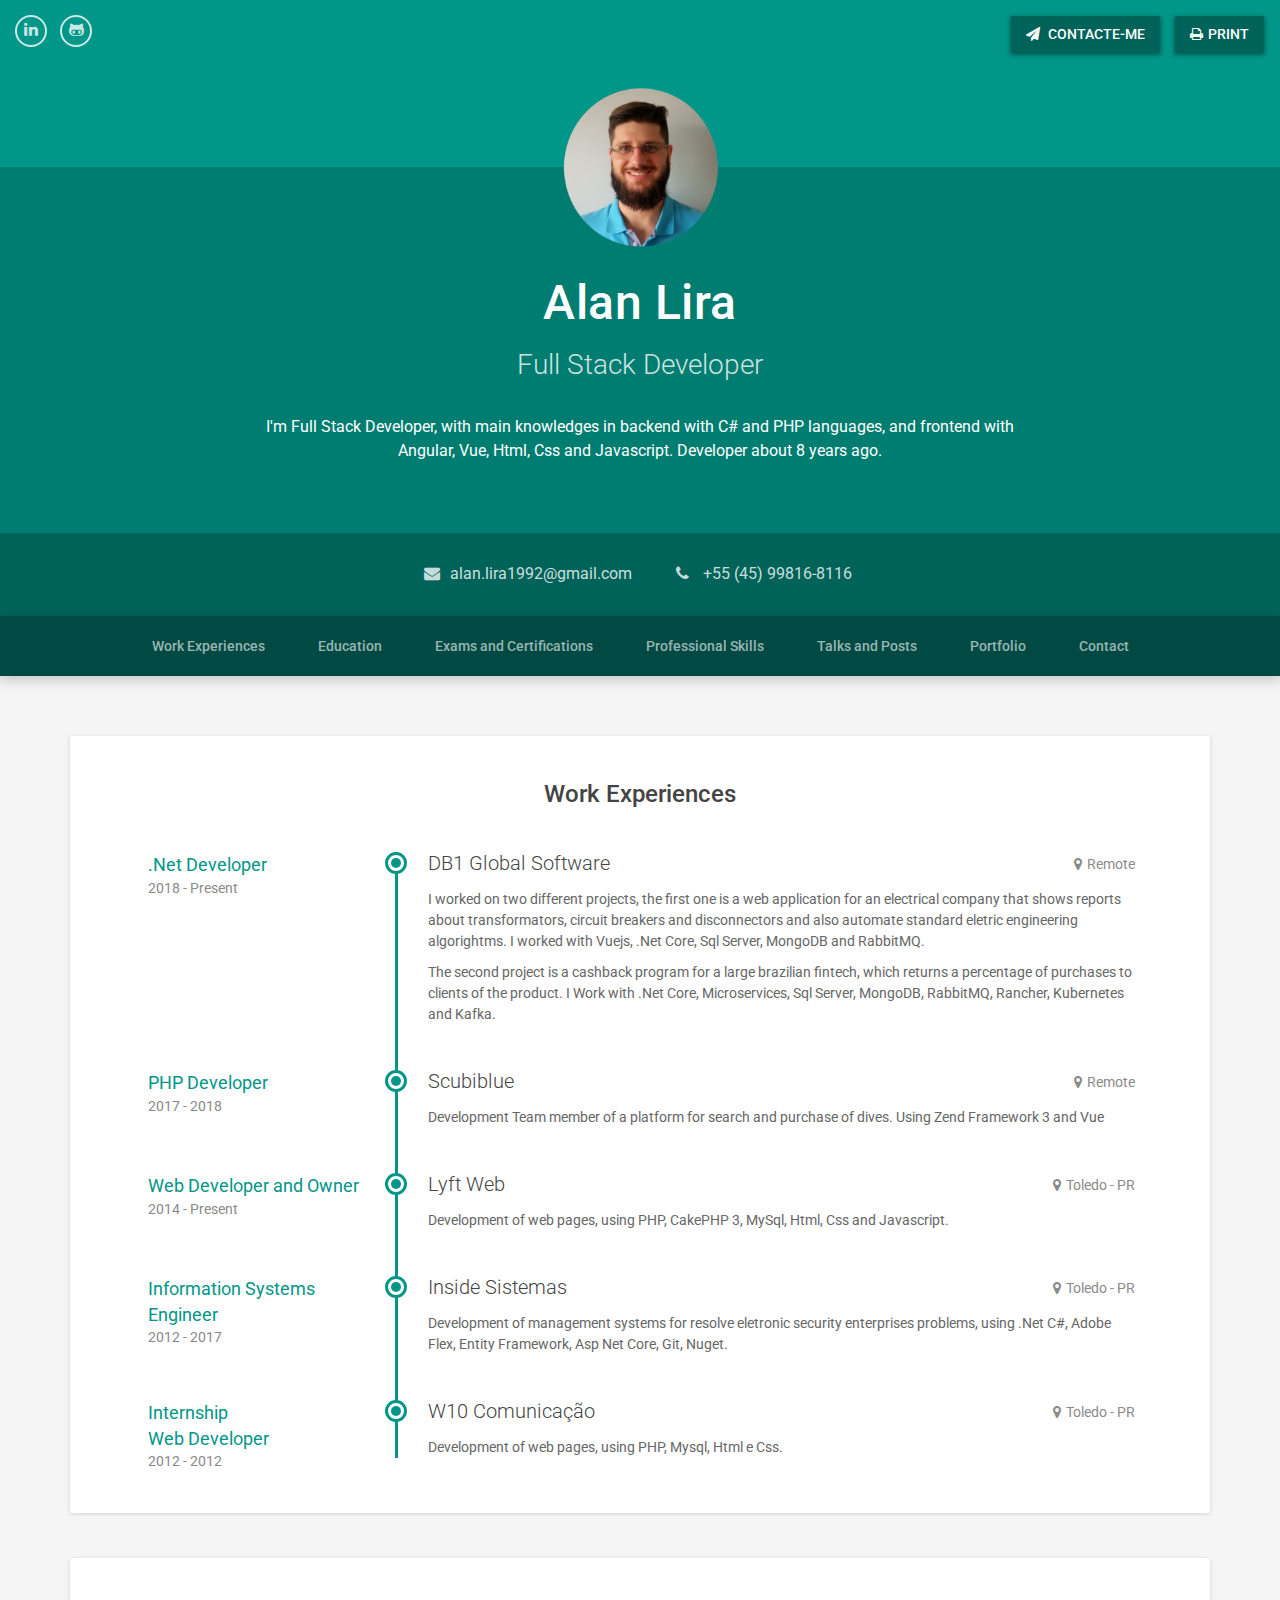
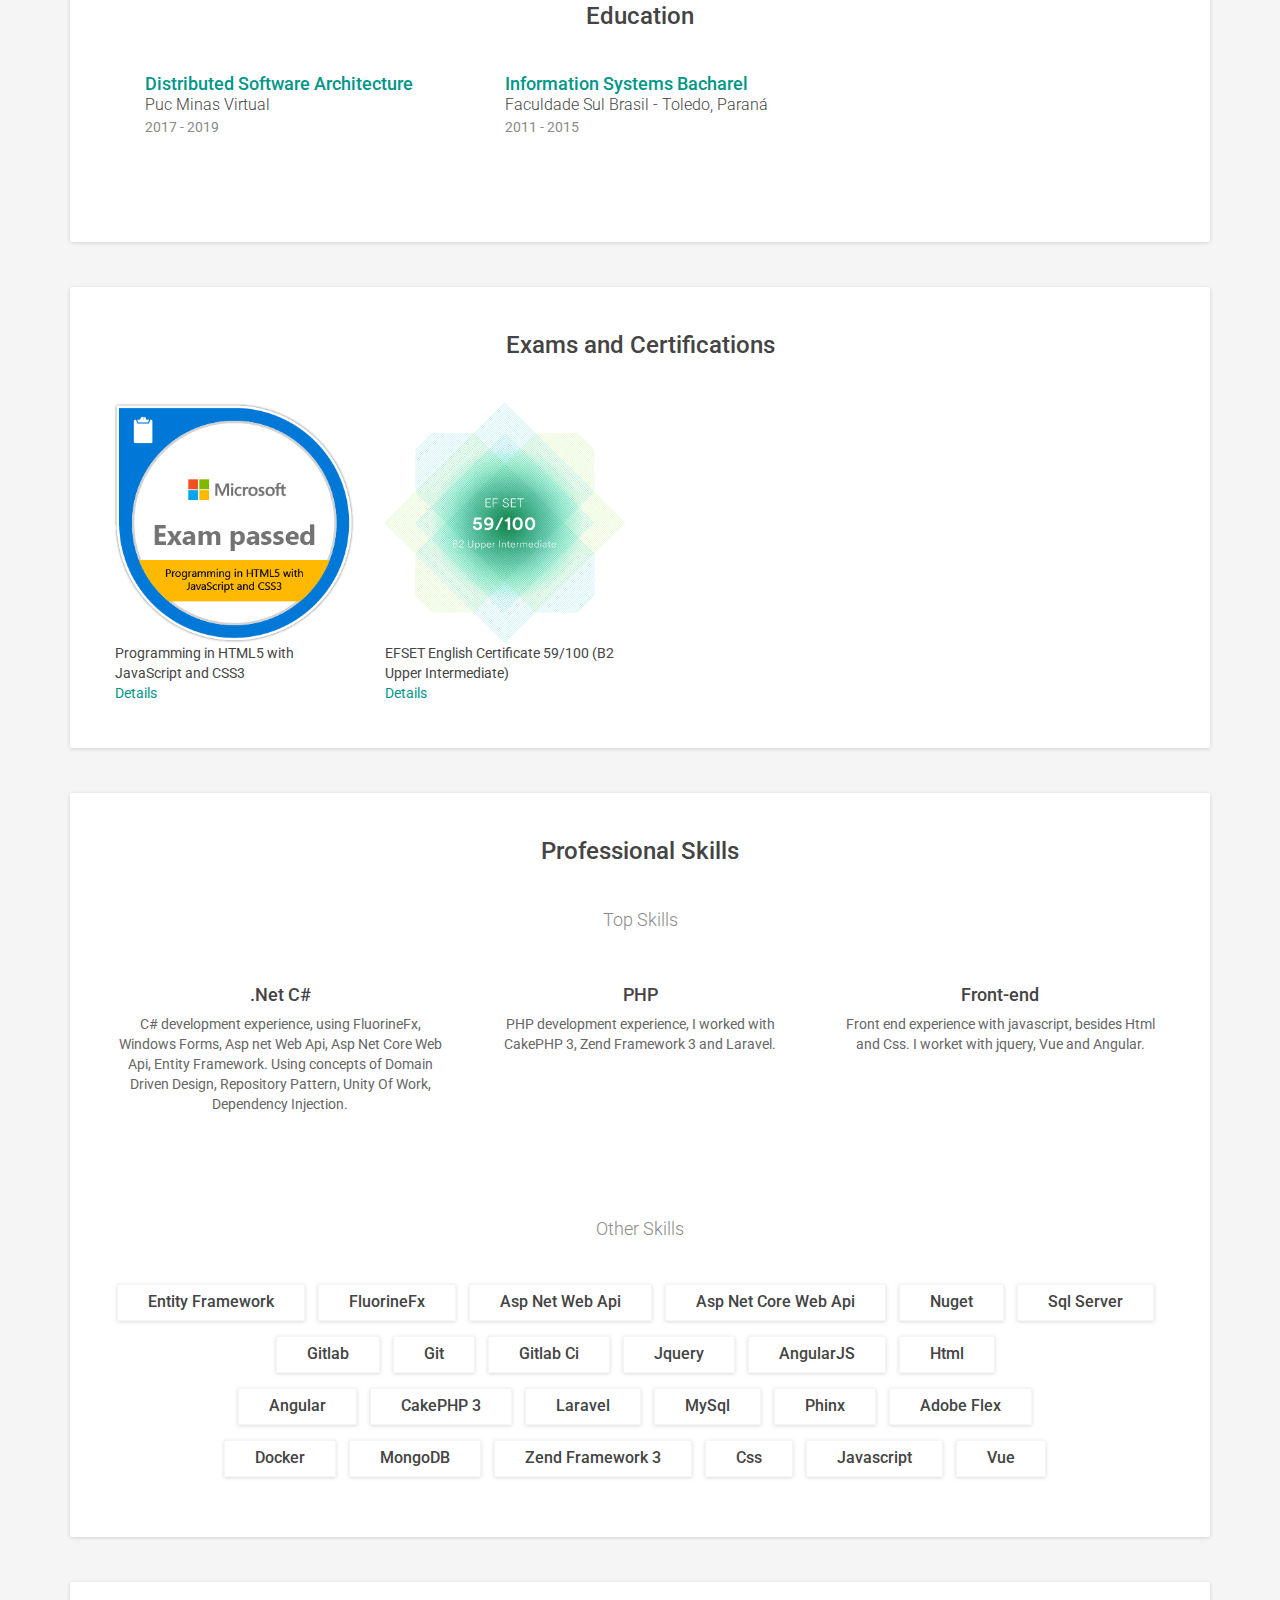
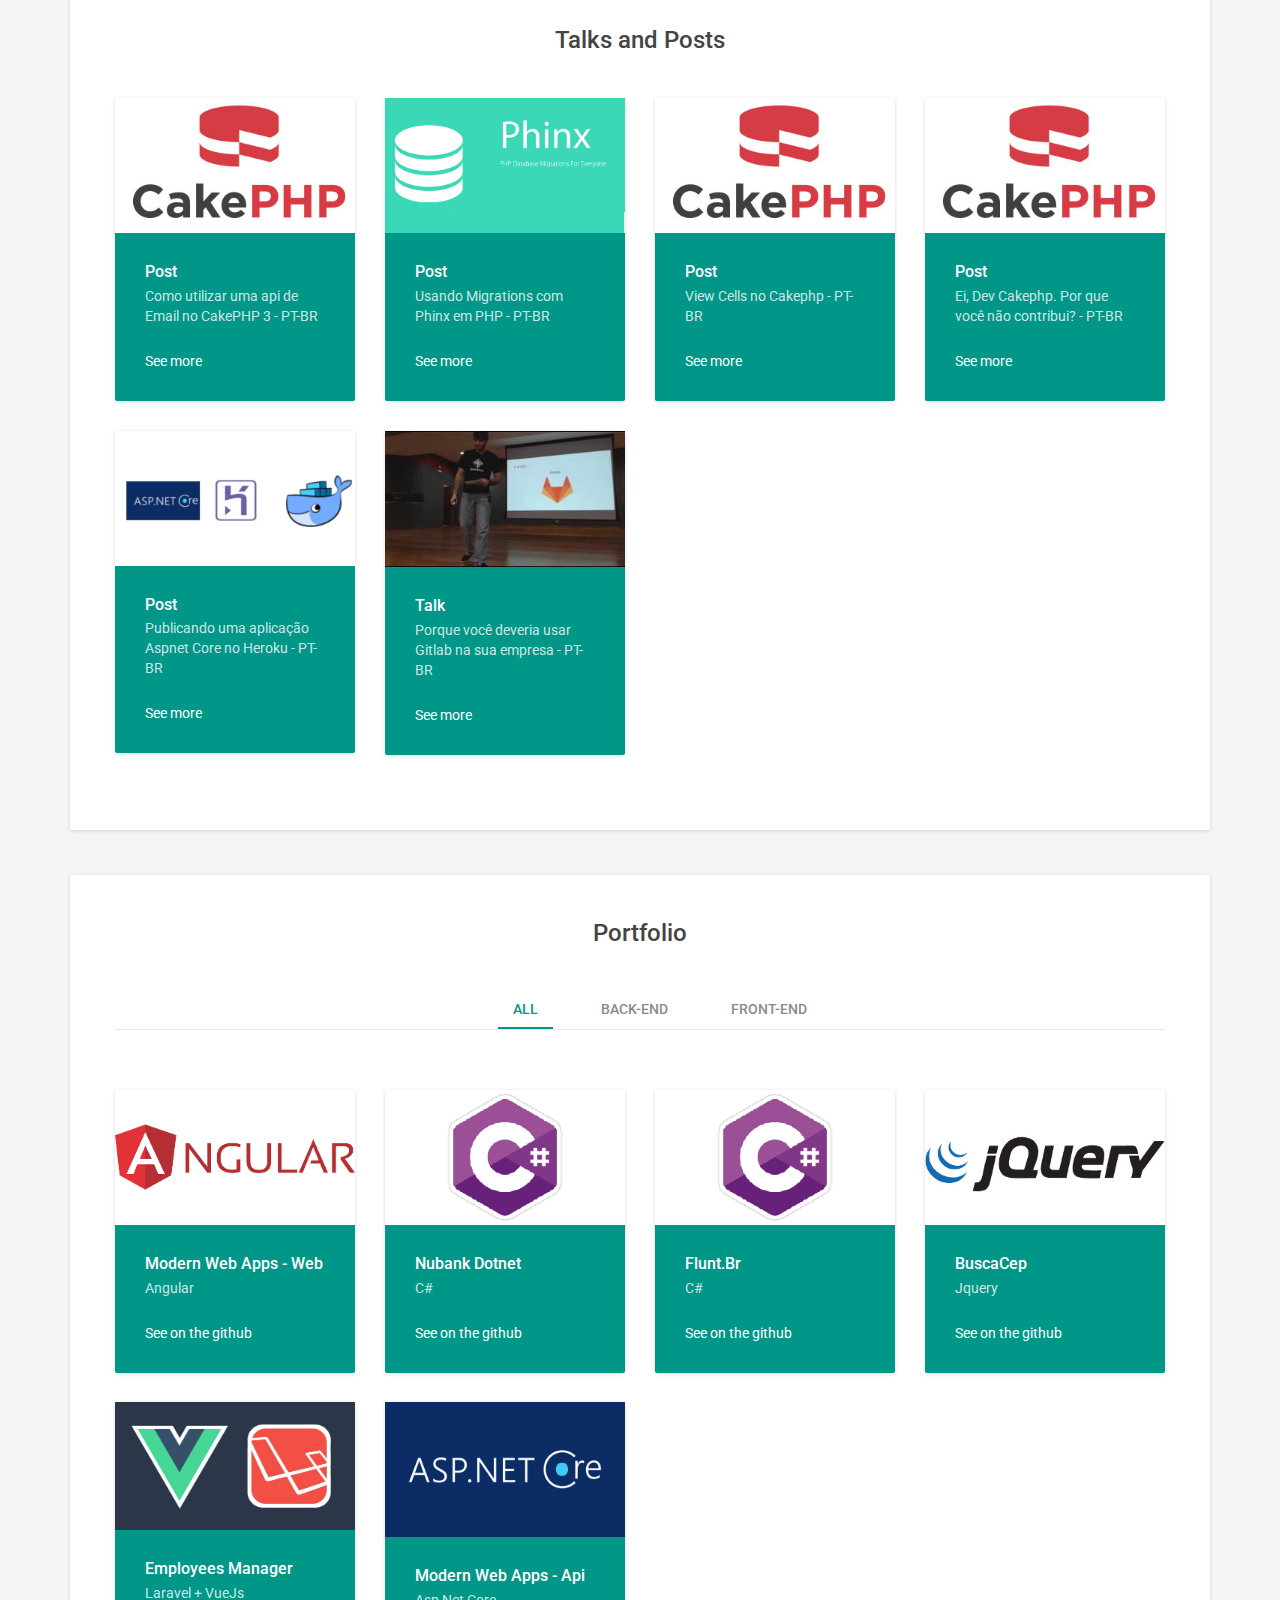
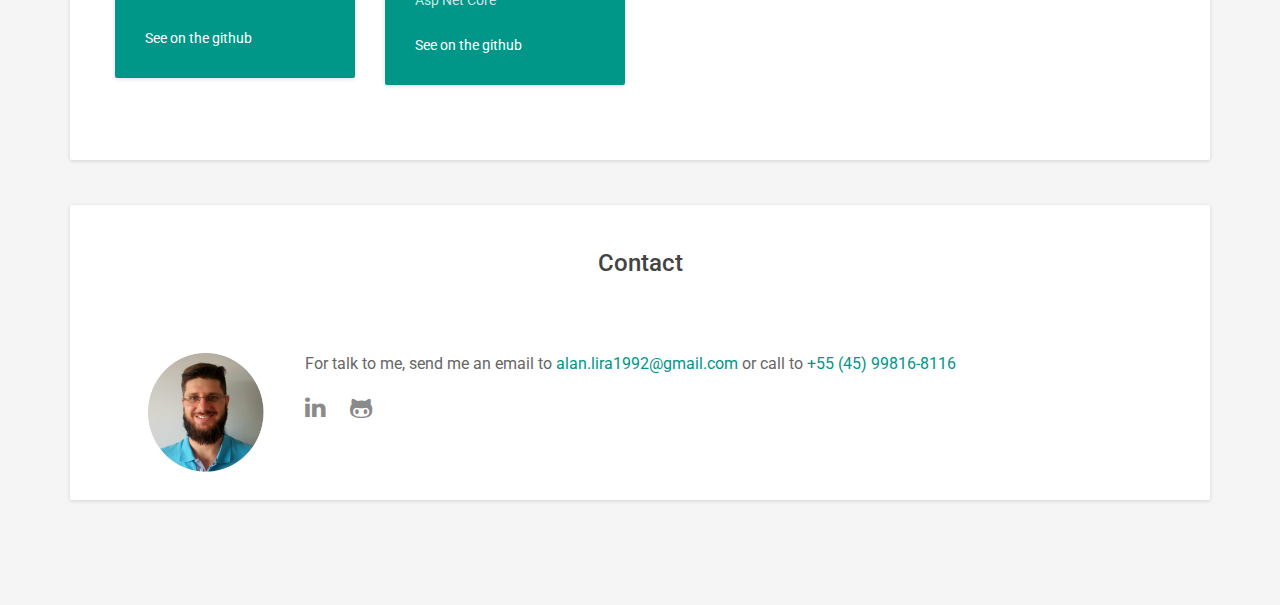
==== commit e3ca5d52: "fix typo and change portfolio projects" ====
--- a/en-us/index.html
+++ b/en-us/index.html
@@ -475,13 +475,15 @@
                             <img class="img-responsive" src="../images/portfolio/csharp.png" alt="" />
                         </figure>
                         <div class="content text-left">
-                            <h3 class="sub-title"><a href="#">Mailer.NET</a></h3>
+                            <h3 class="sub-title"><a href="#">Nubank Dotnet</a></h3>
                             <div class="meta">C#</div>
                             <div class="action no-print"><a href="#">See on the github</a></div>
-                        </div><!--//content-->    
-                        <a class="link-mask" target="_blank" href="https://github.com/Inside-Sistemas/mailer.net"></a>              
-                    </div><!--//item-inner-->
-                </div><!--//item-->
+                        </div>
+                        <!--//content-->
+                        <a class="link-mask" target="_blank" href="https://github.com/lira92/nubank-dotnet"></a>
+                    </div>
+                    <!--//item-inner-->
+                </div>
 		    	<div class="item backend col-md-3 col-xs-6 col-print-3">
 					<div class="item-inner">
 						<figure class="figure">
@@ -511,14 +513,14 @@
                 <div class="item backend col-md-3 col-xs-6 col-print-3">
                     <div class="item-inner">
                         <figure class="figure">
-                            <img class="img-responsive" src="../images/portfolio/cakephp.png" alt="" />
-                        </figure>
-                        <div class="content text-left">
-                            <h3 class="sub-title"><a href="#">OndeEstudar.com</a></h3>
-                            <div class="meta">CakePHP</div>
-                            <div class="action no-print"><a href="#">See</a></div>
-                        </div><!--//content-->    
-                        <a class="link-mask" target="_blank" href="http://ondeestudar.com/"></a>              
+                            <img class="img-responsive" src="../images/portfolio/laravel-vuejs.jpg" alt="" />
+                        </figure>
+                        <div class="content text-left">
+                            <h3 class="sub-title"><a href="#">Employees Manager</a></h3>
+                            <div class="meta">Laravel + VueJs</div>
+                            <div class="action no-print"><a href="#">See on the github</a></div>
+                        </div><!--//content-->    
+                        <a class="link-mask" target="_blank" href="https://github.com/lira92/employees-manager"></a>              
                     </div><!--//item-inner-->
                 </div><!--//item-->
                 <div class="item backend col-md-3 col-xs-6 col-print-3">
